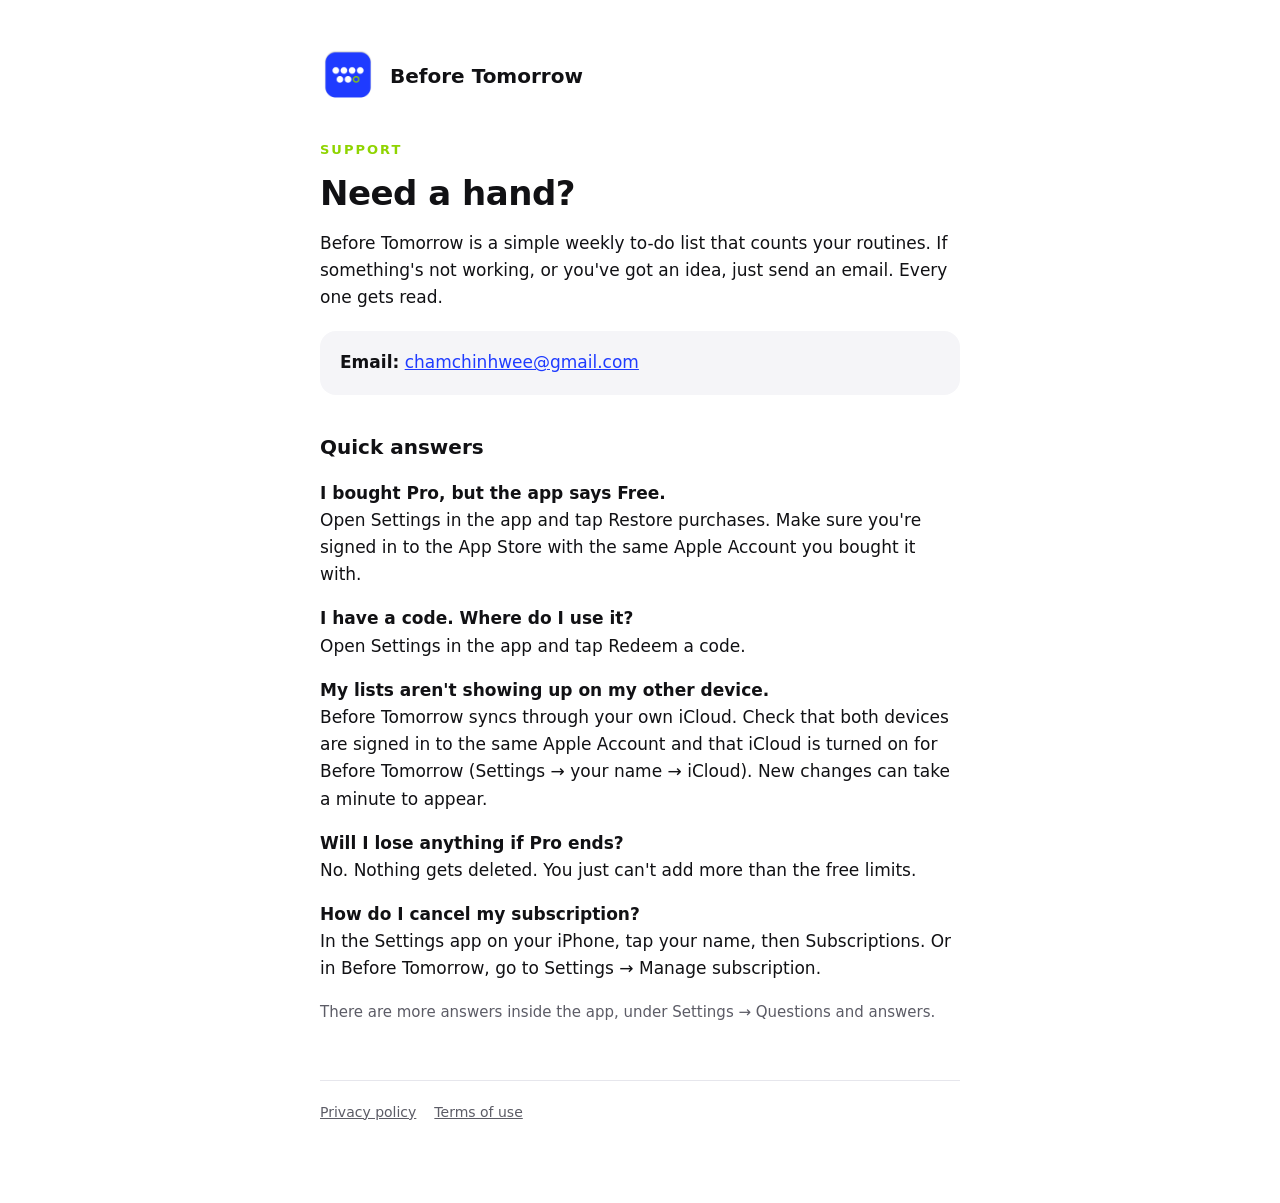
==== index.html @ fe4c4c01 "Support and privacy pages for Before Tomorrow Co-Authored-By: Claude Opus 5.5 <noreply@anthropic.com" ====
<!doctype html>
<html lang="en">
<head>
<meta charset="utf-8">
<meta name="viewport" content="width=device-width, initial-scale=1">
<title>Before Tomorrow · Support</title>
<meta name="description" content="Help and contact for Before Tomorrow, a simple weekly to-do list that counts your routines.">
<link rel="icon" href="icon.png">
<link rel="stylesheet" href="style.css">
</head>
<body>
<main>
  <header><img src="icon.png" alt=""><a href="./">Before Tomorrow</a></header>

  <p class="label">Support</p>
  <h1>Need a hand?</h1>
  <p>Before Tomorrow is a simple weekly to-do list that counts your routines. If something's not working, or you've got an idea, just send an email. Every one gets read.</p>
  <div class="card">
    <strong>Email:</strong> <a href="mailto:chamchinhwee@gmail.com?subject=Before%20Tomorrow">chamchinhwee@gmail.com</a>
  </div>

  <h2>Quick answers</h2>
  <p><strong>I bought Pro, but the app says Free.</strong><br>
  Open Settings in the app and tap Restore purchases. Make sure you're signed in to the App Store with the same Apple Account you bought it with.</p>

  <p><strong>I have a code. Where do I use it?</strong><br>
  Open Settings in the app and tap Redeem a code.</p>

  <p><strong>My lists aren't showing up on my other device.</strong><br>
  Before Tomorrow syncs through your own iCloud. Check that both devices are signed in to the same Apple Account and that iCloud is turned on for Before Tomorrow (Settings → your name → iCloud). New changes can take a minute to appear.</p>

  <p><strong>Will I lose anything if Pro ends?</strong><br>
  No. Nothing gets deleted. You just can't add more than the free limits.</p>

  <p><strong>How do I cancel my subscription?</strong><br>
  In the Settings app on your iPhone, tap your name, then Subscriptions. Or in Before Tomorrow, go to Settings → Manage subscription.</p>

  <p class="muted">There are more answers inside the app, under Settings → Questions and answers.</p>

  <footer>
    <a href="privacy.html">Privacy policy</a>
    <a href="https://www.apple.com/legal/internet-services/itunes/dev/stdeula/">Terms of use</a>
  </footer>
</main>
</body>
</html>
---- style.css ----
:root { --bg: #ffffff; --text: #111114; --muted: #5c5c66; --line: #e6e6ec; --brand: #1F3BFF; --lime: #8FD400; --card: #f5f5f8; }
@media (prefers-color-scheme: dark) { :root { --bg: #111114; --text: #f2f2f5; --muted: #a0a0aa; --line: #2a2a30; --brand: #7d8dff; --card: #1c1c20; } }
* { box-sizing: border-box; }
body { margin: 0; background: var(--bg); color: var(--text); font: 17px/1.6 -apple-system, BlinkMacSystemFont, "SF Pro Text", system-ui, sans-serif; }
main { max-width: 680px; margin: 0 auto; padding: 48px 20px 80px; }
header { display: flex; align-items: center; gap: 14px; margin-bottom: 36px; }
header img { width: 56px; height: 56px; border-radius: 13px; }
header a { color: var(--text); text-decoration: none; font-weight: 700; font-size: 20px; }
h1 { font-size: 34px; line-height: 1.15; margin: 0 0 8px; letter-spacing: -0.5px; }
h2 { font-size: 20px; margin: 36px 0 8px; }
p, li { color: var(--text); }
.muted { color: var(--muted); font-size: 15px; }
a { color: var(--brand); }
.card { background: var(--card); border-radius: 16px; padding: 18px 20px; margin: 20px 0; }
.label { color: var(--lime); font-weight: 700; letter-spacing: 2px; font-size: 13px; text-transform: uppercase; }
footer { margin-top: 56px; padding-top: 20px; border-top: 1px solid var(--line); font-size: 14px; color: var(--muted); display: flex; gap: 18px; flex-wrap: wrap; }
footer a { color: var(--muted); }
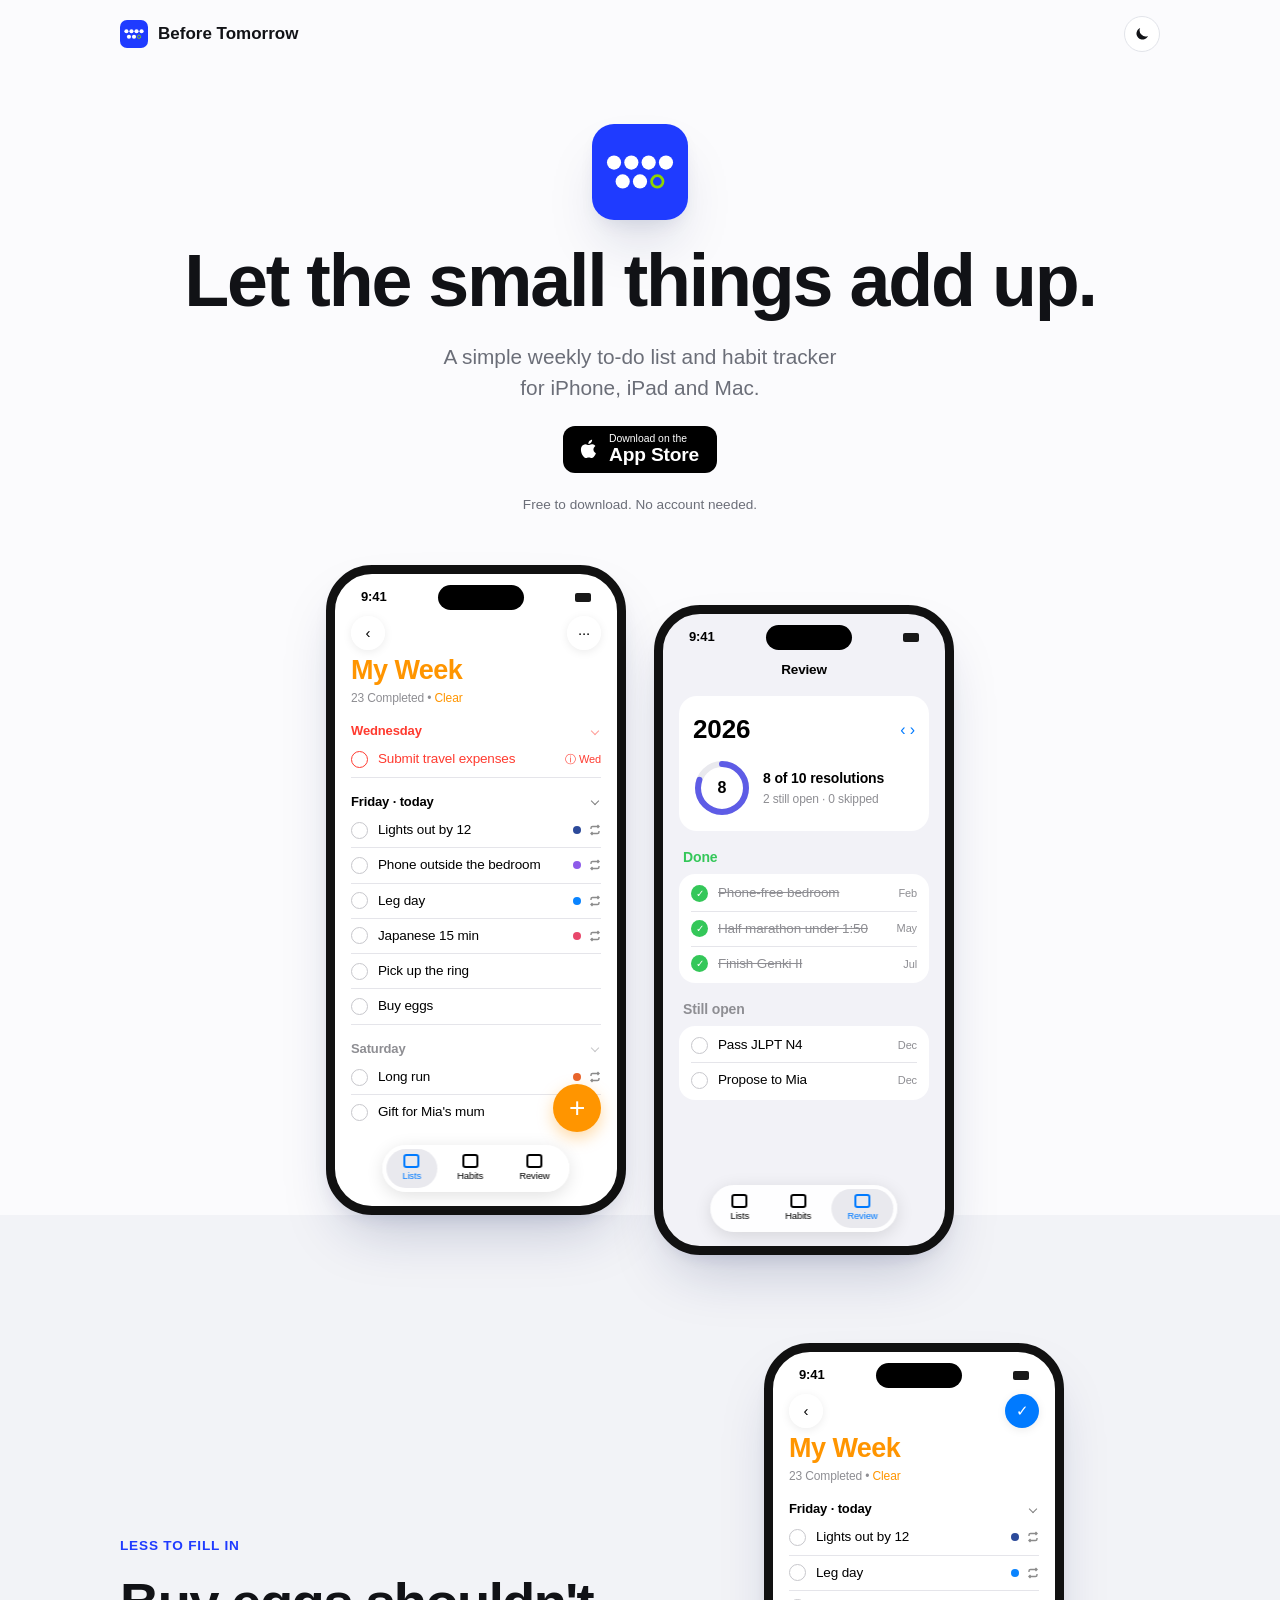
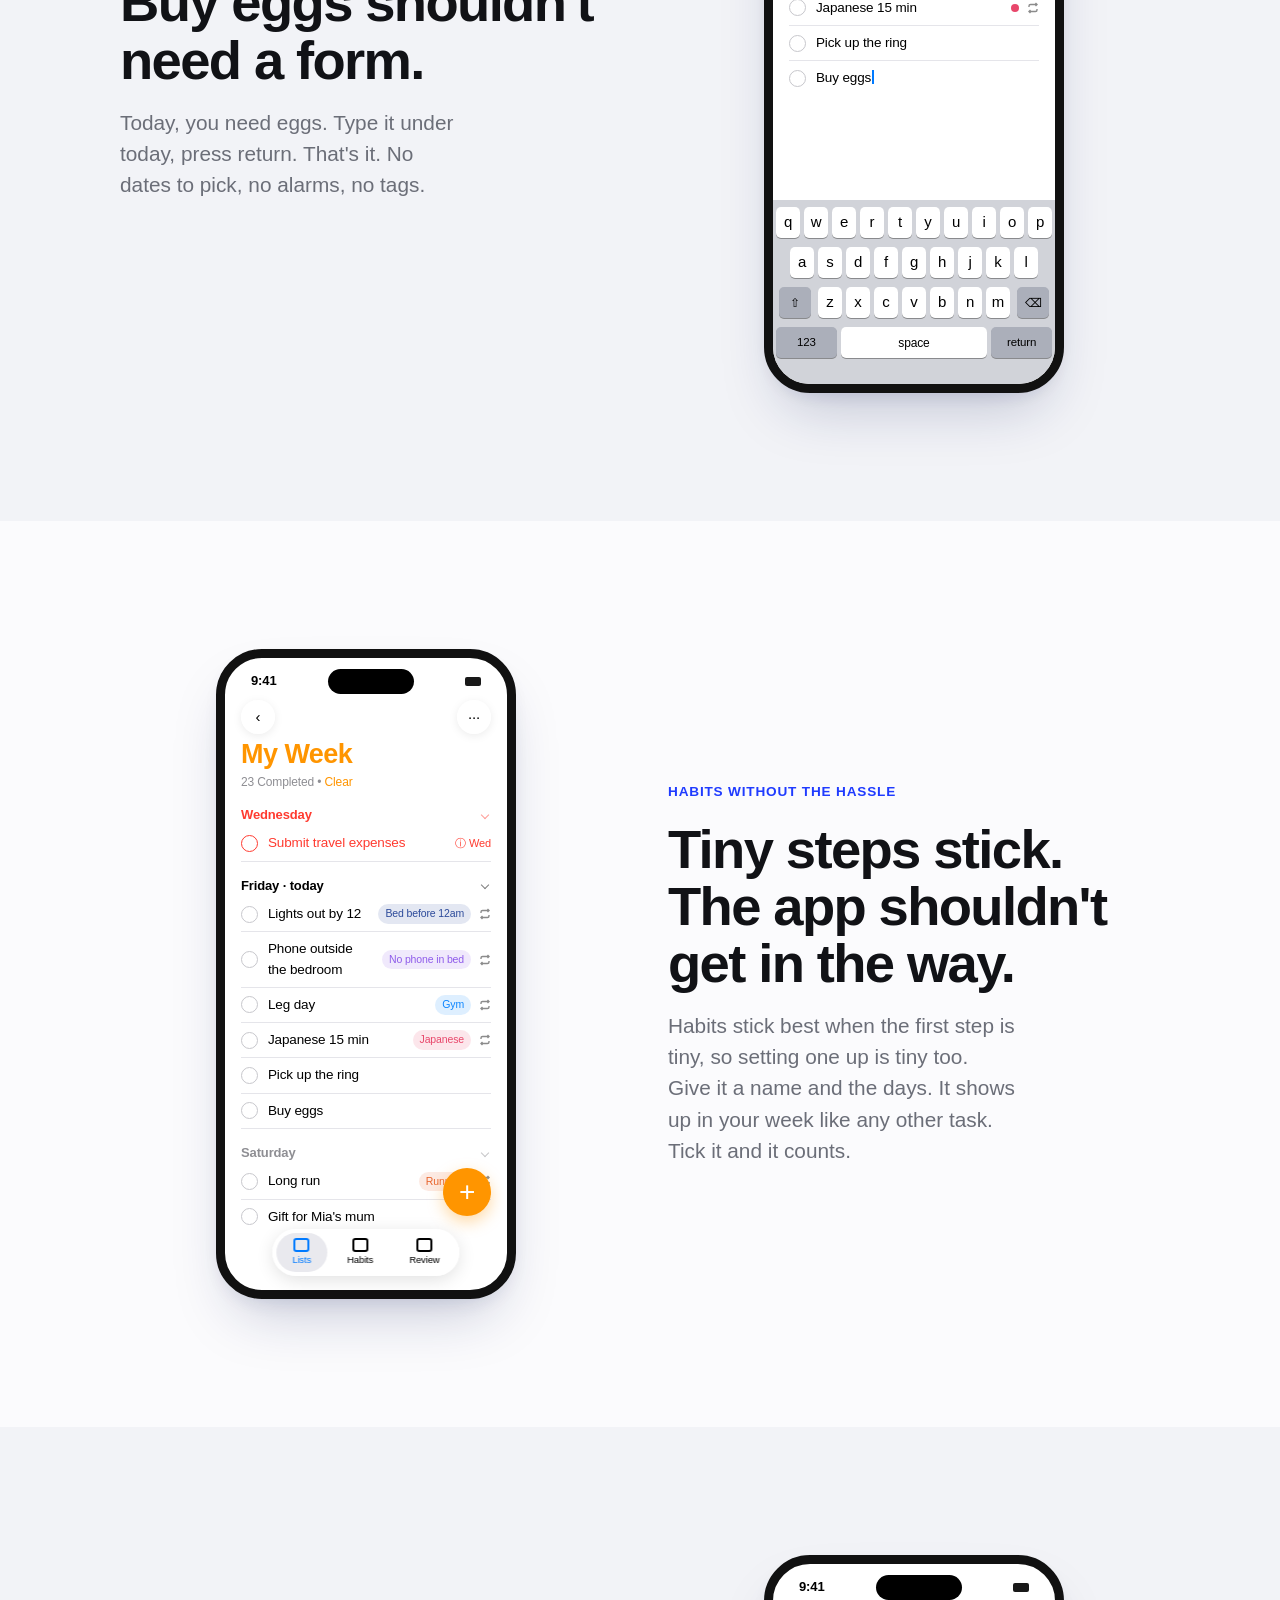
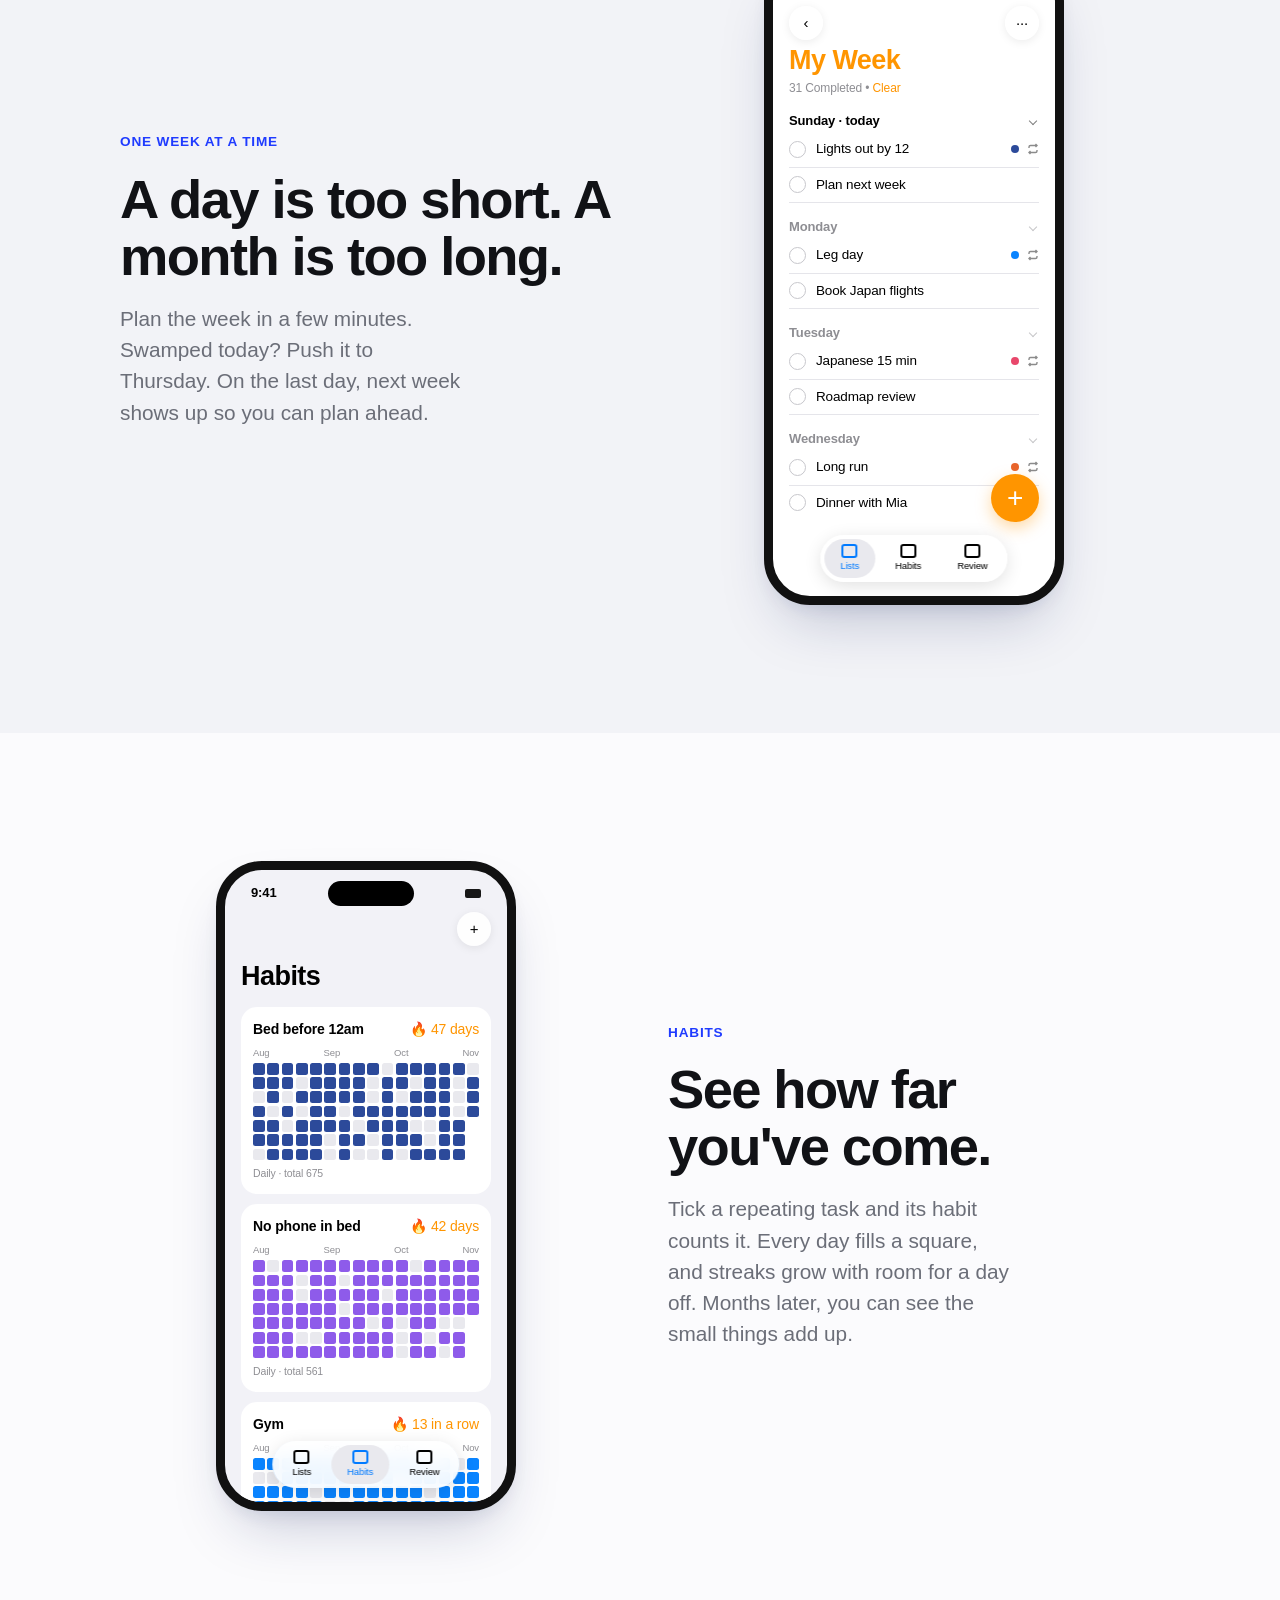
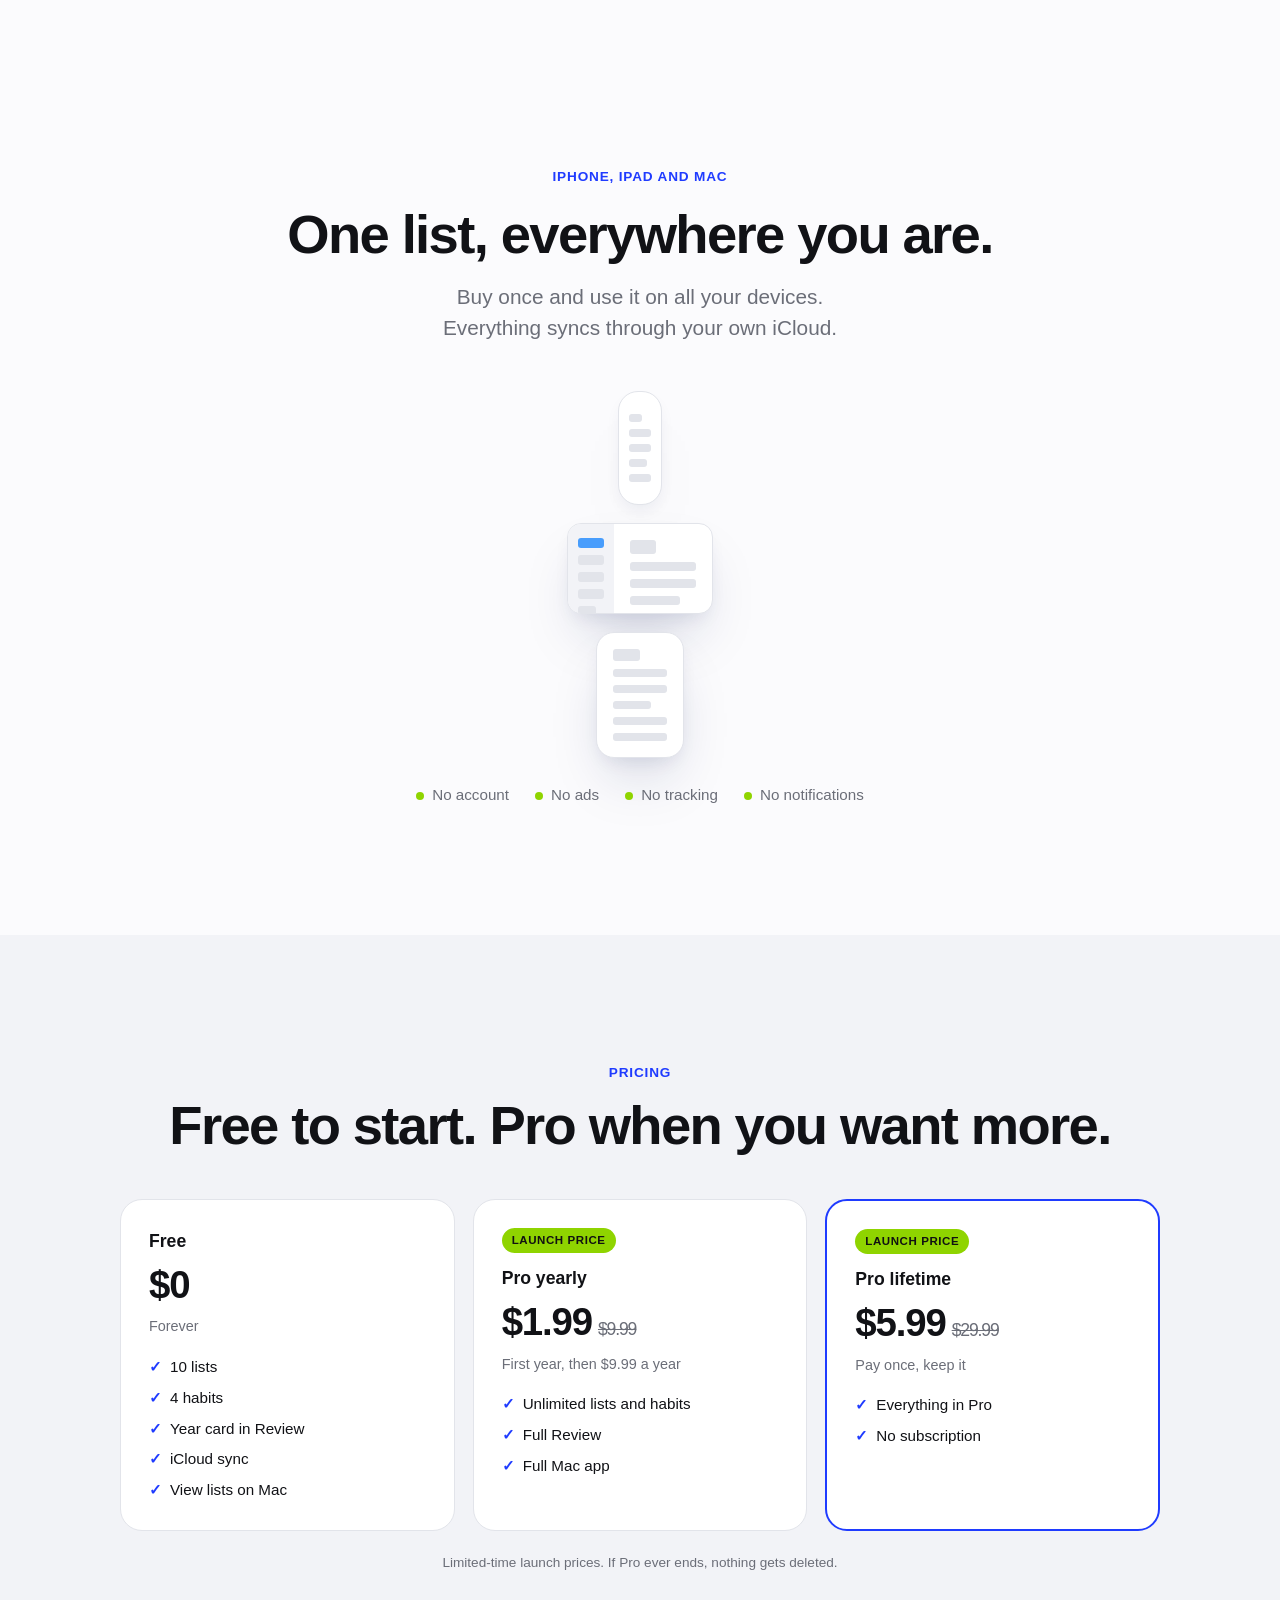
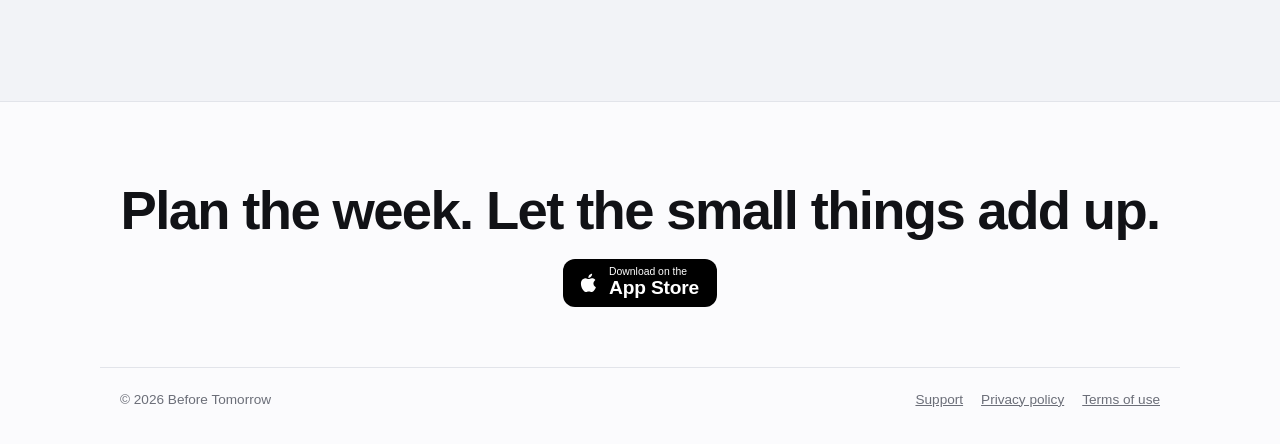
==== commit d0eea749: "Landing page on beforetomorrow.app; support moves to /support Co-Authored-By: Claude Opus 5.5 <norep" ====
--- a/index.html
+++ b/index.html
@@ -2,45 +2,358 @@
 <html lang="en">
 <head>
 <meta charset="utf-8">
-<meta name="viewport" content="width=device-width, initial-scale=1">
-<title>Before Tomorrow · Support</title>
-<meta name="description" content="Help and contact for Before Tomorrow, a simple weekly to-do list that counts your routines.">
+<meta name="viewport" content="width=device-width, initial-scale=1, viewport-fit=cover">
+<title>Before Tomorrow: Weekly To-Do List &amp; Habit Tracker</title>
+<meta name="description" content="A simple weekly to-do list and habit tracker for iPhone, iPad and Mac. Type a task, tick it off, and let the small things add up.">
+<meta name="apple-itunes-app" content="app-id=6837536057">
+<meta property="og:title" content="Before Tomorrow">
+<meta property="og:description" content="A simple weekly to-do list and habit tracker. Let the small things add up.">
+<meta property="og:url" content="https://beforetomorrow.app/">
+<meta property="og:image" content="https://beforetomorrow.app/icon.png">
+<meta property="og:type" content="website">
+<link rel="canonical" href="https://beforetomorrow.app/">
 <link rel="icon" href="icon.png">
-<link rel="stylesheet" href="style.css">
+<link rel="apple-touch-icon" href="icon.png">
+<script>try{var t=localStorage.getItem('bt-theme');if(t==='dark'||t==='light')document.documentElement.setAttribute('data-theme',t)}catch(e){}</script>
 </head>
 <body>
-<main>
-  <header><img src="icon.png" alt=""><a href="./">Before Tomorrow</a></header>
-
-  <p class="label">Support</p>
-  <h1>Need a hand?</h1>
-  <p>Before Tomorrow is a simple weekly to-do list that counts your routines. If something's not working, or you've got an idea, just send an email. Every one gets read.</p>
-  <div class="card">
-    <strong>Email:</strong> <a href="mailto:chamchinhwee@gmail.com?subject=Before%20Tomorrow">chamchinhwee@gmail.com</a>
-  </div>
-
-  <h2>Quick answers</h2>
-  <p><strong>I bought Pro, but the app says Free.</strong><br>
-  Open Settings in the app and tap Restore purchases. Make sure you're signed in to the App Store with the same Apple Account you bought it with.</p>
-
-  <p><strong>I have a code. Where do I use it?</strong><br>
-  Open Settings in the app and tap Redeem a code.</p>
-
-  <p><strong>My lists aren't showing up on my other device.</strong><br>
-  Before Tomorrow syncs through your own iCloud. Check that both devices are signed in to the same Apple Account and that iCloud is turned on for Before Tomorrow (Settings → your name → iCloud). New changes can take a minute to appear.</p>
-
-  <p><strong>Will I lose anything if Pro ends?</strong><br>
-  No. Nothing gets deleted. You just can't add more than the free limits.</p>
-
-  <p><strong>How do I cancel my subscription?</strong><br>
-  In the Settings app on your iPhone, tap your name, then Subscriptions. Or in Before Tomorrow, go to Settings → Manage subscription.</p>
-
-  <p class="muted">There are more answers inside the app, under Settings → Questions and answers.</p>
-
-  <footer>
-    <a href="privacy.html">Privacy policy</a>
-    <a href="https://www.apple.com/legal/internet-services/itunes/dev/stdeula/">Terms of use</a>
-  </footer>
-</main>
+<style>
+*,*::before,*::after{box-sizing:border-box}
+body{margin:0}
+img{max-width:100%}
+/* Layout: Streaks-style centred hero, then Flighty-style alternating text/screen bands, one idea each. */
+:root{
+  --bg:#FBFBFD; --band:#F2F3F7; --fg:#111216; --muted:#6B6E78; --line:#E2E4EA;
+  --cobalt:#1F3BFF; --lime:#8FD400; --ios-blue:#007AFF; --red:#FF3B30;
+  --screen:#FFFFFF; --screen-fg:#111216; --screen-muted:#8A8D96; --shadow:0 30px 60px -20px rgba(20,30,90,.25),0 8px 20px -8px rgba(20,30,90,.12);
+  --card:#FFFFFF; --badge-bg:#000; --badge-fg:#fff;
+  --sans:-apple-system,BlinkMacSystemFont,"SF Pro Display","Inter","Helvetica Neue",Arial,sans-serif;
+}
+@media (prefers-color-scheme:dark){:root:not([data-theme="light"]){
+  --bg:#0B0C10; --band:#15161C; --fg:#F4F5F8; --muted:#9A9DA8; --line:#2A2C35;
+  --cobalt:#5C73FF; --screen:#1C1C1E; --screen-fg:#F4F5F8; --screen-muted:#8E8E93;
+  --shadow:0 30px 60px -20px rgba(0,0,0,.7); --card:#15161C; --badge-bg:#fff; --badge-fg:#000; color-scheme:dark}}
+:root[data-theme="dark"]{
+  --bg:#0B0C10; --band:#15161C; --fg:#F4F5F8; --muted:#9A9DA8; --line:#2A2C35;
+  --cobalt:#5C73FF; --screen:#1C1C1E; --screen-fg:#F4F5F8; --screen-muted:#8E8E93;
+  --shadow:0 30px 60px -20px rgba(0,0,0,.7); --card:#15161C; --badge-bg:#fff; --badge-fg:#000; color-scheme:dark}
+
+body{background:var(--bg);color:var(--fg);font-family:var(--sans);font-size:17px;line-height:1.5;-webkit-font-smoothing:antialiased}
+.wrap{max-width:1080px;margin:0 auto;padding-left:max(20px,env(safe-area-inset-left,0px));padding-right:max(20px,env(safe-area-inset-right,0px))}
+h1,h2{font-weight:700;letter-spacing:-.03em;line-height:1.05;text-wrap:balance;margin:0}
+h1{font-size:clamp(2.6rem,7vw,4.6rem)}
+h2{font-size:clamp(2rem,5vw,3.4rem)}
+p{margin:0}
+.eyebrow{font-size:.85rem;font-weight:600;letter-spacing:.06em;text-transform:uppercase;color:var(--cobalt)}
+.lead{font-size:clamp(1.1rem,2vw,1.3rem);color:var(--muted);max-width:30ch;text-wrap:pretty}
+.note{background:var(--cobalt);color:#fff;text-align:center;font-size:.8rem;padding-block:6px}
+
+/* Nav */
+nav .wrap{display:flex;align-items:center;justify-content:space-between;padding-block:16px}
+.brand{display:flex;align-items:center;gap:10px;font-weight:600}
+.brand svg{width:28px;height:28px;border-radius:7px}
+nav a{color:var(--muted);text-decoration:none;font-size:.9rem}
+nav .links{display:flex;gap:22px}
+.navend{display:flex;align-items:center;gap:22px}
+.theme{width:36px;height:36px;border-radius:50%;border:1px solid var(--line);background:var(--card);color:var(--fg);display:grid;place-items:center;cursor:pointer;padding:0}
+.theme:hover{border-color:var(--muted)}
+.theme:focus-visible{outline:3px solid var(--cobalt);outline-offset:3px}
+.theme svg{width:18px;height:18px;grid-area:1/1}
+.theme .moon{fill:currentColor}
+.theme .sun{fill:none;stroke:currentColor;stroke-width:1.8;stroke-linecap:round}
+.theme .sun circle{fill:currentColor;stroke:none}
+.theme .sun{display:none}
+.is-dark .theme .sun{display:block}
+.is-dark .theme .moon{display:none}
+
+/* Hero */
+.hero .wrap{display:flex;flex-direction:column;align-items:center;text-align:center;gap:22px;padding-block:56px 0}
+.hero .icon{width:96px;height:96px;border-radius:22px;box-shadow:var(--shadow)}
+.hero .lead{max-width:34ch}
+.hero .sub{font-size:.85rem;color:var(--muted)}
+.hero-screens{display:flex;justify-content:center;align-items:flex-end;gap:28px;margin-top:28px}
+.hero-screens .phone:nth-child(2){transform:translateY(40px)}
+
+/* App Store badge (placeholder: swap for Apple's official badge) */
+.badge{display:inline-flex;align-items:center;gap:8px;background:var(--badge-bg);color:var(--badge-fg);border-radius:12px;padding:8px 18px 8px 14px;text-decoration:none;line-height:1.05;text-align:left}
+.badge svg{width:24px;height:24px;fill:currentColor}
+.badge small{display:block;font-size:.65rem}
+.badge b{font-size:1.2rem;font-weight:600;letter-spacing:-.01em}
+.badge:focus-visible,a:focus-visible,summary:focus-visible{outline:3px solid var(--cobalt);outline-offset:3px}
+
+/* Feature bands */
+.feature{padding-block:clamp(72px,10vw,130px)}
+.feature.alt{background:var(--band)}
+.feature .wrap{display:grid;grid-template-columns:1fr 1fr;gap:56px;align-items:center}
+.feature.flip .text{order:2}
+.feature .text{display:flex;flex-direction:column;gap:18px;min-width:0}
+.feature .shot{display:flex;justify-content:center}
+
+/* App screens: drawn to match the real iOS app (system list look, floating tab bar) */
+:root{--a-bg:#FFFFFF;--a-grouped:#F2F2F7;--a-card:#FFFFFF;--a-fg:#000;--a-muted:#8E8E93;--a-line:#E5E5EA;--a-ring:#C7C7CC;--a-empty:#E9E9EE;--a-chrome:rgba(255,255,255,.9);--a-kbd:#D1D3D9;--a-key:#FFFFFF;--a-fnkey:#ABAFBA;--a-keysh:#898A8D}
+@media (prefers-color-scheme:dark){:root:not([data-theme="light"]){--a-bg:#000;--a-grouped:#000;--a-card:#1C1C1E;--a-fg:#fff;--a-muted:#8E8E93;--a-line:#2C2C2E;--a-ring:#48484A;--a-empty:#2C2C2E;--a-chrome:rgba(44,44,46,.9);--a-kbd:#2B2B2D;--a-key:#6B6B6E;--a-fnkey:#464648;--a-keysh:#000}}
+:root[data-theme="dark"]{--a-bg:#000;--a-grouped:#000;--a-card:#1C1C1E;--a-fg:#fff;--a-muted:#8E8E93;--a-line:#2C2C2E;--a-ring:#48484A;--a-empty:#2C2C2E;--a-chrome:rgba(44,44,46,.9);--a-kbd:#2B2B2D;--a-key:#6B6B6E;--a-fnkey:#464648;--a-keysh:#000}
+.phone{width:300px;max-width:100%;aspect-ratio:9/19.5;background:var(--a-bg);color:var(--a-fg);border-radius:46px;border:9px solid #111;box-shadow:var(--shadow);position:relative;overflow:hidden;font-size:13.5px;text-align:left;letter-spacing:-.01em}
+.phone.grouped{background:var(--a-grouped)}
+.sb{display:flex;justify-content:space-between;align-items:center;padding:12px 26px 0;font-weight:600;font-size:13px;height:34px}
+.sb .island{width:86px;height:25px;background:#000;border-radius:14px}
+.sb .ic{display:flex;gap:4px;align-items:center}
+.sb .ic b{width:16px;height:9px;border-radius:2px;background:var(--a-fg);opacity:.9}
+.body{padding:0 16px}
+.navrow{display:flex;justify-content:space-between;margin:8px 0 6px}
+.circ{width:34px;height:34px;border-radius:50%;background:var(--a-chrome);box-shadow:0 2px 10px rgba(0,0,0,.08);display:grid;place-items:center;font-size:15px;color:var(--a-fg)}
+.circ.tick{background:var(--ios-blue);color:#fff}
+.lt{font-size:27px;font-weight:700;letter-spacing:-.02em;line-height:1.1}
+.lt.orange{color:#FF9500}
+.meta{color:var(--a-muted);font-size:12px;margin:3px 0 4px}
+.meta span{color:#FF9500}
+.day{display:flex;justify-content:space-between;align-items:center;font-weight:600;font-size:13px;margin:14px 0 2px}
+.day.past{color:var(--red)}
+.day.later{color:var(--a-muted)}
+.day::after{content:"";width:6px;height:6px;border-right:1.5px solid currentColor;border-bottom:1.5px solid currentColor;transform:rotate(45deg);opacity:.5;margin-right:3px}
+.row{display:flex;align-items:center;gap:10px;padding:7px 0;border-bottom:1px solid var(--a-line);min-height:20px}
+.row:last-child{border-bottom:0}
+.row .c{width:17px;height:17px;border-radius:50%;border:1.5px solid var(--a-ring);flex:none}
+.row.past{color:var(--red)}.row.past .c{border-color:var(--red)}
+.row .end{margin-left:auto;display:flex;align-items:center;gap:8px;flex:none;font-size:11px}
+.row .dot{width:8px;height:8px;border-radius:50%}
+.row .rep{width:12px;height:12px;opacity:.45}
+.tag{font-size:10.5px;padding:2px 7px;border-radius:999px}
+.row.typing .t::after{content:"";display:inline-block;width:1.5px;height:14px;background:var(--ios-blue);vertical-align:-2px;margin-left:1px;animation:blink 1s steps(1) infinite}
+@keyframes blink{50%{opacity:0}}
+.fab{position:absolute;right:16px;bottom:74px;width:48px;height:48px;border-radius:50%;background:#FF9500;color:#fff;display:grid;place-items:center;font-size:28px;font-weight:300;box-shadow:0 6px 16px rgba(255,149,0,.35)}
+.tabbar{position:absolute;left:50%;bottom:14px;transform:translateX(-50%);display:flex;gap:4px;background:var(--a-chrome);backdrop-filter:blur(10px);border-radius:999px;padding:4px;box-shadow:0 4px 18px rgba(0,0,0,.12)}
+.tabbar span{display:flex;flex-direction:column;align-items:center;gap:1px;font-size:9.5px;padding:5px 16px;border-radius:999px;color:var(--a-fg)}
+.tabbar span.on{background:var(--a-empty);color:var(--ios-blue)}
+.tabbar i{width:16px;height:14px;border-radius:3px;border:2px solid currentColor}
+.kbd{position:absolute;left:0;right:0;bottom:0;background:var(--a-kbd);padding:7px 3px 26px;display:flex;flex-direction:column;gap:9px}
+.kr{display:flex;justify-content:center;gap:4px}
+.kr span{flex:0 0 calc((100% - 36px)/10);height:31px;border-radius:5px;background:var(--a-key);box-shadow:0 1px 0 var(--a-keysh);display:grid;place-items:center;font-size:15px;color:var(--a-fg)}
+.kr span.fn{background:var(--a-fnkey);font-size:12px}
+.kr span.w{flex-basis:calc((100% - 36px)/10*1.35);margin-inline:auto}
+.kr span.w2{flex-basis:22%;font-size:11.5px}
+.kr span.sp{flex:1;font-size:12px}
+.big{font-size:27px;font-weight:700;letter-spacing:-.02em;margin:10px 0 10px}
+.hcard{background:var(--a-card);border-radius:16px;padding:12px;margin-bottom:10px}
+.hcard .h{display:flex;justify-content:space-between;font-weight:600;font-size:14px}
+.hcard .h i{font-style:normal;font-weight:400;color:#FF9500}
+.months{display:flex;justify-content:space-between;color:var(--a-muted);font-size:9.5px;margin:6px 0 3px}
+.grid{display:grid;grid-template-columns:repeat(16,1fr);grid-template-rows:repeat(7,1fr);grid-auto-flow:column;gap:2.5px}
+.grid b{aspect-ratio:1;border-radius:2.5px;background:var(--a-empty)}
+.hcard .foot{color:var(--a-muted);font-size:10.5px;margin-top:6px}
+.rtitle{text-align:center;font-weight:600;margin:12px 0 16px}
+.ycard{background:var(--a-card);border-radius:18px;padding:14px}
+.ycard .yr{display:flex;justify-content:space-between;align-items:center;font-size:26px;font-weight:700}
+.ycard .yr span{color:var(--ios-blue);font-size:16px;font-weight:400}
+.ycard .sum{display:flex;align-items:center;gap:12px;margin-top:10px}
+.ycard .sum b{display:block;font-size:14px}
+.ycard .sum small{color:var(--a-muted);font-size:12px}
+.sec{font-weight:600;font-size:14px;margin:16px 4px 6px}
+.sec.green{color:#34C759}.sec.grey{color:var(--a-muted)}
+.lcard{background:var(--a-card);border-radius:16px;padding:2px 12px}
+.lcard .row .gc{width:17px;height:17px;border-radius:50%;background:#34C759;color:#fff;font-size:10px;display:grid;place-items:center;flex:none}
+.lcard .row.done .t{text-decoration:line-through;color:var(--a-muted)}
+.lcard .row .end{color:var(--a-muted)}
+
+/* Devices */
+.devices{padding-block:clamp(72px,10vw,130px);text-align:center}
+.devices .wrap{display:flex;flex-direction:column;align-items:center;gap:18px}
+.devices .lead{max-width:40ch}
+.trio{display:flex;align-items:flex-end;justify-content:center;gap:18px;margin-top:30px;flex-wrap:wrap}
+.mac{width:min(460px,100%);aspect-ratio:16/10;background:var(--screen);border-radius:14px;box-shadow:var(--shadow);border:1px solid var(--line);display:grid;grid-template-columns:32% 1fr;overflow:hidden}
+.mac .side{background:var(--band);padding:14px 10px;display:flex;flex-direction:column;gap:7px}
+.mac .side b{height:10px;border-radius:3px;background:var(--line)}
+.mac .side b.on{background:var(--ios-blue);opacity:.7}
+.mac .main{padding:16px;display:flex;flex-direction:column;gap:8px}
+.mac .main b{height:9px;border-radius:3px;background:var(--line)}
+.ipad{width:min(230px,60%);aspect-ratio:3/4;background:var(--screen);border-radius:18px;box-shadow:var(--shadow);border:1px solid var(--line);padding:16px;display:flex;flex-direction:column;gap:8px}
+.ipad b,.mini b{height:8px;border-radius:3px;background:var(--line)}
+.mini{width:min(110px,30%);aspect-ratio:9/19;background:var(--screen);border-radius:20px;box-shadow:var(--shadow);border:1px solid var(--line);padding:22px 10px;display:flex;flex-direction:column;gap:7px}
+.tick-row{display:flex;flex-wrap:wrap;justify-content:center;gap:10px 26px;color:var(--muted);font-size:.95rem;margin-top:8px}
+.tick-row span::before{content:"";display:inline-block;width:8px;height:8px;border-radius:50%;background:var(--lime);margin-right:8px;vertical-align:middle}
+
+/* Pricing */
+.pricing{background:var(--band);padding-block:clamp(72px,10vw,130px)}
+.pricing .head{text-align:center;display:flex;flex-direction:column;align-items:center;gap:14px;margin-bottom:44px}
+.plans{display:grid;grid-template-columns:repeat(3,1fr);gap:18px}
+.plan{background:var(--card);border-radius:22px;padding:28px;display:flex;flex-direction:column;gap:12px;min-width:0;border:1px solid var(--line)}
+.plan.best{border:2px solid var(--cobalt)}
+.plan h3{margin:0;font-size:1.1rem}
+.plan .price{font-size:2.4rem;font-weight:700;letter-spacing:-.03em;line-height:1}
+.plan .price s{font-size:1.1rem;color:var(--muted);font-weight:500;margin-left:6px}
+.plan .per{color:var(--muted);font-size:.9rem}
+.plan ul{list-style:none;padding:0;margin:6px 0 0;display:flex;flex-direction:column;gap:8px;font-size:.95rem}
+.plan li::before{content:"✓";color:var(--cobalt);font-weight:700;margin-right:8px}
+.pill{align-self:flex-start;background:var(--lime);color:#111;font-size:.72rem;font-weight:700;letter-spacing:.05em;text-transform:uppercase;padding:4px 10px;border-radius:999px}
+.fine{text-align:center;color:var(--muted);font-size:.85rem;margin-top:22px}
+
+/* FAQ */
+.faq{padding-block:clamp(72px,10vw,130px)}
+.faq .wrap{max-width:760px}
+.faq h2{margin-bottom:28px}
+details{border-bottom:1px solid var(--line);padding-block:18px}
+summary{cursor:pointer;font-weight:600;font-size:1.1rem;list-style:none;display:flex;justify-content:space-between;gap:16px}
+summary::-webkit-details-marker{display:none}
+summary::after{content:"+";color:var(--muted);font-weight:400;font-size:1.4rem;line-height:1}
+details[open] summary::after{content:"–"}
+details p{color:var(--muted);margin-top:10px;max-width:60ch}
+
+/* Footer */
+footer{border-top:1px solid var(--line)}
+footer .cta{display:flex;flex-direction:column;align-items:center;gap:20px;text-align:center;padding-block:80px 60px}
+footer .bottom{display:flex;justify-content:space-between;flex-wrap:wrap;gap:12px;color:var(--muted);font-size:.85rem;padding-block:22px 34px;border-top:1px solid var(--line)}
+footer .bottom a{color:var(--muted);margin-left:18px}
+
+@media (max-width:820px){
+  .feature .wrap{grid-template-columns:1fr;gap:40px;text-align:left}
+  .feature.flip .text{order:0}
+  .plans{grid-template-columns:1fr}
+  .hero-screens .phone:nth-child(2){display:none}
+  nav .links{display:none}
+}
+@media (prefers-reduced-motion:reduce){.task.typing::after{animation:none}}
+</style>
+
+
+<nav><div class="wrap">
+  <div class="brand">
+    <svg viewBox="0 0 100 100" aria-hidden="true"><rect width="100" height="100" fill="#1F3BFF"/><g fill="#fff" transform="translate(9 9) scale(.82)"><circle cx="17" cy="38" r="9"/><circle cx="39" cy="38" r="9"/><circle cx="61" cy="38" r="9"/><circle cx="83" cy="38" r="9"/><circle cx="28" cy="62" r="9"/><circle cx="50" cy="62" r="9"/></g><circle cx="68.04" cy="59.84" r="5.95" fill="none" stroke="#8FD400" stroke-width="2.87"/></svg>
+    Before Tomorrow
+  </div>
+  <div class="navend">
+    <button class="theme" id="theme-toggle" type="button" aria-label="Switch to dark mode">
+      <svg class="moon" viewBox="0 0 24 24" aria-hidden="true"><path d="M20 14.5A8 8 0 0 1 9.5 4a8 8 0 1 0 10.5 10.5z"/></svg>
+      <svg class="sun" viewBox="0 0 24 24" aria-hidden="true"><circle cx="12" cy="12" r="4.5"/><path d="M12 2v2.5M12 19.5V22M2 12h2.5M19.5 12H22M4.9 4.9l1.8 1.8M17.3 17.3l1.8 1.8M4.9 19.1l1.8-1.8M17.3 6.7l1.8-1.8"/></svg>
+    </button>
+  </div>
+</div></nav>
+
+<header class="hero"><div class="wrap">
+  <svg class="icon" viewBox="0 0 100 100" role="img" aria-label="Before Tomorrow app icon"><rect width="100" height="100" fill="#1F3BFF"/><g fill="#fff" transform="translate(9 9) scale(.82)"><circle cx="17" cy="38" r="9"/><circle cx="39" cy="38" r="9"/><circle cx="61" cy="38" r="9"/><circle cx="83" cy="38" r="9"/><circle cx="28" cy="62" r="9"/><circle cx="50" cy="62" r="9"/></g><circle cx="68.04" cy="59.84" r="5.95" fill="none" stroke="#8FD400" stroke-width="2.87"/></svg>
+  <h1>Let the small things add up.</h1>
+  <p class="lead">A simple weekly to-do list and habit tracker for iPhone, iPad and Mac.</p>
+  <a class="badge" href="https://apps.apple.com/app/id6837536057" aria-label="Download on the App Store">
+    <svg viewBox="0 0 24 24" aria-hidden="true"><path d="M16.4 12.6c0-2.4 2-3.5 2-3.6-1.1-1.6-2.8-1.8-3.4-1.8-1.4-.1-2.8.9-3.5.9-.7 0-1.8-.8-3-.8-1.5 0-3 .9-3.8 2.3-1.6 2.8-.4 7 1.2 9.2.8 1.1 1.7 2.4 2.9 2.3 1.2 0 1.6-.7 3-.7s1.8.7 3 .7c1.3 0 2.1-1.1 2.8-2.3.9-1.3 1.3-2.5 1.3-2.6 0 0-2.5-1-2.5-3.6zM14.1 5.6c.6-.8 1.1-1.8 1-2.9-.9 0-2.1.6-2.7 1.4-.6.7-1.1 1.8-1 2.8 1 .1 2.1-.5 2.7-1.3z"/></svg>
+    <span><small>Download on the</small><b>App Store</b></span>
+  </a>
+  <p class="sub">Free to download. No account needed.</p>
+
+  <div class="hero-screens"><div class="phone" aria-label="Week list"><div class="sb"><span>9:41</span><span class="island"></span><span class="ic"><b></b></span></div><div class="body"><div class="navrow"><span class="circ">‹</span><span class="circ ">···</span></div><div class="lt orange">My Week</div><div class="meta">23 Completed • <span>Clear</span></div><div class="day past">Wednesday</div><div class="row past"><span class="c"></span><span class="t">Submit travel expenses</span><span class="end"><span style="color:var(--red)">ⓘ Wed</span></span></div><div class="day">Friday · today</div><div class="row "><span class="c"></span><span class="t">Lights out by 12</span><span class="end"><span class="dot" style="background:#2C4A9A"></span><svg class="rep" viewBox="0 0 12 12" fill="none" stroke="currentColor" stroke-width="1.4"><path d="M2 5V4a1.5 1.5 0 0 1 1.5-1.5H10M8.5 1 10 2.5 8.5 4M10 7v1a1.5 1.5 0 0 1-1.5 1.5H2M3.5 11 2 9.5 3.5 8"/></svg></span></div><div class="row "><span class="c"></span><span class="t">Phone outside the bedroom</span><span class="end"><span class="dot" style="background:#8E5BEA"></span><svg class="rep" viewBox="0 0 12 12" fill="none" stroke="currentColor" stroke-width="1.4"><path d="M2 5V4a1.5 1.5 0 0 1 1.5-1.5H10M8.5 1 10 2.5 8.5 4M10 7v1a1.5 1.5 0 0 1-1.5 1.5H2M3.5 11 2 9.5 3.5 8"/></svg></span></div><div class="row "><span class="c"></span><span class="t">Leg day</span><span class="end"><span class="dot" style="background:#0A84FF"></span><svg class="rep" viewBox="0 0 12 12" fill="none" stroke="currentColor" stroke-width="1.4"><path d="M2 5V4a1.5 1.5 0 0 1 1.5-1.5H10M8.5 1 10 2.5 8.5 4M10 7v1a1.5 1.5 0 0 1-1.5 1.5H2M3.5 11 2 9.5 3.5 8"/></svg></span></div><div class="row "><span class="c"></span><span class="t">Japanese 15 min</span><span class="end"><span class="dot" style="background:#E8476B"></span><svg class="rep" viewBox="0 0 12 12" fill="none" stroke="currentColor" stroke-width="1.4"><path d="M2 5V4a1.5 1.5 0 0 1 1.5-1.5H10M8.5 1 10 2.5 8.5 4M10 7v1a1.5 1.5 0 0 1-1.5 1.5H2M3.5 11 2 9.5 3.5 8"/></svg></span></div><div class="row "><span class="c"></span><span class="t">Pick up the ring</span><span class="end"></span></div><div class="row "><span class="c"></span><span class="t">Buy eggs</span><span class="end"></span></div><div class="day later">Saturday</div><div class="row "><span class="c"></span><span class="t">Long run</span><span class="end"><span class="dot" style="background:#E8642C"></span><svg class="rep" viewBox="0 0 12 12" fill="none" stroke="currentColor" stroke-width="1.4"><path d="M2 5V4a1.5 1.5 0 0 1 1.5-1.5H10M8.5 1 10 2.5 8.5 4M10 7v1a1.5 1.5 0 0 1-1.5 1.5H2M3.5 11 2 9.5 3.5 8"/></svg></span></div><div class="row "><span class="c"></span><span class="t">Gift for Mia&#39;s mum</span><span class="end"></span></div></div><div class="fab">+</div><div class="tabbar"><span class="on"><i></i>Lists</span><span class=""><i></i>Habits</span><span class=""><i></i>Review</span></div></div><div class="phone grouped" aria-label="Review"><div class="sb"><span>9:41</span><span class="island"></span><span class="ic"><b></b></span></div><div class="body"><div class="rtitle">Review</div><div class="ycard"><div class="yr">2026<span>‹ ›</span></div><div class="sum"><svg width="58" height="58" viewBox="0 0 58 58"><circle cx="29" cy="29" r="24" fill="none" stroke="var(--a-empty)" stroke-width="6"/><circle cx="29" cy="29" r="24" fill="none" stroke="#5E5CE6" stroke-width="6" stroke-linecap="round" stroke-dasharray="120.6 150.8" transform="rotate(-90 29 29)"/><text x="29" y="34" text-anchor="middle" font-size="16" font-weight="600" fill="currentColor">8</text></svg><div><b>8 of 10 resolutions</b><small>2 still open · 0 skipped</small></div></div></div><div class="sec green">Done</div><div class="lcard"><div class="row done"><span class="gc">✓</span><span class="t">Phone-free bedroom</span><span class="end">Feb</span></div><div class="row done"><span class="gc">✓</span><span class="t">Half marathon under 1:50</span><span class="end">May</span></div><div class="row done"><span class="gc">✓</span><span class="t">Finish Genki II</span><span class="end">Jul</span></div></div><div class="sec grey">Still open</div><div class="lcard"><div class="row"><span class="c"></span><span class="t">Pass JLPT N4</span><span class="end" style="color:var(--a-muted)">Dec</span></div><div class="row"><span class="c"></span><span class="t">Propose to Mia</span><span class="end" style="color:var(--a-muted)">Dec</span></div></div></div><div class="tabbar"><span class=""><i></i>Lists</span><span class=""><i></i>Habits</span><span class="on"><i></i>Review</span></div></div></div>
+</div></header>
+
+<section class="feature alt" id="features"><div class="wrap">
+  <div class="text"><span class="eyebrow">Less to fill in</span><h2>Buy eggs shouldn&#39;t need a form.</h2><p class="lead">Today, you need eggs. Type it under today, press return. That&#39;s it. No dates to pick, no alarms, no tags.</p></div>
+  <div class="shot"><div class="phone" aria-label="Week list"><div class="sb"><span>9:41</span><span class="island"></span><span class="ic"><b></b></span></div><div class="body"><div class="navrow"><span class="circ">‹</span><span class="circ tick">✓</span></div><div class="lt orange">My Week</div><div class="meta">23 Completed • <span>Clear</span></div><div class="day">Friday · today</div><div class="row "><span class="c"></span><span class="t">Lights out by 12</span><span class="end"><span class="dot" style="background:#2C4A9A"></span><svg class="rep" viewBox="0 0 12 12" fill="none" stroke="currentColor" stroke-width="1.4"><path d="M2 5V4a1.5 1.5 0 0 1 1.5-1.5H10M8.5 1 10 2.5 8.5 4M10 7v1a1.5 1.5 0 0 1-1.5 1.5H2M3.5 11 2 9.5 3.5 8"/></svg></span></div><div class="row "><span class="c"></span><span class="t">Leg day</span><span class="end"><span class="dot" style="background:#0A84FF"></span><svg class="rep" viewBox="0 0 12 12" fill="none" stroke="currentColor" stroke-width="1.4"><path d="M2 5V4a1.5 1.5 0 0 1 1.5-1.5H10M8.5 1 10 2.5 8.5 4M10 7v1a1.5 1.5 0 0 1-1.5 1.5H2M3.5 11 2 9.5 3.5 8"/></svg></span></div><div class="row "><span class="c"></span><span class="t">Japanese 15 min</span><span class="end"><span class="dot" style="background:#E8476B"></span><svg class="rep" viewBox="0 0 12 12" fill="none" stroke="currentColor" stroke-width="1.4"><path d="M2 5V4a1.5 1.5 0 0 1 1.5-1.5H10M8.5 1 10 2.5 8.5 4M10 7v1a1.5 1.5 0 0 1-1.5 1.5H2M3.5 11 2 9.5 3.5 8"/></svg></span></div><div class="row "><span class="c"></span><span class="t">Pick up the ring</span><span class="end"></span></div><div class="row typing"><span class="c"></span><span class="t">Buy eggs</span><span class="end"></span></div></div><div class="kbd" aria-hidden="true"><div class="kr"><span class="">q</span><span class="">w</span><span class="">e</span><span class="">r</span><span class="">t</span><span class="">y</span><span class="">u</span><span class="">i</span><span class="">o</span><span class="">p</span></div><div class="kr"><span class="">a</span><span class="">s</span><span class="">d</span><span class="">f</span><span class="">g</span><span class="">h</span><span class="">j</span><span class="">k</span><span class="">l</span></div><div class="kr"><span class="fn w">⇧</span><span class="">z</span><span class="">x</span><span class="">c</span><span class="">v</span><span class="">b</span><span class="">n</span><span class="">m</span><span class="fn w">⌫</span></div><div class="kr"><span class="fn w2">123</span><span class="sp">space</span><span class="fn w2">return</span></div></div></div></div>
+</div></section>
+<section class="feature flip"><div class="wrap">
+  <div class="text"><span class="eyebrow">Habits without the hassle</span><h2>Tiny steps stick. The app shouldn&#39;t get in the way.</h2><p class="lead">Habits stick best when the first step is tiny, so setting one up is tiny too. Give it a name and the days. It shows up in your week like any other task. Tick it and it counts.</p></div>
+  <div class="shot"><div class="phone" aria-label="Week list"><div class="sb"><span>9:41</span><span class="island"></span><span class="ic"><b></b></span></div><div class="body"><div class="navrow"><span class="circ">‹</span><span class="circ ">···</span></div><div class="lt orange">My Week</div><div class="meta">23 Completed • <span>Clear</span></div><div class="day past">Wednesday</div><div class="row past"><span class="c"></span><span class="t">Submit travel expenses</span><span class="end"><span style="color:var(--red)">ⓘ Wed</span></span></div><div class="day">Friday · today</div><div class="row "><span class="c"></span><span class="t">Lights out by 12</span><span class="end"><span class="tag" style="background:#2C4A9A22;color:#2C4A9A">Bed before 12am</span><svg class="rep" viewBox="0 0 12 12" fill="none" stroke="currentColor" stroke-width="1.4"><path d="M2 5V4a1.5 1.5 0 0 1 1.5-1.5H10M8.5 1 10 2.5 8.5 4M10 7v1a1.5 1.5 0 0 1-1.5 1.5H2M3.5 11 2 9.5 3.5 8"/></svg></span></div><div class="row "><span class="c"></span><span class="t">Phone outside the bedroom</span><span class="end"><span class="tag" style="background:#8E5BEA22;color:#8E5BEA">No phone in bed</span><svg class="rep" viewBox="0 0 12 12" fill="none" stroke="currentColor" stroke-width="1.4"><path d="M2 5V4a1.5 1.5 0 0 1 1.5-1.5H10M8.5 1 10 2.5 8.5 4M10 7v1a1.5 1.5 0 0 1-1.5 1.5H2M3.5 11 2 9.5 3.5 8"/></svg></span></div><div class="row "><span class="c"></span><span class="t">Leg day</span><span class="end"><span class="tag" style="background:#0A84FF22;color:#0A84FF">Gym</span><svg class="rep" viewBox="0 0 12 12" fill="none" stroke="currentColor" stroke-width="1.4"><path d="M2 5V4a1.5 1.5 0 0 1 1.5-1.5H10M8.5 1 10 2.5 8.5 4M10 7v1a1.5 1.5 0 0 1-1.5 1.5H2M3.5 11 2 9.5 3.5 8"/></svg></span></div><div class="row "><span class="c"></span><span class="t">Japanese 15 min</span><span class="end"><span class="tag" style="background:#E8476B22;color:#E8476B">Japanese</span><svg class="rep" viewBox="0 0 12 12" fill="none" stroke="currentColor" stroke-width="1.4"><path d="M2 5V4a1.5 1.5 0 0 1 1.5-1.5H10M8.5 1 10 2.5 8.5 4M10 7v1a1.5 1.5 0 0 1-1.5 1.5H2M3.5 11 2 9.5 3.5 8"/></svg></span></div><div class="row "><span class="c"></span><span class="t">Pick up the ring</span><span class="end"></span></div><div class="row "><span class="c"></span><span class="t">Buy eggs</span><span class="end"></span></div><div class="day later">Saturday</div><div class="row "><span class="c"></span><span class="t">Long run</span><span class="end"><span class="tag" style="background:#E8642C22;color:#E8642C">Running</span><svg class="rep" viewBox="0 0 12 12" fill="none" stroke="currentColor" stroke-width="1.4"><path d="M2 5V4a1.5 1.5 0 0 1 1.5-1.5H10M8.5 1 10 2.5 8.5 4M10 7v1a1.5 1.5 0 0 1-1.5 1.5H2M3.5 11 2 9.5 3.5 8"/></svg></span></div><div class="row "><span class="c"></span><span class="t">Gift for Mia&#39;s mum</span><span class="end"></span></div></div><div class="fab">+</div><div class="tabbar"><span class="on"><i></i>Lists</span><span class=""><i></i>Habits</span><span class=""><i></i>Review</span></div></div></div>
+</div></section>
+<section class="feature alt"><div class="wrap">
+  <div class="text"><span class="eyebrow">One week at a time</span><h2>A day is too short. A month is too long.</h2><p class="lead">Plan the week in a few minutes. Swamped today? Push it to Thursday. On the last day, next week shows up so you can plan ahead.</p></div>
+  <div class="shot"><div class="phone" aria-label="Planning next week"><div class="sb"><span>9:41</span><span class="island"></span><span class="ic"><b></b></span></div><div class="body"><div class="navrow"><span class="circ">‹</span><span class="circ">···</span></div><div class="lt orange">My Week</div><div class="meta">31 Completed • <span>Clear</span></div><div class="day">Sunday · today</div><div class="row "><span class="c"></span><span class="t">Lights out by 12</span><span class="end"><span class="dot" style="background:#2C4A9A"></span><svg class="rep" viewBox="0 0 12 12" fill="none" stroke="currentColor" stroke-width="1.4"><path d="M2 5V4a1.5 1.5 0 0 1 1.5-1.5H10M8.5 1 10 2.5 8.5 4M10 7v1a1.5 1.5 0 0 1-1.5 1.5H2M3.5 11 2 9.5 3.5 8"/></svg></span></div><div class="row "><span class="c"></span><span class="t">Plan next week</span><span class="end"></span></div><div class="day later">Monday</div><div class="row "><span class="c"></span><span class="t">Leg day</span><span class="end"><span class="dot" style="background:#0A84FF"></span><svg class="rep" viewBox="0 0 12 12" fill="none" stroke="currentColor" stroke-width="1.4"><path d="M2 5V4a1.5 1.5 0 0 1 1.5-1.5H10M8.5 1 10 2.5 8.5 4M10 7v1a1.5 1.5 0 0 1-1.5 1.5H2M3.5 11 2 9.5 3.5 8"/></svg></span></div><div class="row "><span class="c"></span><span class="t">Book Japan flights</span><span class="end"></span></div><div class="day later">Tuesday</div><div class="row "><span class="c"></span><span class="t">Japanese 15 min</span><span class="end"><span class="dot" style="background:#E8476B"></span><svg class="rep" viewBox="0 0 12 12" fill="none" stroke="currentColor" stroke-width="1.4"><path d="M2 5V4a1.5 1.5 0 0 1 1.5-1.5H10M8.5 1 10 2.5 8.5 4M10 7v1a1.5 1.5 0 0 1-1.5 1.5H2M3.5 11 2 9.5 3.5 8"/></svg></span></div><div class="row "><span class="c"></span><span class="t">Roadmap review</span><span class="end"></span></div><div class="day later">Wednesday</div><div class="row "><span class="c"></span><span class="t">Long run</span><span class="end"><span class="dot" style="background:#E8642C"></span><svg class="rep" viewBox="0 0 12 12" fill="none" stroke="currentColor" stroke-width="1.4"><path d="M2 5V4a1.5 1.5 0 0 1 1.5-1.5H10M8.5 1 10 2.5 8.5 4M10 7v1a1.5 1.5 0 0 1-1.5 1.5H2M3.5 11 2 9.5 3.5 8"/></svg></span></div><div class="row "><span class="c"></span><span class="t">Dinner with Mia</span><span class="end"></span></div></div><div class="fab">+</div><div class="tabbar"><span class="on"><i></i>Lists</span><span class=""><i></i>Habits</span><span class=""><i></i>Review</span></div></div></div>
+</div></section>
+<section class="feature flip"><div class="wrap">
+  <div class="text"><span class="eyebrow">Habits</span><h2>See how far you&#39;ve come.</h2><p class="lead">Tick a repeating task and its habit counts it. Every day fills a square, and streaks grow with room for a day off. Months later, you can see the small things add up.</p></div>
+  <div class="shot"><div class="phone grouped" aria-label="Habits"><div class="sb"><span>9:41</span><span class="island"></span><span class="ic"><b></b></span></div><div class="body"><div class="navrow"><span></span><span class="circ">+</span></div><div class="big">Habits</div><div class="hcard"><div class="h">Bed before 12am<i>🔥 47 days</i></div><div class="months"><span>Aug</span><span>Sep</span><span>Oct</span><span>Nov</span></div><div class="grid" data-c="#2C4A9A" data-s="3"></div><div class="foot">Daily · total 675</div></div><div class="hcard"><div class="h">No phone in bed<i>🔥 42 days</i></div><div class="months"><span>Aug</span><span>Sep</span><span>Oct</span><span>Nov</span></div><div class="grid" data-c="#8E5BEA" data-s="7"></div><div class="foot">Daily · total 561</div></div><div class="hcard"><div class="h">Gym<i>🔥 13 in a row</i></div><div class="months"><span>Aug</span><span>Sep</span><span>Oct</span><span>Nov</span></div><div class="grid" data-c="#0A84FF" data-s="11"></div><div class="foot">Daily · total 188</div></div></div><div class="tabbar"><span class=""><i></i>Lists</span><span class="on"><i></i>Habits</span><span class=""><i></i>Review</span></div></div></div>
+</div></section>
+
+<section class="devices"><div class="wrap">
+  <span class="eyebrow">iPhone, iPad and Mac</span>
+  <h2>One list, everywhere you are.</h2>
+  <p class="lead">Buy once and use it on all your devices. Everything syncs through your own iCloud.</p>
+  <div class="trio" aria-hidden="true">
+    <div class="mini"><b style="width:60%"></b><b></b><b></b><b style="width:80%"></b><b></b></div>
+    <div class="mac"><div class="side"><b class="on"></b><b></b><b></b><b></b><b style="width:70%"></b></div><div class="main"><b style="width:40%;height:14px"></b><b></b><b></b><b style="width:75%"></b><b></b><b style="width:60%"></b></div></div>
+    <div class="ipad"><b style="width:50%;height:12px"></b><b></b><b></b><b style="width:70%"></b><b></b><b></b></div>
+  </div>
+  <div class="tick-row"><span>No account</span><span>No ads</span><span>No tracking</span><span>No notifications</span></div>
+</div></section>
+
+<section class="pricing" id="pricing"><div class="wrap">
+  <div class="head">
+    <span class="eyebrow">Pricing</span>
+    <h2>Free to start. Pro when you want more.</h2>
+  </div>
+  <div class="plans">
+    <div class="plan">
+      <h3>Free</h3>
+      <div class="price">$0</div>
+      <div class="per">Forever</div>
+      <ul><li>10 lists</li><li>4 habits</li><li>Year card in Review</li><li>iCloud sync</li><li>View lists on Mac</li></ul>
+    </div>
+    <div class="plan">
+      <span class="pill">Launch price</span>
+      <h3>Pro yearly</h3>
+      <div class="price">$1.99<s>$9.99</s></div>
+      <div class="per">First year, then $9.99 a year</div>
+      <ul><li>Unlimited lists and habits</li><li>Full Review</li><li>Full Mac app</li></ul>
+    </div>
+    <div class="plan best">
+      <span class="pill">Launch price</span>
+      <h3>Pro lifetime</h3>
+      <div class="price">$5.99<s>$29.99</s></div>
+      <div class="per">Pay once, keep it</div>
+      <ul><li>Everything in Pro</li><li>No subscription</li></ul>
+    </div>
+  </div>
+  <p class="fine">Limited-time launch prices. If Pro ever ends, nothing gets deleted.</p>
+</div></section>
+
+
+<footer>
+  <div class="wrap cta">
+    <h2>Plan the week. Let the small things add up.</h2>
+    <a class="badge" href="https://apps.apple.com/app/id6837536057" aria-label="Download on the App Store">
+      <svg viewBox="0 0 24 24" aria-hidden="true"><path d="M16.4 12.6c0-2.4 2-3.5 2-3.6-1.1-1.6-2.8-1.8-3.4-1.8-1.4-.1-2.8.9-3.5.9-.7 0-1.8-.8-3-.8-1.5 0-3 .9-3.8 2.3-1.6 2.8-.4 7 1.2 9.2.8 1.1 1.7 2.4 2.9 2.3 1.2 0 1.600-.7 3-.7s1.8.7 3 .7c1.3 0 2.1-1.1 2.8-2.3.9-1.3 1.3-2.5 1.3-2.6 0 0-2.5-1-2.5-3.6zM14.1 5.6c.6-.8 1.1-1.8 1-2.9-.9 0-2.100.6-2.7 1.4-.6.7-1.100 1.8-1 2.8 1 .1 2.1-.5 2.7-1.3z"/></svg>
+      <span><small>Download on the</small><b>App Store</b></span>
+    </a>
+  </div>
+  <div class="wrap bottom">
+    <span>© 2026 Before Tomorrow</span>
+    <span><a href="support">Support</a><a href="privacy">Privacy policy</a><a href="https://www.apple.com/legal/internet-services/itunes/dev/stdeula/">Terms of use</a></span>
+  </div>
+</footer>
+<script>
+document.querySelectorAll('.grid').forEach(function(g){var c=g.dataset.c,s=+g.dataset.s,n=16*7-3,h='';
+for(var i=0;i<n;i++){s=(s*9301+49297)%233280;var on=s/233280<.8;h+='<b'+(on?' style="background:'+c+'"':'')+'></b>';}g.innerHTML=h;});
+/* Light/dark switch: follows the device until someone picks, then remembers the pick */
+(function(){
+  var root=document.documentElement, btn=document.getElementById('theme-toggle');
+  var mq=window.matchMedia('(prefers-color-scheme: dark)');
+  try{var saved=localStorage.getItem('bt-theme'); if(saved==='dark'||saved==='light') root.setAttribute('data-theme',saved);}catch(e){}
+  function isDark(){var t=root.getAttribute('data-theme'); return t?t==='dark':mq.matches}
+  function sync(){var d=isDark(); root.classList.toggle('is-dark',d); btn.setAttribute('aria-label',d?'Switch to light mode':'Switch to dark mode');}
+  btn.addEventListener('click',function(){
+    var next=isDark()?'light':'dark'; root.setAttribute('data-theme',next);
+    try{localStorage.setItem('bt-theme',next)}catch(e){}
+    sync();
+  });
+  if(mq.addEventListener) mq.addEventListener('change',sync);
+  sync();
+})();
+/* Buy eggs: types itself out, press return, the row settles and a fresh line opens */
+(function(){
+  var row=document.querySelector('.row.typing'); if(!row) return;
+  if(window.matchMedia('(prefers-reduced-motion: reduce)').matches) return;
+  var t=row.querySelector('.t'), word='Buy eggs', next=null;
+  function wait(ms){return new Promise(function(r){setTimeout(r,ms)})}
+  async function loop(){
+    for(;;){
+      if(next){next.remove();next=null}
+      row.classList.add('typing'); t.textContent='';
+      await wait(900);
+      for(var i=1;i<=word.length;i++){t.textContent=word.slice(0,i); await wait(110+Math.random()*90)}
+      await wait(700);
+      row.classList.remove('typing');
+      next=row.cloneNode(true); next.querySelector('.t').textContent=''; next.classList.add('typing');
+      row.after(next);
+      await wait(2600);
+    }
+  }
+  loop();
+})();
+</script>
+
 </body>
 </html>
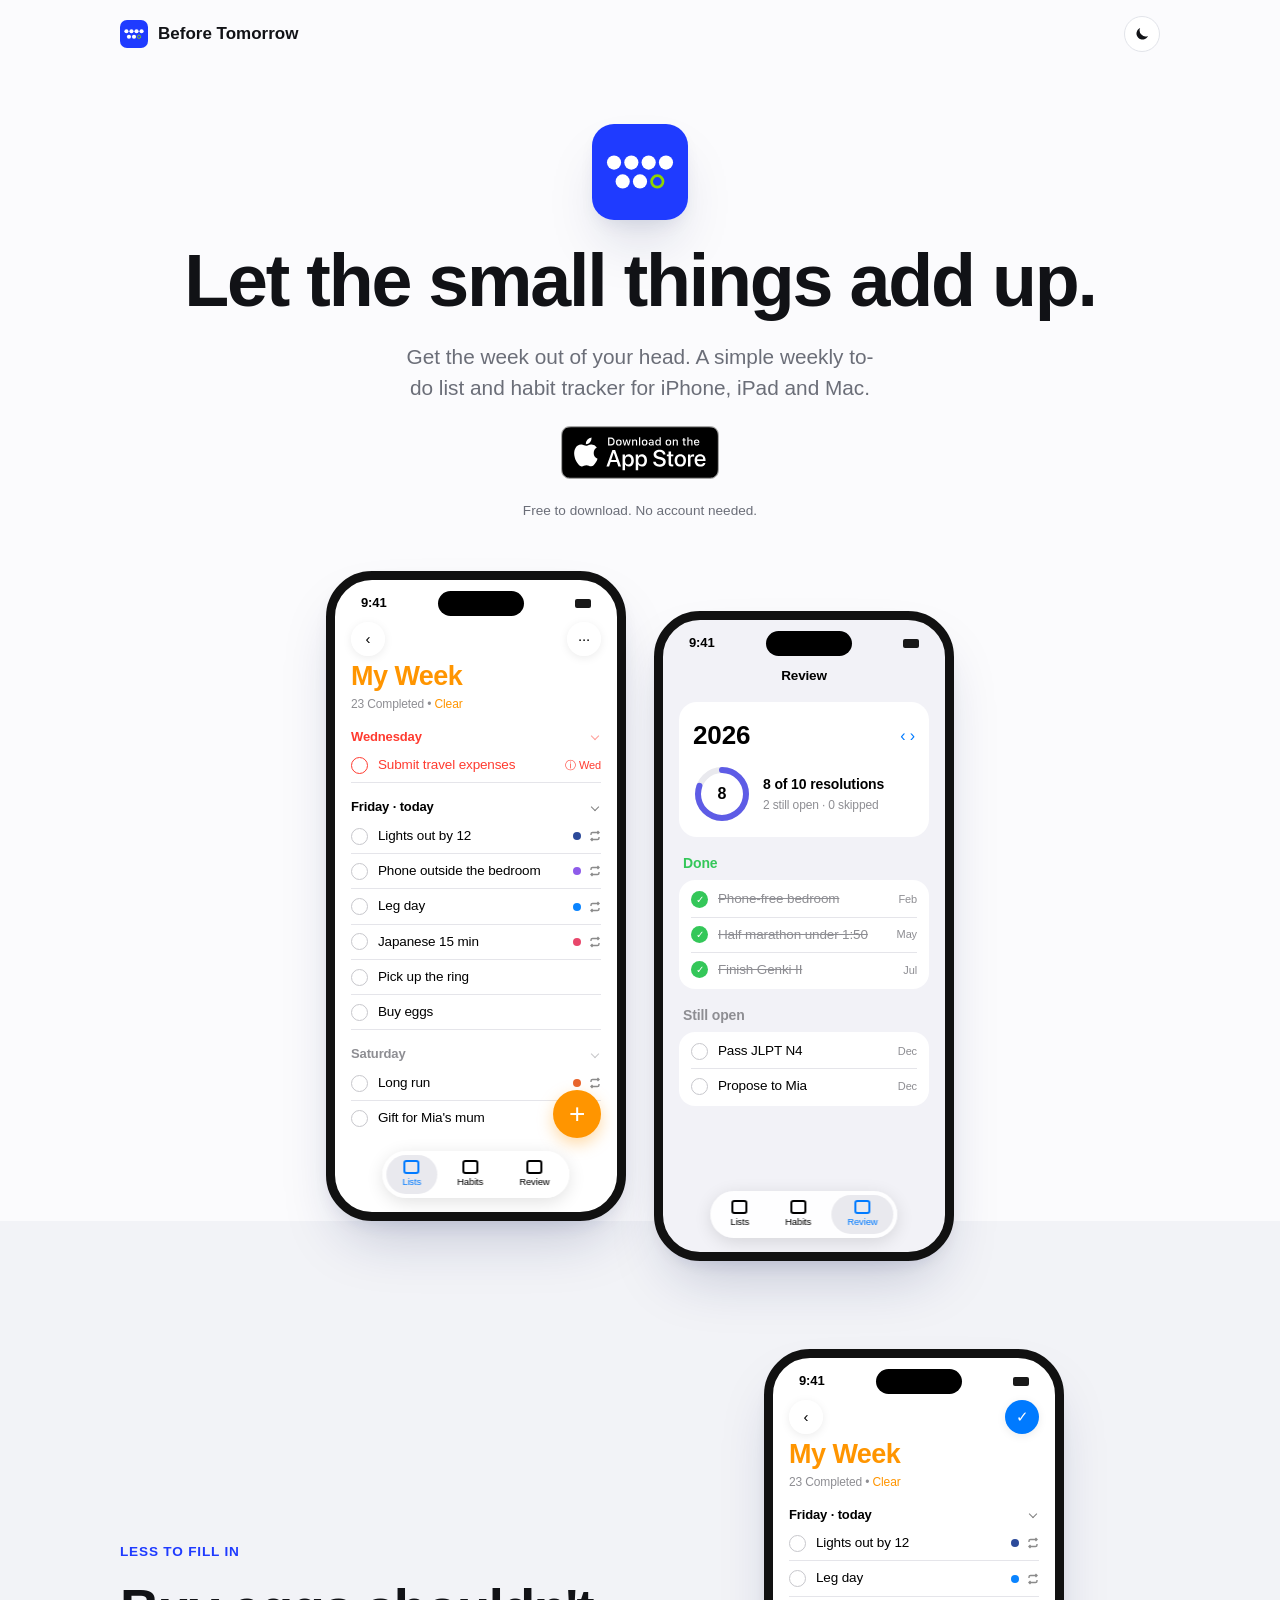
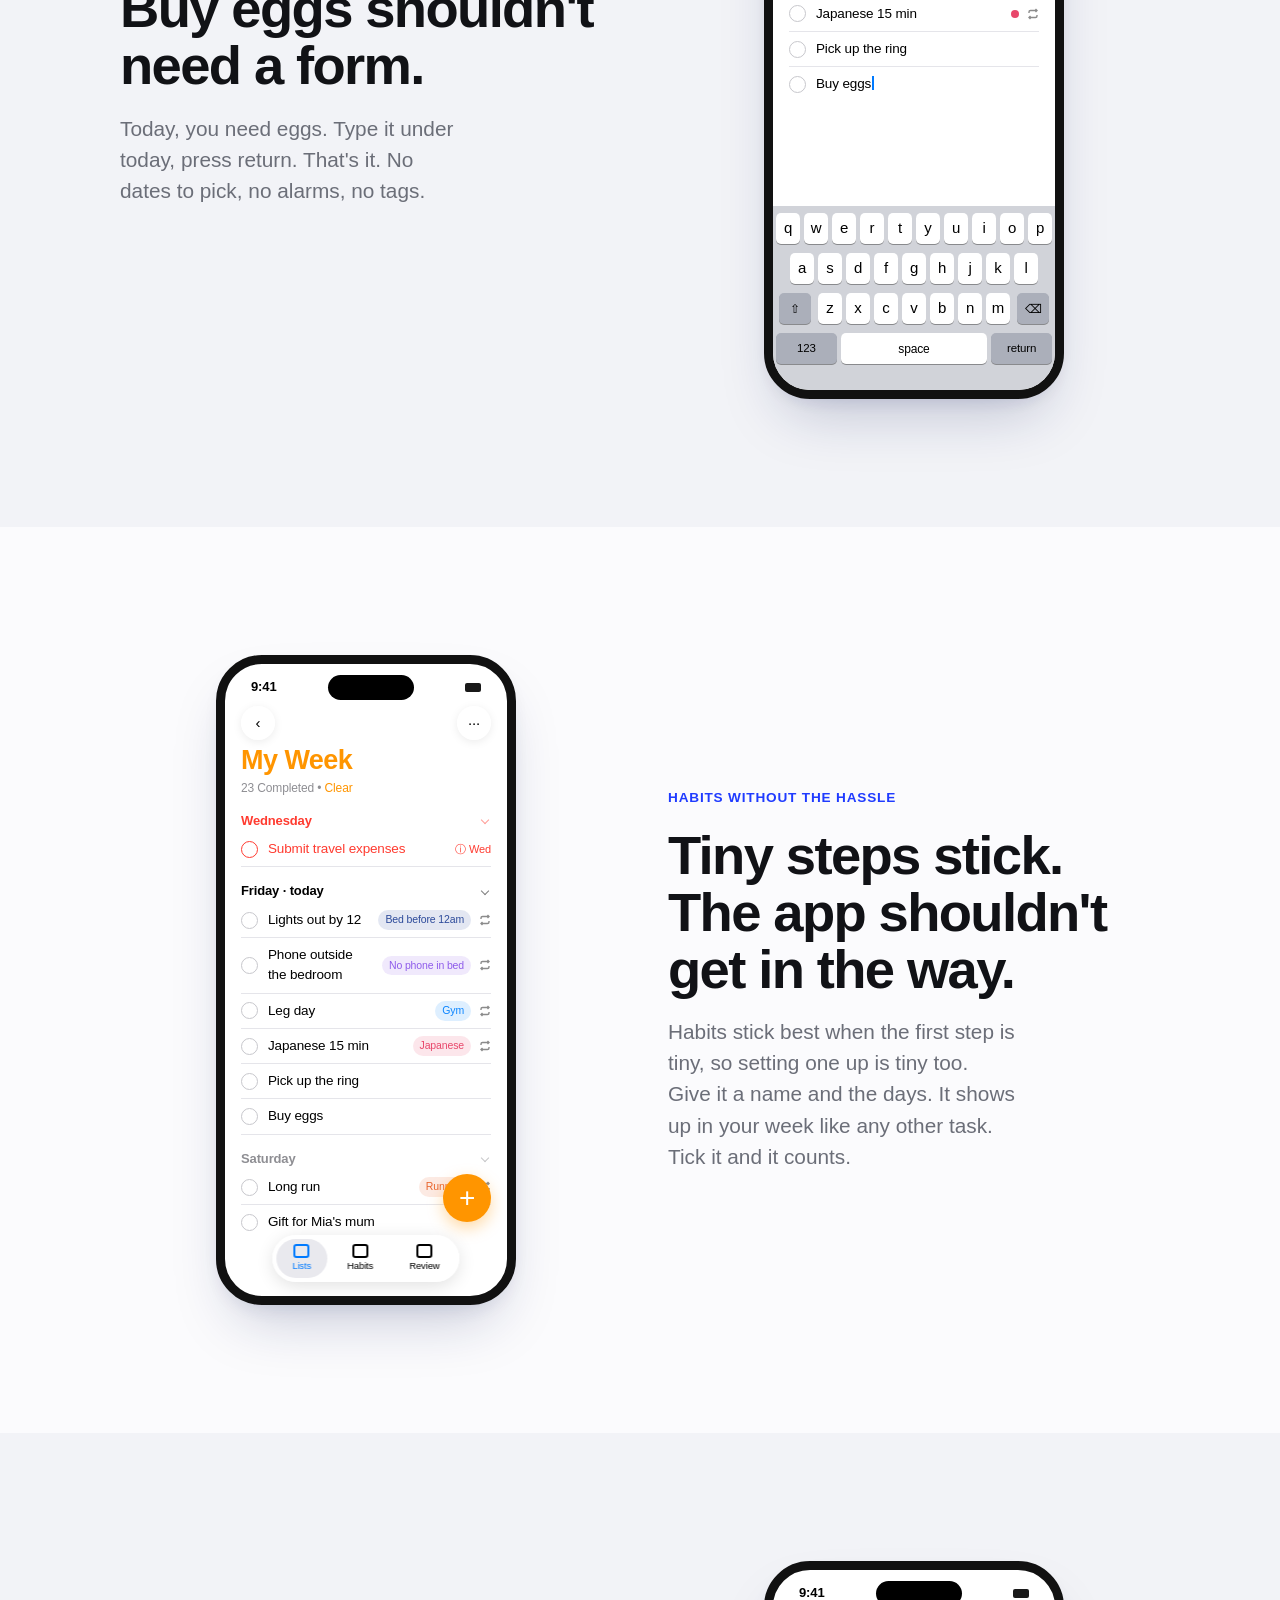
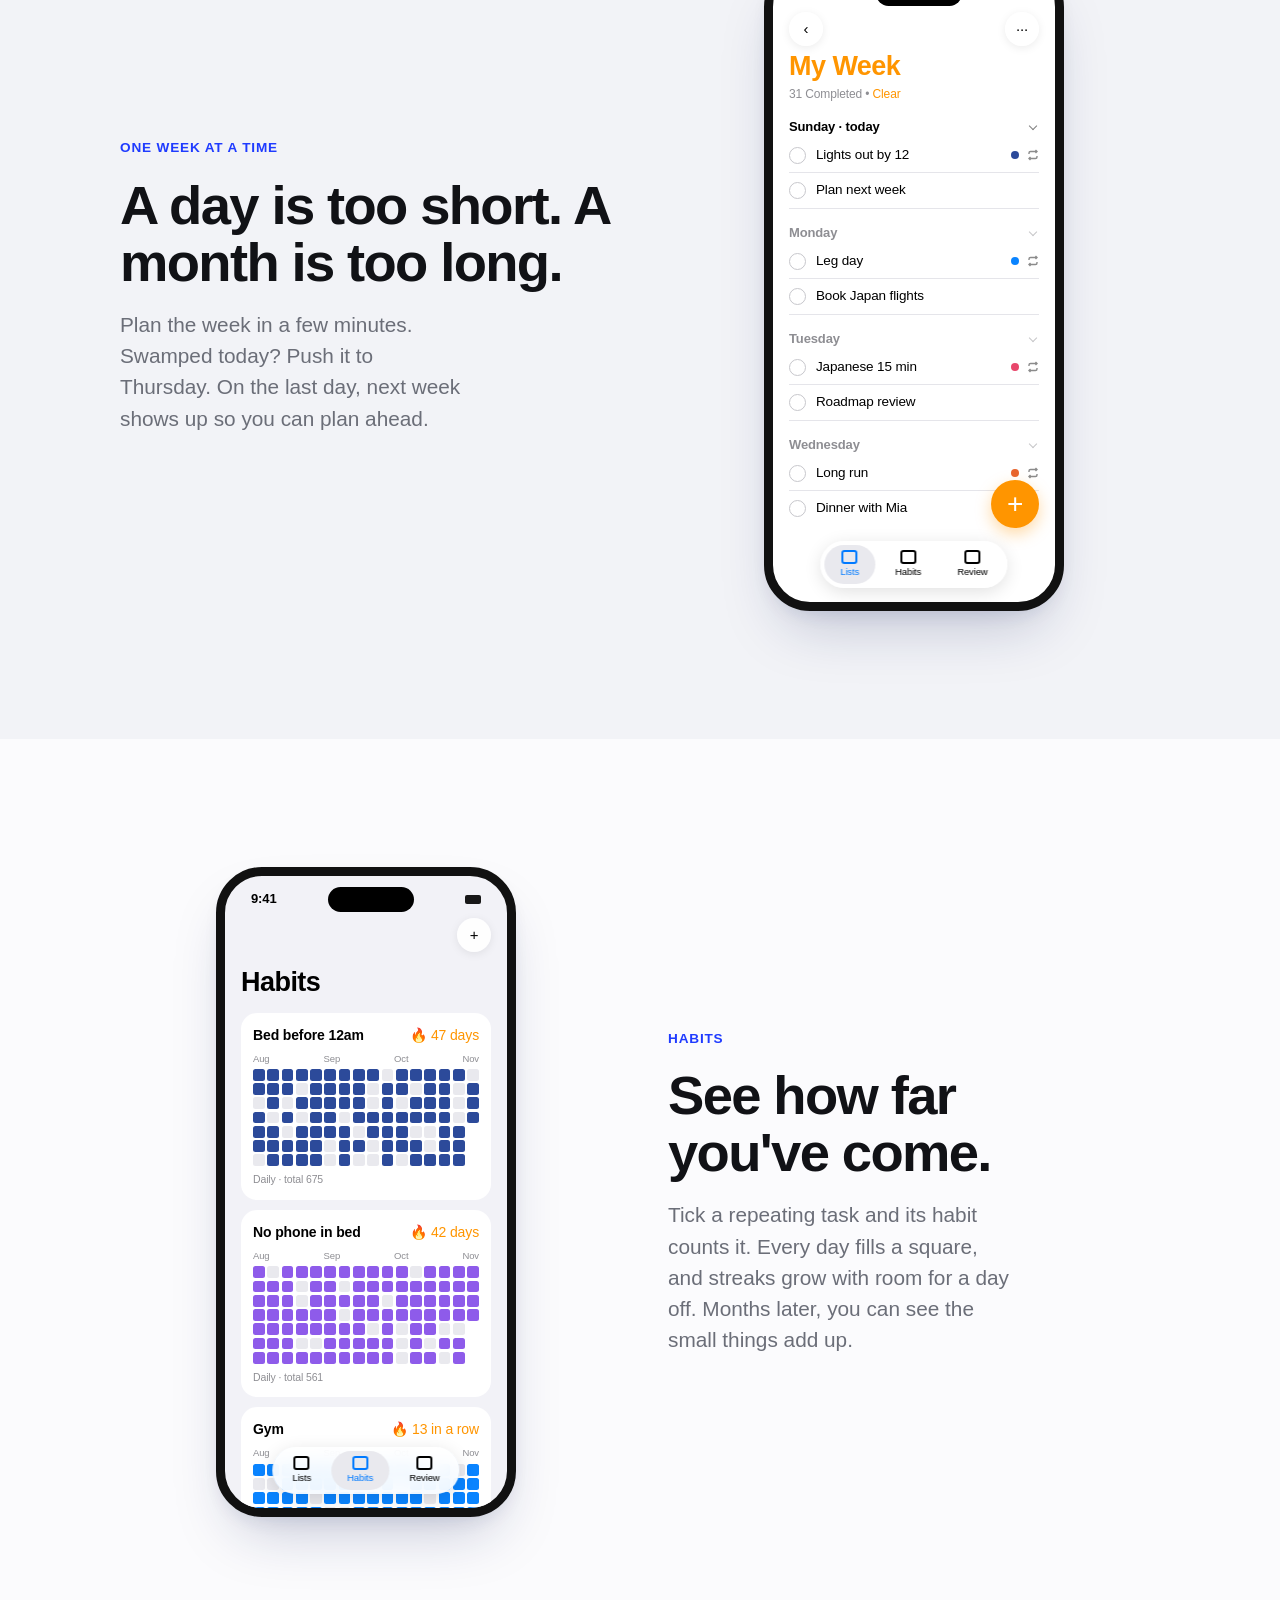
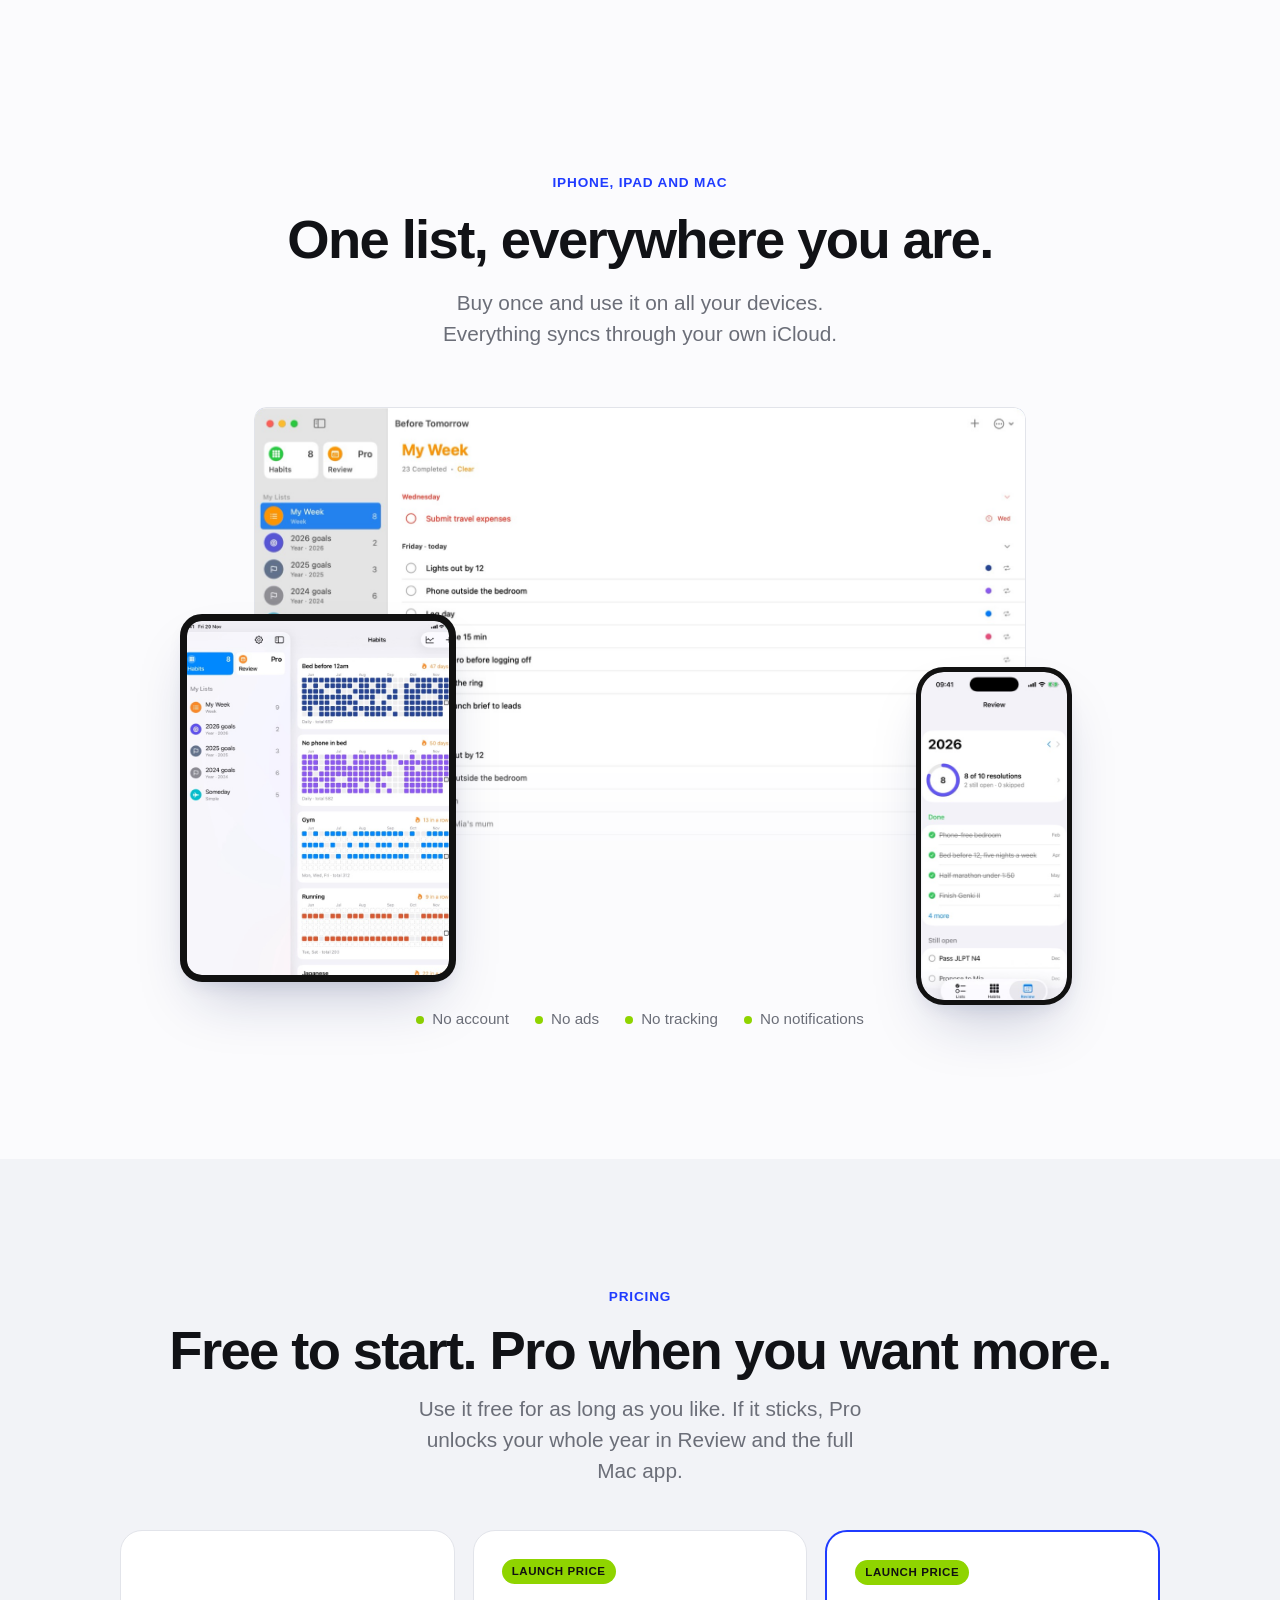
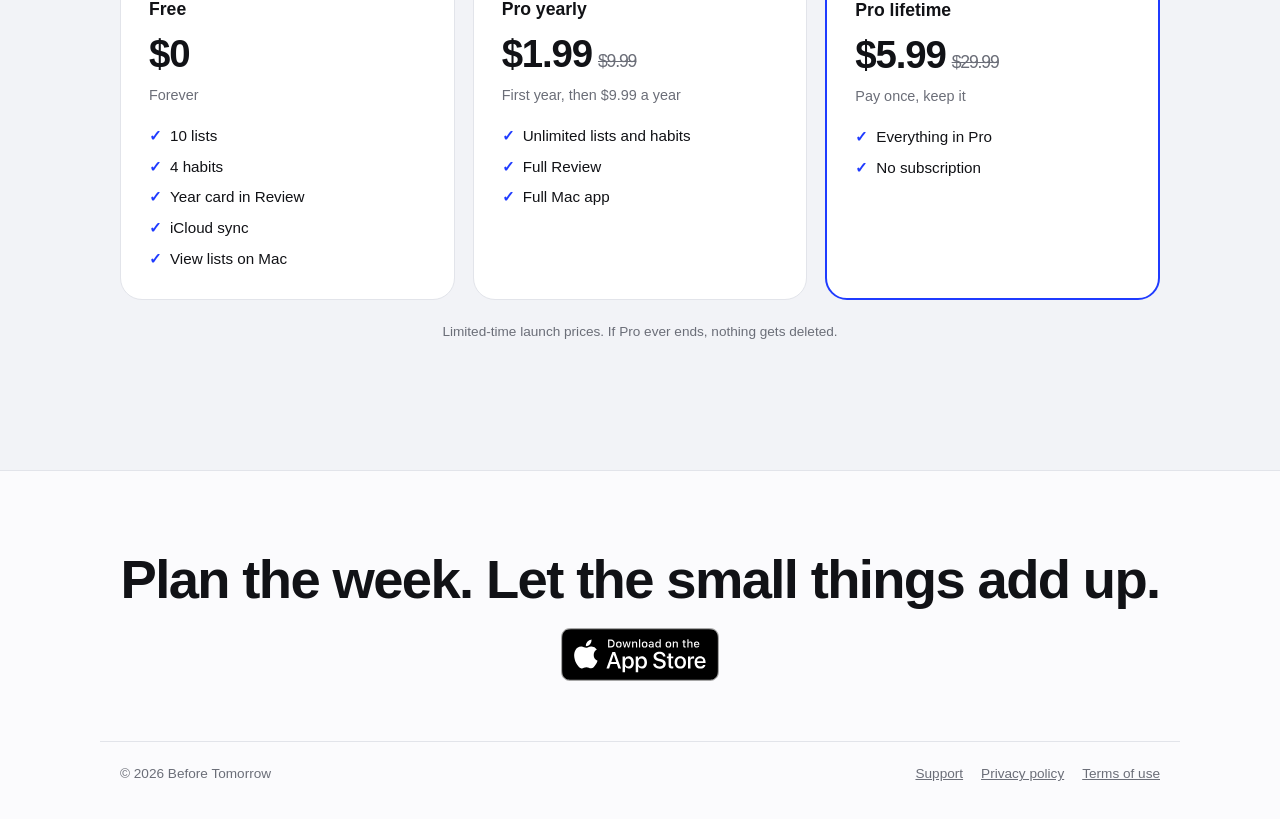
==== commit df145e7d: "Real device screens, official App Store badge, link preview, search basics, 404 Co-Authored-By: Clau" ====
--- a/index.html
+++ b/index.html
@@ -9,11 +9,26 @@
 <meta property="og:title" content="Before Tomorrow">
 <meta property="og:description" content="A simple weekly to-do list and habit tracker. Let the small things add up.">
 <meta property="og:url" content="https://beforetomorrow.app/">
-<meta property="og:image" content="https://beforetomorrow.app/icon.png">
+<meta property="og:image" content="https://beforetomorrow.app/img/og.png">
+<meta property="og:image:width" content="1200">
+<meta property="og:image:height" content="630">
+<meta property="og:image:alt" content="Before Tomorrow: Let the small things add up.">
+<meta property="og:site_name" content="Before Tomorrow">
+<meta name="twitter:card" content="summary_large_image">
 <meta property="og:type" content="website">
 <link rel="canonical" href="https://beforetomorrow.app/">
-<link rel="icon" href="icon.png">
-<link rel="apple-touch-icon" href="icon.png">
+<link rel="icon" type="image/png" sizes="32x32" href="favicon-32.png">
+<link rel="apple-touch-icon" href="apple-touch-icon.png">
+<meta name="theme-color" content="#FBFBFD" media="(prefers-color-scheme: light)">
+<meta name="theme-color" content="#0B0C10" media="(prefers-color-scheme: dark)">
+<script type="application/ld+json">
+{"@context":"https://schema.org","@type":"SoftwareApplication","name":"Before Tomorrow: To-Do List",
+"description":"A simple weekly to-do list and habit tracker for iPhone, iPad and Mac.",
+"applicationCategory":"ProductivityApplication","operatingSystem":"iOS, iPadOS, macOS",
+"url":"https://beforetomorrow.app/","downloadUrl":"https://apps.apple.com/app/id6837536057",
+"image":"https://beforetomorrow.app/img/og.png",
+"offers":{"@type":"Offer","price":"0","priceCurrency":"USD"}}
+</script>
 <script>try{var t=localStorage.getItem('bt-theme');if(t==='dark'||t==='light')document.documentElement.setAttribute('data-theme',t)}catch(e){}</script>
 </head>
 <body>
@@ -69,17 +84,15 @@
 /* Hero */
 .hero .wrap{display:flex;flex-direction:column;align-items:center;text-align:center;gap:22px;padding-block:56px 0}
 .hero .icon{width:96px;height:96px;border-radius:22px;box-shadow:var(--shadow)}
-.hero .lead{max-width:34ch}
+.hero .lead{max-width:42ch}
 .hero .sub{font-size:.85rem;color:var(--muted)}
 .hero-screens{display:flex;justify-content:center;align-items:flex-end;gap:28px;margin-top:28px}
 .hero-screens .phone:nth-child(2){transform:translateY(40px)}
 
 /* App Store badge (placeholder: swap for Apple's official badge) */
-.badge{display:inline-flex;align-items:center;gap:8px;background:var(--badge-bg);color:var(--badge-fg);border-radius:12px;padding:8px 18px 8px 14px;text-decoration:none;line-height:1.05;text-align:left}
-.badge svg{width:24px;height:24px;fill:currentColor}
-.badge small{display:block;font-size:.65rem}
-.badge b{font-size:1.2rem;font-weight:600;letter-spacing:-.01em}
-.badge:focus-visible,a:focus-visible,summary:focus-visible{outline:3px solid var(--cobalt);outline-offset:3px}
+.badge{display:inline-block;line-height:0;border-radius:10px}
+.badge img{height:53px;width:auto}
+a:focus-visible,summary:focus-visible{outline:3px solid var(--cobalt);outline-offset:3px}
 
 /* Feature bands */
 .feature{padding-block:clamp(72px,10vw,130px)}
@@ -159,16 +172,16 @@
 .devices{padding-block:clamp(72px,10vw,130px);text-align:center}
 .devices .wrap{display:flex;flex-direction:column;align-items:center;gap:18px}
 .devices .lead{max-width:40ch}
-.trio{display:flex;align-items:flex-end;justify-content:center;gap:18px;margin-top:30px;flex-wrap:wrap}
-.mac{width:min(460px,100%);aspect-ratio:16/10;background:var(--screen);border-radius:14px;box-shadow:var(--shadow);border:1px solid var(--line);display:grid;grid-template-columns:32% 1fr;overflow:hidden}
-.mac .side{background:var(--band);padding:14px 10px;display:flex;flex-direction:column;gap:7px}
-.mac .side b{height:10px;border-radius:3px;background:var(--line)}
-.mac .side b.on{background:var(--ios-blue);opacity:.7}
-.mac .main{padding:16px;display:flex;flex-direction:column;gap:8px}
-.mac .main b{height:9px;border-radius:3px;background:var(--line)}
-.ipad{width:min(230px,60%);aspect-ratio:3/4;background:var(--screen);border-radius:18px;box-shadow:var(--shadow);border:1px solid var(--line);padding:16px;display:flex;flex-direction:column;gap:8px}
-.ipad b,.mini b{height:8px;border-radius:3px;background:var(--line)}
-.mini{width:min(110px,30%);aspect-ratio:9/19;background:var(--screen);border-radius:20px;box-shadow:var(--shadow);border:1px solid var(--line);padding:22px 10px;display:flex;flex-direction:column;gap:7px}
+.stage{position:relative;width:min(920px,100%);margin:40px auto 0;padding:0 0 9%}
+.stage figure{margin:0}
+.stage img{display:block;width:100%;height:100%;object-fit:cover;object-position:top}
+.macwin{width:84%;margin:0 auto!important;border-radius:12px;overflow:hidden;border:1px solid var(--line);box-shadow:var(--shadow);-webkit-mask-image:linear-gradient(#000 70%,transparent);mask-image:linear-gradient(#000 70%,transparent)}
+.dev{position:absolute;bottom:0;background:#111;box-shadow:var(--shadow);overflow:hidden}
+.ipadf{left:0;width:30%;aspect-ratio:3/4;border:7px solid #111;border-radius:22px}
+.ipadf img{border-radius:14px}
+.phonef{right:3%;width:17%;aspect-ratio:9/19.5;border:5px solid #111;border-radius:28px;bottom:-4%}
+.phonef img{border-radius:22px}
+@media (max-width:600px){.ipadf{border-width:4px;border-radius:12px}.ipadf img{border-radius:8px}.phonef{border-width:3px;border-radius:16px}.phonef img{border-radius:12px}}
 .tick-row{display:flex;flex-wrap:wrap;justify-content:center;gap:10px 26px;color:var(--muted);font-size:.95rem;margin-top:8px}
 .tick-row span::before{content:"";display:inline-block;width:8px;height:8px;border-radius:50%;background:var(--lime);margin-right:8px;vertical-align:middle}
 
@@ -185,6 +198,8 @@
 .plan ul{list-style:none;padding:0;margin:6px 0 0;display:flex;flex-direction:column;gap:8px;font-size:.95rem}
 .plan li::before{content:"✓";color:var(--cobalt);font-weight:700;margin-right:8px}
 .pill{align-self:flex-start;background:var(--lime);color:#111;font-size:.72rem;font-weight:700;letter-spacing:.05em;text-transform:uppercase;padding:4px 10px;border-radius:999px}
+.pill.ghost{visibility:hidden}
+.pricing .head .lead{max-width:44ch}
 .fine{text-align:center;color:var(--muted);font-size:.85rem;margin-top:22px}
 
 /* FAQ */
@@ -231,11 +246,8 @@
 <header class="hero"><div class="wrap">
   <svg class="icon" viewBox="0 0 100 100" role="img" aria-label="Before Tomorrow app icon"><rect width="100" height="100" fill="#1F3BFF"/><g fill="#fff" transform="translate(9 9) scale(.82)"><circle cx="17" cy="38" r="9"/><circle cx="39" cy="38" r="9"/><circle cx="61" cy="38" r="9"/><circle cx="83" cy="38" r="9"/><circle cx="28" cy="62" r="9"/><circle cx="50" cy="62" r="9"/></g><circle cx="68.04" cy="59.84" r="5.95" fill="none" stroke="#8FD400" stroke-width="2.87"/></svg>
   <h1>Let the small things add up.</h1>
-  <p class="lead">A simple weekly to-do list and habit tracker for iPhone, iPad and Mac.</p>
-  <a class="badge" href="https://apps.apple.com/app/id6837536057" aria-label="Download on the App Store">
-    <svg viewBox="0 0 24 24" aria-hidden="true"><path d="M16.4 12.6c0-2.4 2-3.5 2-3.6-1.1-1.6-2.8-1.8-3.4-1.8-1.4-.1-2.8.9-3.5.9-.7 0-1.8-.8-3-.8-1.5 0-3 .9-3.8 2.3-1.6 2.8-.4 7 1.2 9.2.8 1.1 1.7 2.4 2.9 2.3 1.2 0 1.6-.7 3-.7s1.8.7 3 .7c1.3 0 2.1-1.1 2.8-2.3.9-1.3 1.3-2.5 1.3-2.6 0 0-2.5-1-2.5-3.6zM14.1 5.6c.6-.8 1.1-1.8 1-2.9-.9 0-2.1.6-2.7 1.4-.6.7-1.1 1.8-1 2.8 1 .1 2.1-.5 2.7-1.3z"/></svg>
-    <span><small>Download on the</small><b>App Store</b></span>
-  </a>
+  <p class="lead">Get the week out of your head. A simple weekly to-do list and habit tracker for iPhone, iPad and Mac.</p>
+  <a class="badge" href="https://apps.apple.com/app/id6837536057"><img src="img/app-store-badge.svg" alt="Download on the App Store" width="160" height="53"></a>
   <p class="sub">Free to download. No account needed.</p>
 
   <div class="hero-screens"><div class="phone" aria-label="Week list"><div class="sb"><span>9:41</span><span class="island"></span><span class="ic"><b></b></span></div><div class="body"><div class="navrow"><span class="circ">‹</span><span class="circ ">···</span></div><div class="lt orange">My Week</div><div class="meta">23 Completed • <span>Clear</span></div><div class="day past">Wednesday</div><div class="row past"><span class="c"></span><span class="t">Submit travel expenses</span><span class="end"><span style="color:var(--red)">ⓘ Wed</span></span></div><div class="day">Friday · today</div><div class="row "><span class="c"></span><span class="t">Lights out by 12</span><span class="end"><span class="dot" style="background:#2C4A9A"></span><svg class="rep" viewBox="0 0 12 12" fill="none" stroke="currentColor" stroke-width="1.4"><path d="M2 5V4a1.5 1.5 0 0 1 1.5-1.5H10M8.5 1 10 2.5 8.5 4M10 7v1a1.5 1.5 0 0 1-1.5 1.5H2M3.5 11 2 9.5 3.5 8"/></svg></span></div><div class="row "><span class="c"></span><span class="t">Phone outside the bedroom</span><span class="end"><span class="dot" style="background:#8E5BEA"></span><svg class="rep" viewBox="0 0 12 12" fill="none" stroke="currentColor" stroke-width="1.4"><path d="M2 5V4a1.5 1.5 0 0 1 1.5-1.5H10M8.5 1 10 2.5 8.5 4M10 7v1a1.5 1.5 0 0 1-1.5 1.5H2M3.5 11 2 9.5 3.5 8"/></svg></span></div><div class="row "><span class="c"></span><span class="t">Leg day</span><span class="end"><span class="dot" style="background:#0A84FF"></span><svg class="rep" viewBox="0 0 12 12" fill="none" stroke="currentColor" stroke-width="1.4"><path d="M2 5V4a1.5 1.5 0 0 1 1.5-1.5H10M8.5 1 10 2.5 8.5 4M10 7v1a1.5 1.5 0 0 1-1.5 1.5H2M3.5 11 2 9.5 3.5 8"/></svg></span></div><div class="row "><span class="c"></span><span class="t">Japanese 15 min</span><span class="end"><span class="dot" style="background:#E8476B"></span><svg class="rep" viewBox="0 0 12 12" fill="none" stroke="currentColor" stroke-width="1.4"><path d="M2 5V4a1.5 1.5 0 0 1 1.5-1.5H10M8.5 1 10 2.5 8.5 4M10 7v1a1.5 1.5 0 0 1-1.5 1.5H2M3.5 11 2 9.5 3.5 8"/></svg></span></div><div class="row "><span class="c"></span><span class="t">Pick up the ring</span><span class="end"></span></div><div class="row "><span class="c"></span><span class="t">Buy eggs</span><span class="end"></span></div><div class="day later">Saturday</div><div class="row "><span class="c"></span><span class="t">Long run</span><span class="end"><span class="dot" style="background:#E8642C"></span><svg class="rep" viewBox="0 0 12 12" fill="none" stroke="currentColor" stroke-width="1.4"><path d="M2 5V4a1.5 1.5 0 0 1 1.5-1.5H10M8.5 1 10 2.5 8.5 4M10 7v1a1.5 1.5 0 0 1-1.5 1.5H2M3.5 11 2 9.5 3.5 8"/></svg></span></div><div class="row "><span class="c"></span><span class="t">Gift for Mia&#39;s mum</span><span class="end"></span></div></div><div class="fab">+</div><div class="tabbar"><span class="on"><i></i>Lists</span><span class=""><i></i>Habits</span><span class=""><i></i>Review</span></div></div><div class="phone grouped" aria-label="Review"><div class="sb"><span>9:41</span><span class="island"></span><span class="ic"><b></b></span></div><div class="body"><div class="rtitle">Review</div><div class="ycard"><div class="yr">2026<span>‹ ›</span></div><div class="sum"><svg width="58" height="58" viewBox="0 0 58 58"><circle cx="29" cy="29" r="24" fill="none" stroke="var(--a-empty)" stroke-width="6"/><circle cx="29" cy="29" r="24" fill="none" stroke="#5E5CE6" stroke-width="6" stroke-linecap="round" stroke-dasharray="120.6 150.8" transform="rotate(-90 29 29)"/><text x="29" y="34" text-anchor="middle" font-size="16" font-weight="600" fill="currentColor">8</text></svg><div><b>8 of 10 resolutions</b><small>2 still open · 0 skipped</small></div></div></div><div class="sec green">Done</div><div class="lcard"><div class="row done"><span class="gc">✓</span><span class="t">Phone-free bedroom</span><span class="end">Feb</span></div><div class="row done"><span class="gc">✓</span><span class="t">Half marathon under 1:50</span><span class="end">May</span></div><div class="row done"><span class="gc">✓</span><span class="t">Finish Genki II</span><span class="end">Jul</span></div></div><div class="sec grey">Still open</div><div class="lcard"><div class="row"><span class="c"></span><span class="t">Pass JLPT N4</span><span class="end" style="color:var(--a-muted)">Dec</span></div><div class="row"><span class="c"></span><span class="t">Propose to Mia</span><span class="end" style="color:var(--a-muted)">Dec</span></div></div></div><div class="tabbar"><span class=""><i></i>Lists</span><span class=""><i></i>Habits</span><span class="on"><i></i>Review</span></div></div></div>
@@ -262,10 +274,10 @@
   <span class="eyebrow">iPhone, iPad and Mac</span>
   <h2>One list, everywhere you are.</h2>
   <p class="lead">Buy once and use it on all your devices. Everything syncs through your own iCloud.</p>
-  <div class="trio" aria-hidden="true">
-    <div class="mini"><b style="width:60%"></b><b></b><b></b><b style="width:80%"></b><b></b></div>
-    <div class="mac"><div class="side"><b class="on"></b><b></b><b></b><b></b><b style="width:70%"></b></div><div class="main"><b style="width:40%;height:14px"></b><b></b><b></b><b style="width:75%"></b><b></b><b style="width:60%"></b></div></div>
-    <div class="ipad"><b style="width:50%;height:12px"></b><b></b><b></b><b style="width:70%"></b><b></b><b></b></div>
+  <div class="stage">
+    <figure class="macwin"><img src="img/mac-week.jpg" width="1600" height="996" loading="lazy" alt="Before Tomorrow on Mac: the week list with lists in the sidebar"></figure>
+    <figure class="dev ipadf"><img src="img/ipad-habits.jpg" width="721" height="900" loading="lazy" alt="Before Tomorrow on iPad: habit grids with streaks"></figure>
+    <figure class="dev phonef"><img src="img/iphone-review.jpg" width="341" height="720" loading="lazy" alt="Before Tomorrow on iPhone: the year Review"></figure>
   </div>
   <div class="tick-row"><span>No account</span><span>No ads</span><span>No tracking</span><span>No notifications</span></div>
 </div></section>
@@ -274,9 +286,11 @@
   <div class="head">
     <span class="eyebrow">Pricing</span>
     <h2>Free to start. Pro when you want more.</h2>
+    <p class="lead">Use it free for as long as you like. If it sticks, Pro unlocks your whole year in Review and the full Mac app.</p>
   </div>
   <div class="plans">
     <div class="plan">
+      <span class="pill ghost" aria-hidden="true">Free</span>
       <h3>Free</h3>
       <div class="price">$0</div>
       <div class="per">Forever</div>
@@ -304,10 +318,7 @@
 <footer>
   <div class="wrap cta">
     <h2>Plan the week. Let the small things add up.</h2>
-    <a class="badge" href="https://apps.apple.com/app/id6837536057" aria-label="Download on the App Store">
-      <svg viewBox="0 0 24 24" aria-hidden="true"><path d="M16.4 12.6c0-2.4 2-3.5 2-3.6-1.1-1.6-2.8-1.8-3.4-1.8-1.4-.1-2.8.9-3.5.9-.7 0-1.8-.8-3-.8-1.5 0-3 .9-3.8 2.3-1.6 2.8-.4 7 1.2 9.2.8 1.1 1.7 2.4 2.9 2.3 1.2 0 1.600-.7 3-.7s1.8.7 3 .7c1.3 0 2.1-1.1 2.8-2.3.9-1.3 1.3-2.5 1.3-2.6 0 0-2.5-1-2.5-3.6zM14.1 5.6c.6-.8 1.1-1.8 1-2.9-.9 0-2.100.6-2.7 1.4-.6.7-1.100 1.8-1 2.8 1 .1 2.1-.5 2.7-1.3z"/></svg>
-      <span><small>Download on the</small><b>App Store</b></span>
-    </a>
+    <a class="badge" href="https://apps.apple.com/app/id6837536057"><img src="img/app-store-badge.svg" alt="Download on the App Store" width="160" height="53"></a>
   </div>
   <div class="wrap bottom">
     <span>© 2026 Before Tomorrow</span>
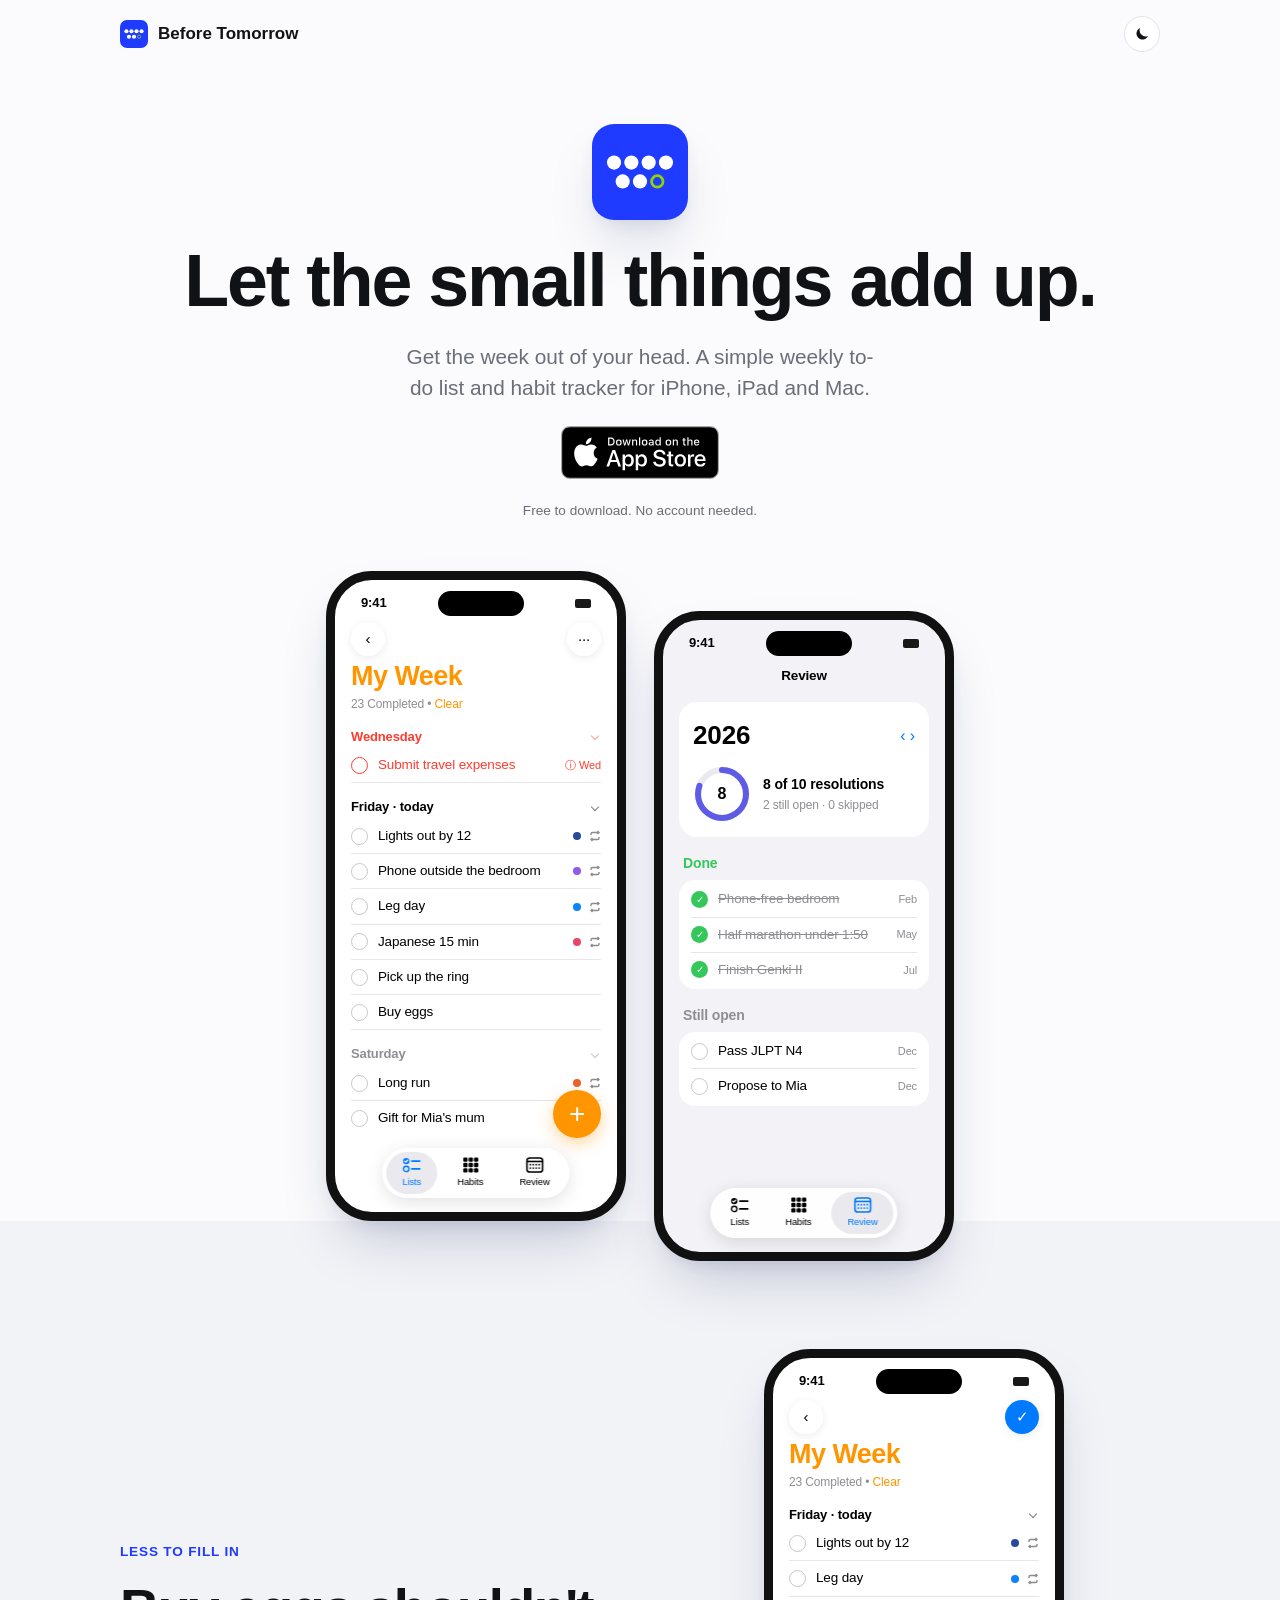
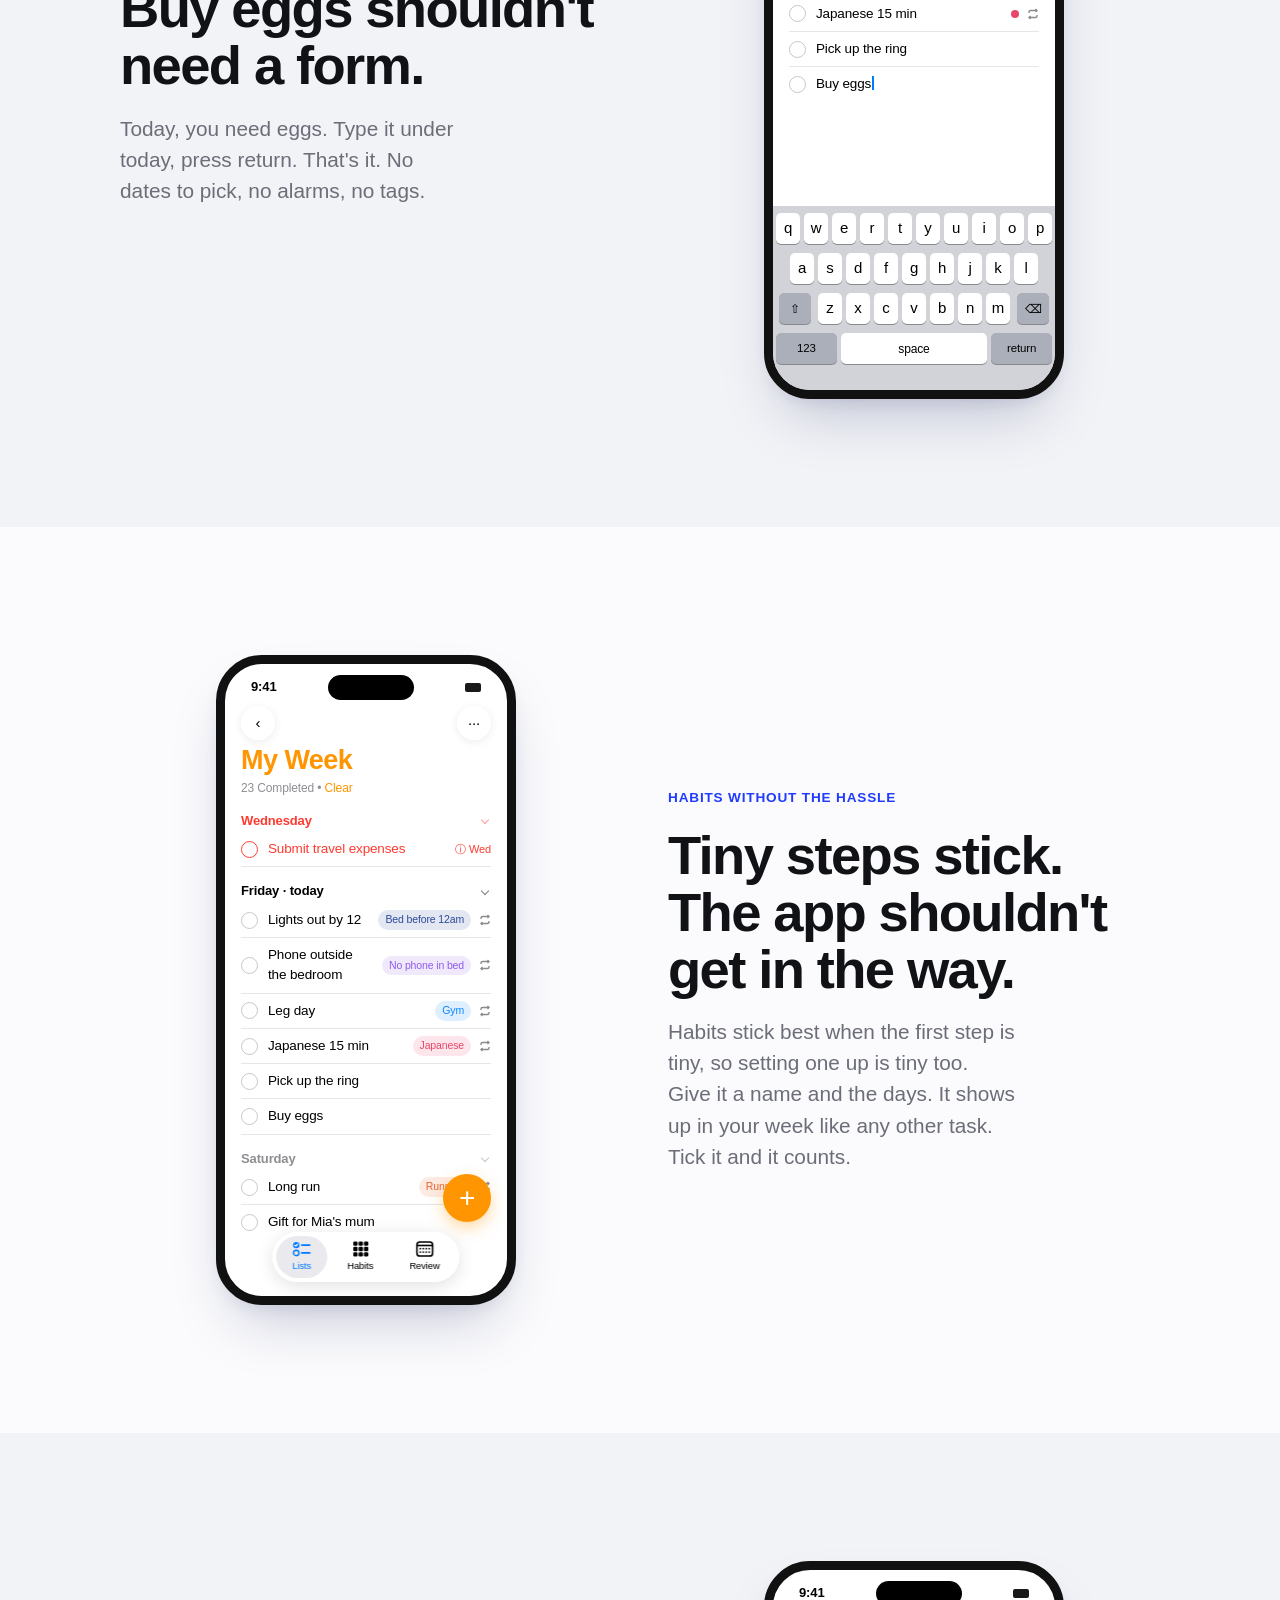
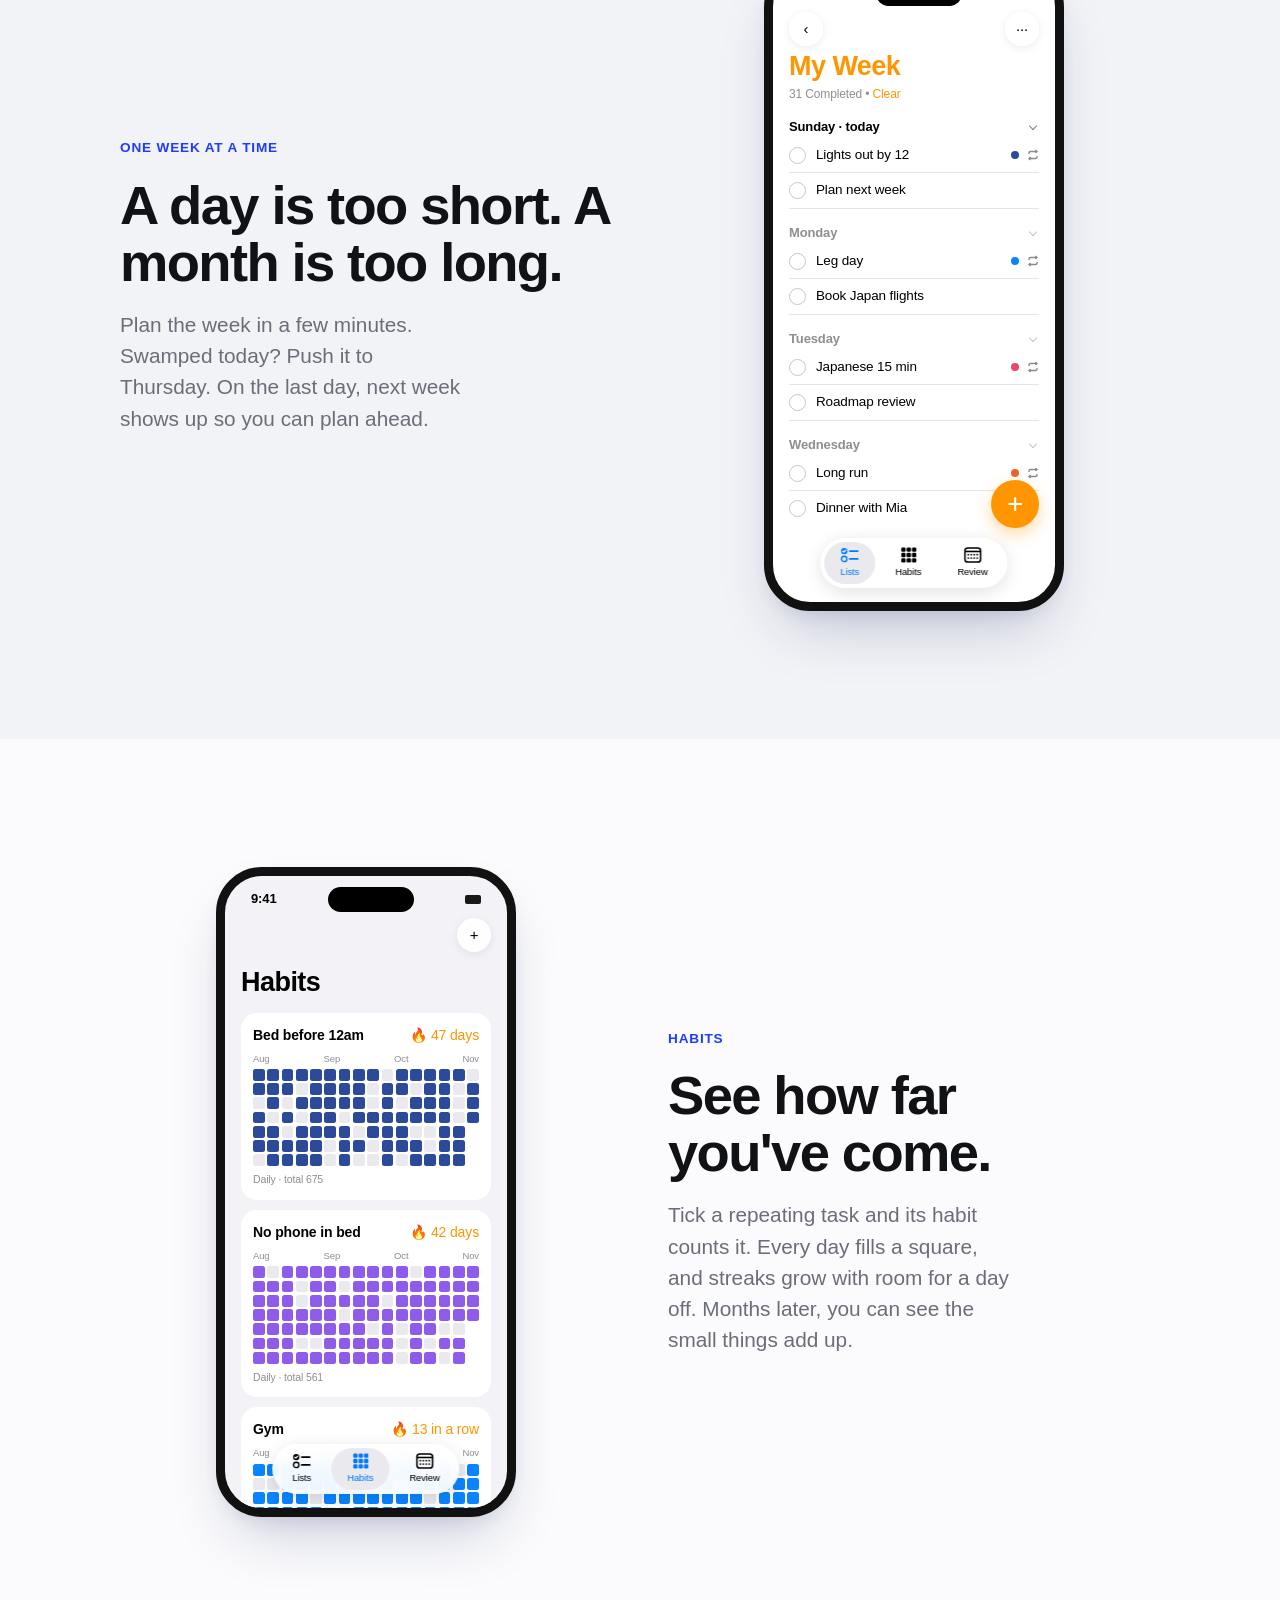
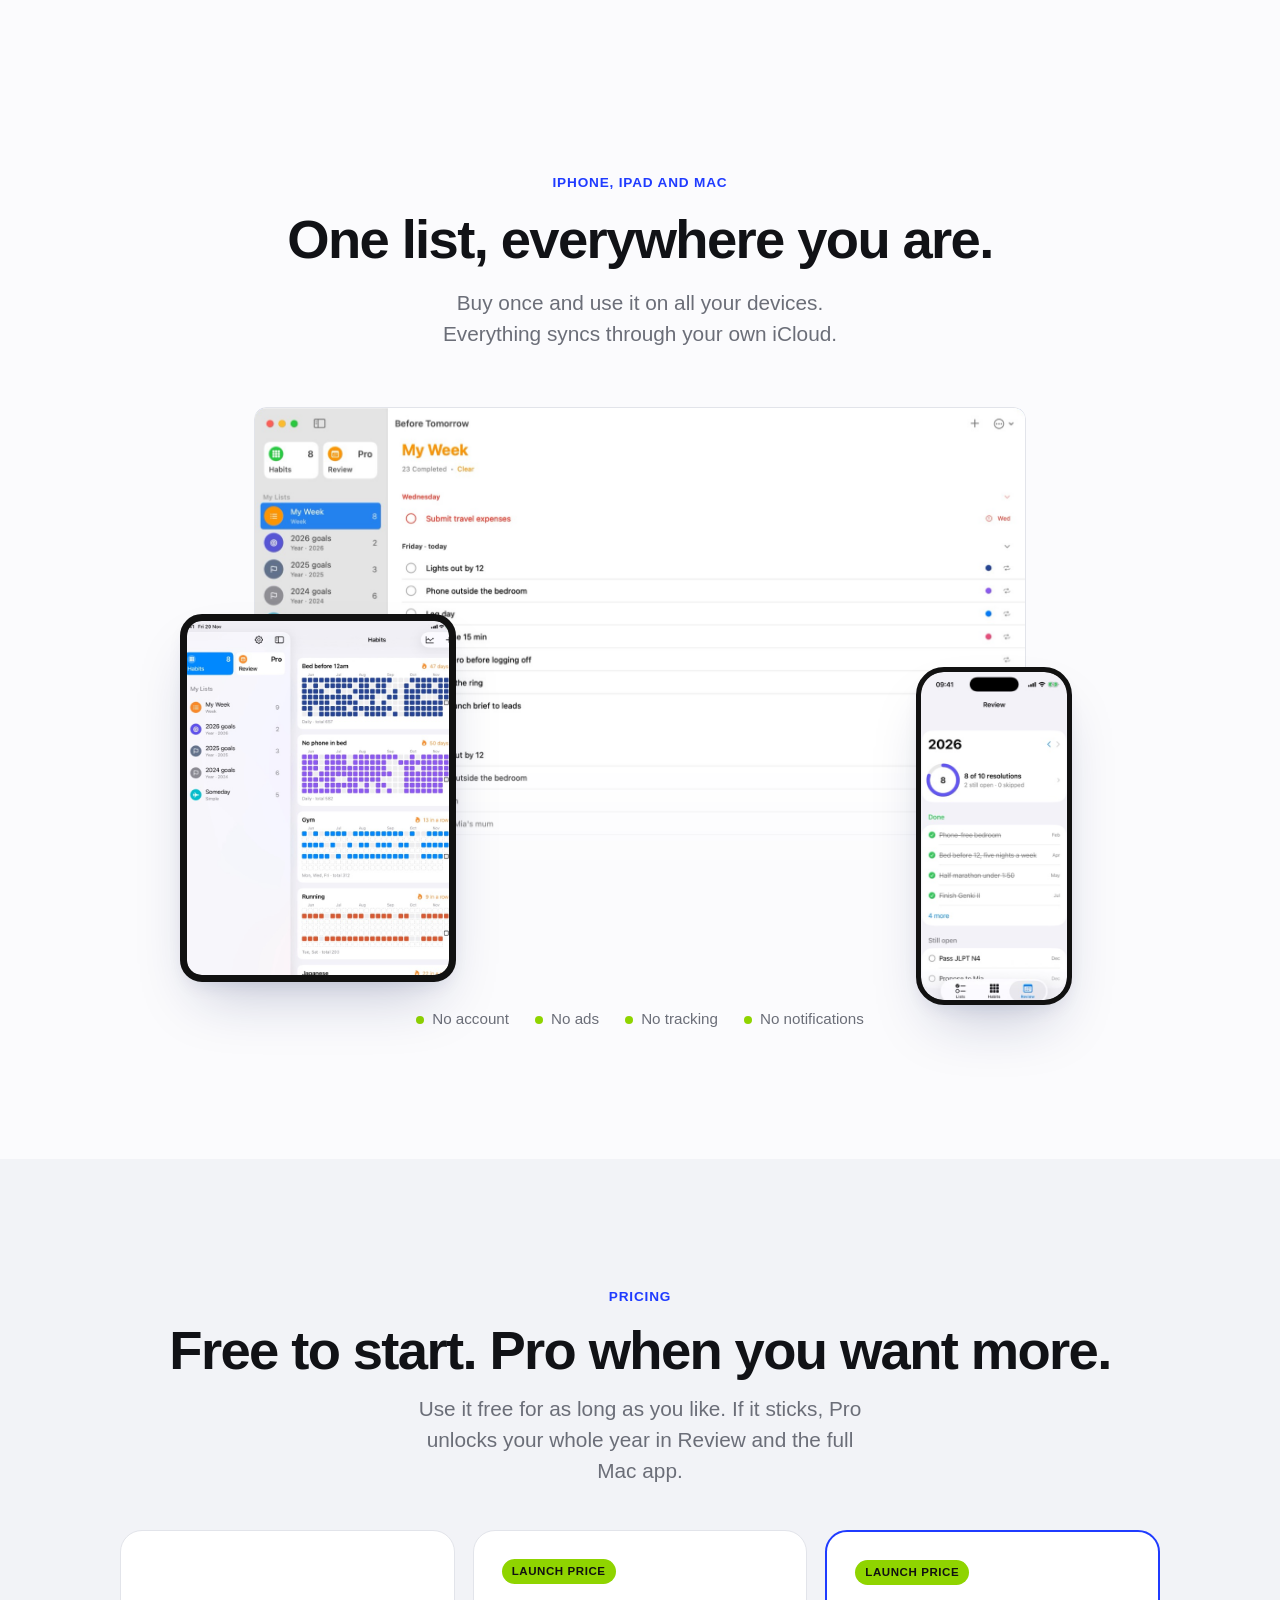
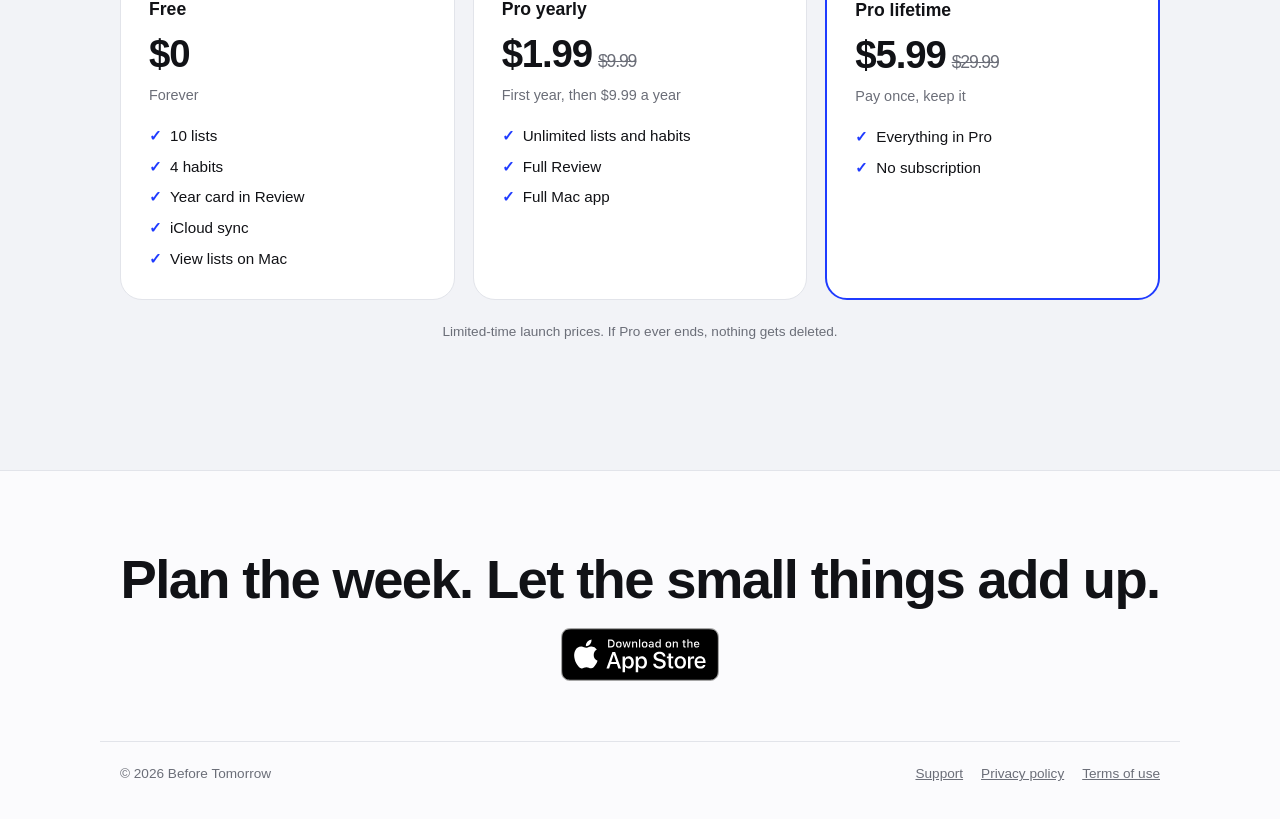
==== commit e25adc25: "Real tab bar icons on the drawn app screens Co-Authored-By: Claude Opus 5.5 <noreply@anthropic.com>" ====
--- a/index.html
+++ b/index.html
@@ -138,7 +138,7 @@
 .tabbar{position:absolute;left:50%;bottom:14px;transform:translateX(-50%);display:flex;gap:4px;background:var(--a-chrome);backdrop-filter:blur(10px);border-radius:999px;padding:4px;box-shadow:0 4px 18px rgba(0,0,0,.12)}
 .tabbar span{display:flex;flex-direction:column;align-items:center;gap:1px;font-size:9.5px;padding:5px 16px;border-radius:999px;color:var(--a-fg)}
 .tabbar span.on{background:var(--a-empty);color:var(--ios-blue)}
-.tabbar i{width:16px;height:14px;border-radius:3px;border:2px solid currentColor}
+.tabbar svg{width:19px;height:16px;margin-bottom:1px}
 .kbd{position:absolute;left:0;right:0;bottom:0;background:var(--a-kbd);padding:7px 3px 26px;display:flex;flex-direction:column;gap:9px}
 .kr{display:flex;justify-content:center;gap:4px}
 .kr span{flex:0 0 calc((100% - 36px)/10);height:31px;border-radius:5px;background:var(--a-key);box-shadow:0 1px 0 var(--a-keysh);display:grid;place-items:center;font-size:15px;color:var(--a-fg)}
@@ -250,7 +250,7 @@
   <a class="badge" href="https://apps.apple.com/app/id6837536057"><img src="img/app-store-badge.svg" alt="Download on the App Store" width="160" height="53"></a>
   <p class="sub">Free to download. No account needed.</p>
 
-  <div class="hero-screens"><div class="phone" aria-label="Week list"><div class="sb"><span>9:41</span><span class="island"></span><span class="ic"><b></b></span></div><div class="body"><div class="navrow"><span class="circ">‹</span><span class="circ ">···</span></div><div class="lt orange">My Week</div><div class="meta">23 Completed • <span>Clear</span></div><div class="day past">Wednesday</div><div class="row past"><span class="c"></span><span class="t">Submit travel expenses</span><span class="end"><span style="color:var(--red)">ⓘ Wed</span></span></div><div class="day">Friday · today</div><div class="row "><span class="c"></span><span class="t">Lights out by 12</span><span class="end"><span class="dot" style="background:#2C4A9A"></span><svg class="rep" viewBox="0 0 12 12" fill="none" stroke="currentColor" stroke-width="1.4"><path d="M2 5V4a1.5 1.5 0 0 1 1.5-1.5H10M8.5 1 10 2.5 8.5 4M10 7v1a1.5 1.5 0 0 1-1.5 1.5H2M3.5 11 2 9.5 3.5 8"/></svg></span></div><div class="row "><span class="c"></span><span class="t">Phone outside the bedroom</span><span class="end"><span class="dot" style="background:#8E5BEA"></span><svg class="rep" viewBox="0 0 12 12" fill="none" stroke="currentColor" stroke-width="1.4"><path d="M2 5V4a1.5 1.5 0 0 1 1.5-1.5H10M8.5 1 10 2.5 8.5 4M10 7v1a1.5 1.5 0 0 1-1.5 1.5H2M3.5 11 2 9.5 3.5 8"/></svg></span></div><div class="row "><span class="c"></span><span class="t">Leg day</span><span class="end"><span class="dot" style="background:#0A84FF"></span><svg class="rep" viewBox="0 0 12 12" fill="none" stroke="currentColor" stroke-width="1.4"><path d="M2 5V4a1.5 1.5 0 0 1 1.5-1.5H10M8.5 1 10 2.5 8.5 4M10 7v1a1.5 1.5 0 0 1-1.5 1.5H2M3.5 11 2 9.5 3.5 8"/></svg></span></div><div class="row "><span class="c"></span><span class="t">Japanese 15 min</span><span class="end"><span class="dot" style="background:#E8476B"></span><svg class="rep" viewBox="0 0 12 12" fill="none" stroke="currentColor" stroke-width="1.4"><path d="M2 5V4a1.5 1.5 0 0 1 1.5-1.5H10M8.5 1 10 2.5 8.5 4M10 7v1a1.5 1.5 0 0 1-1.5 1.5H2M3.5 11 2 9.5 3.5 8"/></svg></span></div><div class="row "><span class="c"></span><span class="t">Pick up the ring</span><span class="end"></span></div><div class="row "><span class="c"></span><span class="t">Buy eggs</span><span class="end"></span></div><div class="day later">Saturday</div><div class="row "><span class="c"></span><span class="t">Long run</span><span class="end"><span class="dot" style="background:#E8642C"></span><svg class="rep" viewBox="0 0 12 12" fill="none" stroke="currentColor" stroke-width="1.4"><path d="M2 5V4a1.5 1.5 0 0 1 1.5-1.5H10M8.5 1 10 2.5 8.5 4M10 7v1a1.5 1.5 0 0 1-1.5 1.5H2M3.5 11 2 9.5 3.5 8"/></svg></span></div><div class="row "><span class="c"></span><span class="t">Gift for Mia&#39;s mum</span><span class="end"></span></div></div><div class="fab">+</div><div class="tabbar"><span class="on"><i></i>Lists</span><span class=""><i></i>Habits</span><span class=""><i></i>Review</span></div></div><div class="phone grouped" aria-label="Review"><div class="sb"><span>9:41</span><span class="island"></span><span class="ic"><b></b></span></div><div class="body"><div class="rtitle">Review</div><div class="ycard"><div class="yr">2026<span>‹ ›</span></div><div class="sum"><svg width="58" height="58" viewBox="0 0 58 58"><circle cx="29" cy="29" r="24" fill="none" stroke="var(--a-empty)" stroke-width="6"/><circle cx="29" cy="29" r="24" fill="none" stroke="#5E5CE6" stroke-width="6" stroke-linecap="round" stroke-dasharray="120.6 150.8" transform="rotate(-90 29 29)"/><text x="29" y="34" text-anchor="middle" font-size="16" font-weight="600" fill="currentColor">8</text></svg><div><b>8 of 10 resolutions</b><small>2 still open · 0 skipped</small></div></div></div><div class="sec green">Done</div><div class="lcard"><div class="row done"><span class="gc">✓</span><span class="t">Phone-free bedroom</span><span class="end">Feb</span></div><div class="row done"><span class="gc">✓</span><span class="t">Half marathon under 1:50</span><span class="end">May</span></div><div class="row done"><span class="gc">✓</span><span class="t">Finish Genki II</span><span class="end">Jul</span></div></div><div class="sec grey">Still open</div><div class="lcard"><div class="row"><span class="c"></span><span class="t">Pass JLPT N4</span><span class="end" style="color:var(--a-muted)">Dec</span></div><div class="row"><span class="c"></span><span class="t">Propose to Mia</span><span class="end" style="color:var(--a-muted)">Dec</span></div></div></div><div class="tabbar"><span class=""><i></i>Lists</span><span class=""><i></i>Habits</span><span class="on"><i></i>Review</span></div></div></div>
+  <div class="hero-screens"><div class="phone" aria-label="Week list"><div class="sb"><span>9:41</span><span class="island"></span><span class="ic"><b></b></span></div><div class="body"><div class="navrow"><span class="circ">‹</span><span class="circ ">···</span></div><div class="lt orange">My Week</div><div class="meta">23 Completed • <span>Clear</span></div><div class="day past">Wednesday</div><div class="row past"><span class="c"></span><span class="t">Submit travel expenses</span><span class="end"><span style="color:var(--red)">ⓘ Wed</span></span></div><div class="day">Friday · today</div><div class="row "><span class="c"></span><span class="t">Lights out by 12</span><span class="end"><span class="dot" style="background:#2C4A9A"></span><svg class="rep" viewBox="0 0 12 12" fill="none" stroke="currentColor" stroke-width="1.4"><path d="M2 5V4a1.5 1.5 0 0 1 1.5-1.5H10M8.5 1 10 2.5 8.5 4M10 7v1a1.5 1.5 0 0 1-1.5 1.5H2M3.5 11 2 9.5 3.5 8"/></svg></span></div><div class="row "><span class="c"></span><span class="t">Phone outside the bedroom</span><span class="end"><span class="dot" style="background:#8E5BEA"></span><svg class="rep" viewBox="0 0 12 12" fill="none" stroke="currentColor" stroke-width="1.4"><path d="M2 5V4a1.5 1.5 0 0 1 1.5-1.5H10M8.5 1 10 2.5 8.5 4M10 7v1a1.5 1.5 0 0 1-1.5 1.5H2M3.5 11 2 9.5 3.5 8"/></svg></span></div><div class="row "><span class="c"></span><span class="t">Leg day</span><span class="end"><span class="dot" style="background:#0A84FF"></span><svg class="rep" viewBox="0 0 12 12" fill="none" stroke="currentColor" stroke-width="1.4"><path d="M2 5V4a1.5 1.5 0 0 1 1.5-1.5H10M8.5 1 10 2.5 8.5 4M10 7v1a1.5 1.5 0 0 1-1.5 1.5H2M3.5 11 2 9.5 3.5 8"/></svg></span></div><div class="row "><span class="c"></span><span class="t">Japanese 15 min</span><span class="end"><span class="dot" style="background:#E8476B"></span><svg class="rep" viewBox="0 0 12 12" fill="none" stroke="currentColor" stroke-width="1.4"><path d="M2 5V4a1.5 1.5 0 0 1 1.5-1.5H10M8.5 1 10 2.5 8.5 4M10 7v1a1.5 1.5 0 0 1-1.5 1.5H2M3.5 11 2 9.5 3.5 8"/></svg></span></div><div class="row "><span class="c"></span><span class="t">Pick up the ring</span><span class="end"></span></div><div class="row "><span class="c"></span><span class="t">Buy eggs</span><span class="end"></span></div><div class="day later">Saturday</div><div class="row "><span class="c"></span><span class="t">Long run</span><span class="end"><span class="dot" style="background:#E8642C"></span><svg class="rep" viewBox="0 0 12 12" fill="none" stroke="currentColor" stroke-width="1.4"><path d="M2 5V4a1.5 1.5 0 0 1 1.5-1.5H10M8.5 1 10 2.5 8.5 4M10 7v1a1.5 1.5 0 0 1-1.5 1.5H2M3.5 11 2 9.5 3.5 8"/></svg></span></div><div class="row "><span class="c"></span><span class="t">Gift for Mia&#39;s mum</span><span class="end"></span></div></div><div class="fab">+</div><div class="tabbar"><span class="on"><svg viewBox="0 0 24 20" aria-hidden="true"><circle cx="5" cy="5" r="4" fill="currentColor"/><path d="M3.2 5.1l1.3 1.3 2.4-2.6" fill="none" stroke="var(--a-bg)" stroke-width="1.6" stroke-linecap="round" stroke-linejoin="round"/><circle cx="5" cy="15" r="3.4" fill="none" stroke="currentColor" stroke-width="1.8"/><path d="M12 5h10M12 15h10" stroke="currentColor" stroke-width="2.2" stroke-linecap="round"/></svg>Lists</span><span class=""><svg viewBox="0 0 20 20" aria-hidden="true" fill="currentColor"><rect x="0.6" y="0.6" width="5.4" height="5.4" rx="1.5"/><rect x="7.3" y="0.6" width="5.4" height="5.4" rx="1.5"/><rect x="14" y="0.6" width="5.4" height="5.4" rx="1.5"/><rect x="0.6" y="7.3" width="5.4" height="5.4" rx="1.5"/><rect x="7.3" y="7.3" width="5.4" height="5.4" rx="1.5"/><rect x="14" y="7.3" width="5.4" height="5.4" rx="1.5"/><rect x="0.6" y="14" width="5.4" height="5.4" rx="1.5"/><rect x="7.3" y="14" width="5.4" height="5.4" rx="1.5"/><rect x="14" y="14" width="5.4" height="5.4" rx="1.5"/></svg>Habits</span><span class=""><svg viewBox="0 0 22 20" aria-hidden="true"><rect x="1.2" y="1.2" width="19.6" height="17.6" rx="3.5" fill="none" stroke="currentColor" stroke-width="2"/><path d="M1.5 5.6h19" stroke="currentColor" stroke-width="2"/><g fill="currentColor"><circle cx="5.5" cy="9.6" r="1.1"/><circle cx="9.2" cy="9.6" r="1.1"/><circle cx="12.9" cy="9.6" r="1.1"/><circle cx="16.6" cy="9.6" r="1.1"/><circle cx="5.5" cy="13.8" r="1.1"/><circle cx="9.2" cy="13.8" r="1.1"/><circle cx="12.9" cy="13.8" r="1.1"/><circle cx="16.6" cy="13.8" r="1.1"/></g></svg>Review</span></div></div><div class="phone grouped" aria-label="Review"><div class="sb"><span>9:41</span><span class="island"></span><span class="ic"><b></b></span></div><div class="body"><div class="rtitle">Review</div><div class="ycard"><div class="yr">2026<span>‹ ›</span></div><div class="sum"><svg width="58" height="58" viewBox="0 0 58 58"><circle cx="29" cy="29" r="24" fill="none" stroke="var(--a-empty)" stroke-width="6"/><circle cx="29" cy="29" r="24" fill="none" stroke="#5E5CE6" stroke-width="6" stroke-linecap="round" stroke-dasharray="120.6 150.8" transform="rotate(-90 29 29)"/><text x="29" y="34" text-anchor="middle" font-size="16" font-weight="600" fill="currentColor">8</text></svg><div><b>8 of 10 resolutions</b><small>2 still open · 0 skipped</small></div></div></div><div class="sec green">Done</div><div class="lcard"><div class="row done"><span class="gc">✓</span><span class="t">Phone-free bedroom</span><span class="end">Feb</span></div><div class="row done"><span class="gc">✓</span><span class="t">Half marathon under 1:50</span><span class="end">May</span></div><div class="row done"><span class="gc">✓</span><span class="t">Finish Genki II</span><span class="end">Jul</span></div></div><div class="sec grey">Still open</div><div class="lcard"><div class="row"><span class="c"></span><span class="t">Pass JLPT N4</span><span class="end" style="color:var(--a-muted)">Dec</span></div><div class="row"><span class="c"></span><span class="t">Propose to Mia</span><span class="end" style="color:var(--a-muted)">Dec</span></div></div></div><div class="tabbar"><span class=""><svg viewBox="0 0 24 20" aria-hidden="true"><circle cx="5" cy="5" r="4" fill="currentColor"/><path d="M3.2 5.1l1.3 1.3 2.4-2.6" fill="none" stroke="var(--a-bg)" stroke-width="1.6" stroke-linecap="round" stroke-linejoin="round"/><circle cx="5" cy="15" r="3.4" fill="none" stroke="currentColor" stroke-width="1.8"/><path d="M12 5h10M12 15h10" stroke="currentColor" stroke-width="2.2" stroke-linecap="round"/></svg>Lists</span><span class=""><svg viewBox="0 0 20 20" aria-hidden="true" fill="currentColor"><rect x="0.6" y="0.6" width="5.4" height="5.4" rx="1.5"/><rect x="7.3" y="0.6" width="5.4" height="5.4" rx="1.5"/><rect x="14" y="0.6" width="5.4" height="5.4" rx="1.5"/><rect x="0.6" y="7.3" width="5.4" height="5.4" rx="1.5"/><rect x="7.3" y="7.3" width="5.4" height="5.4" rx="1.5"/><rect x="14" y="7.3" width="5.4" height="5.4" rx="1.5"/><rect x="0.6" y="14" width="5.4" height="5.4" rx="1.5"/><rect x="7.3" y="14" width="5.4" height="5.4" rx="1.5"/><rect x="14" y="14" width="5.4" height="5.4" rx="1.5"/></svg>Habits</span><span class="on"><svg viewBox="0 0 22 20" aria-hidden="true"><rect x="1.2" y="1.2" width="19.6" height="17.6" rx="3.5" fill="none" stroke="currentColor" stroke-width="2"/><path d="M1.5 5.6h19" stroke="currentColor" stroke-width="2"/><g fill="currentColor"><circle cx="5.5" cy="9.6" r="1.1"/><circle cx="9.2" cy="9.6" r="1.1"/><circle cx="12.9" cy="9.6" r="1.1"/><circle cx="16.6" cy="9.6" r="1.1"/><circle cx="5.5" cy="13.8" r="1.1"/><circle cx="9.2" cy="13.8" r="1.1"/><circle cx="12.9" cy="13.8" r="1.1"/><circle cx="16.6" cy="13.8" r="1.1"/></g></svg>Review</span></div></div></div>
 </div></header>
 
 <section class="feature alt" id="features"><div class="wrap">
@@ -259,15 +259,15 @@
 </div></section>
 <section class="feature flip"><div class="wrap">
   <div class="text"><span class="eyebrow">Habits without the hassle</span><h2>Tiny steps stick. The app shouldn&#39;t get in the way.</h2><p class="lead">Habits stick best when the first step is tiny, so setting one up is tiny too. Give it a name and the days. It shows up in your week like any other task. Tick it and it counts.</p></div>
-  <div class="shot"><div class="phone" aria-label="Week list"><div class="sb"><span>9:41</span><span class="island"></span><span class="ic"><b></b></span></div><div class="body"><div class="navrow"><span class="circ">‹</span><span class="circ ">···</span></div><div class="lt orange">My Week</div><div class="meta">23 Completed • <span>Clear</span></div><div class="day past">Wednesday</div><div class="row past"><span class="c"></span><span class="t">Submit travel expenses</span><span class="end"><span style="color:var(--red)">ⓘ Wed</span></span></div><div class="day">Friday · today</div><div class="row "><span class="c"></span><span class="t">Lights out by 12</span><span class="end"><span class="tag" style="background:#2C4A9A22;color:#2C4A9A">Bed before 12am</span><svg class="rep" viewBox="0 0 12 12" fill="none" stroke="currentColor" stroke-width="1.4"><path d="M2 5V4a1.5 1.5 0 0 1 1.5-1.5H10M8.5 1 10 2.5 8.5 4M10 7v1a1.5 1.5 0 0 1-1.5 1.5H2M3.5 11 2 9.5 3.5 8"/></svg></span></div><div class="row "><span class="c"></span><span class="t">Phone outside the bedroom</span><span class="end"><span class="tag" style="background:#8E5BEA22;color:#8E5BEA">No phone in bed</span><svg class="rep" viewBox="0 0 12 12" fill="none" stroke="currentColor" stroke-width="1.4"><path d="M2 5V4a1.5 1.5 0 0 1 1.5-1.5H10M8.5 1 10 2.5 8.5 4M10 7v1a1.5 1.5 0 0 1-1.5 1.5H2M3.5 11 2 9.5 3.5 8"/></svg></span></div><div class="row "><span class="c"></span><span class="t">Leg day</span><span class="end"><span class="tag" style="background:#0A84FF22;color:#0A84FF">Gym</span><svg class="rep" viewBox="0 0 12 12" fill="none" stroke="currentColor" stroke-width="1.4"><path d="M2 5V4a1.5 1.5 0 0 1 1.5-1.5H10M8.5 1 10 2.5 8.5 4M10 7v1a1.5 1.5 0 0 1-1.5 1.5H2M3.5 11 2 9.5 3.5 8"/></svg></span></div><div class="row "><span class="c"></span><span class="t">Japanese 15 min</span><span class="end"><span class="tag" style="background:#E8476B22;color:#E8476B">Japanese</span><svg class="rep" viewBox="0 0 12 12" fill="none" stroke="currentColor" stroke-width="1.4"><path d="M2 5V4a1.5 1.5 0 0 1 1.5-1.5H10M8.5 1 10 2.5 8.5 4M10 7v1a1.5 1.5 0 0 1-1.5 1.5H2M3.5 11 2 9.5 3.5 8"/></svg></span></div><div class="row "><span class="c"></span><span class="t">Pick up the ring</span><span class="end"></span></div><div class="row "><span class="c"></span><span class="t">Buy eggs</span><span class="end"></span></div><div class="day later">Saturday</div><div class="row "><span class="c"></span><span class="t">Long run</span><span class="end"><span class="tag" style="background:#E8642C22;color:#E8642C">Running</span><svg class="rep" viewBox="0 0 12 12" fill="none" stroke="currentColor" stroke-width="1.4"><path d="M2 5V4a1.5 1.5 0 0 1 1.5-1.5H10M8.5 1 10 2.5 8.5 4M10 7v1a1.5 1.5 0 0 1-1.5 1.5H2M3.5 11 2 9.5 3.5 8"/></svg></span></div><div class="row "><span class="c"></span><span class="t">Gift for Mia&#39;s mum</span><span class="end"></span></div></div><div class="fab">+</div><div class="tabbar"><span class="on"><i></i>Lists</span><span class=""><i></i>Habits</span><span class=""><i></i>Review</span></div></div></div>
+  <div class="shot"><div class="phone" aria-label="Week list"><div class="sb"><span>9:41</span><span class="island"></span><span class="ic"><b></b></span></div><div class="body"><div class="navrow"><span class="circ">‹</span><span class="circ ">···</span></div><div class="lt orange">My Week</div><div class="meta">23 Completed • <span>Clear</span></div><div class="day past">Wednesday</div><div class="row past"><span class="c"></span><span class="t">Submit travel expenses</span><span class="end"><span style="color:var(--red)">ⓘ Wed</span></span></div><div class="day">Friday · today</div><div class="row "><span class="c"></span><span class="t">Lights out by 12</span><span class="end"><span class="tag" style="background:#2C4A9A22;color:#2C4A9A">Bed before 12am</span><svg class="rep" viewBox="0 0 12 12" fill="none" stroke="currentColor" stroke-width="1.4"><path d="M2 5V4a1.5 1.5 0 0 1 1.5-1.5H10M8.5 1 10 2.5 8.5 4M10 7v1a1.5 1.5 0 0 1-1.5 1.5H2M3.5 11 2 9.5 3.5 8"/></svg></span></div><div class="row "><span class="c"></span><span class="t">Phone outside the bedroom</span><span class="end"><span class="tag" style="background:#8E5BEA22;color:#8E5BEA">No phone in bed</span><svg class="rep" viewBox="0 0 12 12" fill="none" stroke="currentColor" stroke-width="1.4"><path d="M2 5V4a1.5 1.5 0 0 1 1.5-1.5H10M8.5 1 10 2.5 8.5 4M10 7v1a1.5 1.5 0 0 1-1.5 1.5H2M3.5 11 2 9.5 3.5 8"/></svg></span></div><div class="row "><span class="c"></span><span class="t">Leg day</span><span class="end"><span class="tag" style="background:#0A84FF22;color:#0A84FF">Gym</span><svg class="rep" viewBox="0 0 12 12" fill="none" stroke="currentColor" stroke-width="1.4"><path d="M2 5V4a1.5 1.5 0 0 1 1.5-1.5H10M8.5 1 10 2.5 8.5 4M10 7v1a1.5 1.5 0 0 1-1.5 1.5H2M3.5 11 2 9.5 3.5 8"/></svg></span></div><div class="row "><span class="c"></span><span class="t">Japanese 15 min</span><span class="end"><span class="tag" style="background:#E8476B22;color:#E8476B">Japanese</span><svg class="rep" viewBox="0 0 12 12" fill="none" stroke="currentColor" stroke-width="1.4"><path d="M2 5V4a1.5 1.5 0 0 1 1.5-1.5H10M8.5 1 10 2.5 8.5 4M10 7v1a1.5 1.5 0 0 1-1.5 1.5H2M3.5 11 2 9.5 3.5 8"/></svg></span></div><div class="row "><span class="c"></span><span class="t">Pick up the ring</span><span class="end"></span></div><div class="row "><span class="c"></span><span class="t">Buy eggs</span><span class="end"></span></div><div class="day later">Saturday</div><div class="row "><span class="c"></span><span class="t">Long run</span><span class="end"><span class="tag" style="background:#E8642C22;color:#E8642C">Running</span><svg class="rep" viewBox="0 0 12 12" fill="none" stroke="currentColor" stroke-width="1.4"><path d="M2 5V4a1.5 1.5 0 0 1 1.5-1.5H10M8.5 1 10 2.5 8.5 4M10 7v1a1.5 1.5 0 0 1-1.5 1.5H2M3.5 11 2 9.5 3.5 8"/></svg></span></div><div class="row "><span class="c"></span><span class="t">Gift for Mia&#39;s mum</span><span class="end"></span></div></div><div class="fab">+</div><div class="tabbar"><span class="on"><svg viewBox="0 0 24 20" aria-hidden="true"><circle cx="5" cy="5" r="4" fill="currentColor"/><path d="M3.2 5.1l1.3 1.3 2.4-2.6" fill="none" stroke="var(--a-bg)" stroke-width="1.6" stroke-linecap="round" stroke-linejoin="round"/><circle cx="5" cy="15" r="3.4" fill="none" stroke="currentColor" stroke-width="1.8"/><path d="M12 5h10M12 15h10" stroke="currentColor" stroke-width="2.2" stroke-linecap="round"/></svg>Lists</span><span class=""><svg viewBox="0 0 20 20" aria-hidden="true" fill="currentColor"><rect x="0.6" y="0.6" width="5.4" height="5.4" rx="1.5"/><rect x="7.3" y="0.6" width="5.4" height="5.4" rx="1.5"/><rect x="14" y="0.6" width="5.4" height="5.4" rx="1.5"/><rect x="0.6" y="7.3" width="5.4" height="5.4" rx="1.5"/><rect x="7.3" y="7.3" width="5.4" height="5.4" rx="1.5"/><rect x="14" y="7.3" width="5.4" height="5.4" rx="1.5"/><rect x="0.6" y="14" width="5.4" height="5.4" rx="1.5"/><rect x="7.3" y="14" width="5.4" height="5.4" rx="1.5"/><rect x="14" y="14" width="5.4" height="5.4" rx="1.5"/></svg>Habits</span><span class=""><svg viewBox="0 0 22 20" aria-hidden="true"><rect x="1.2" y="1.2" width="19.6" height="17.6" rx="3.5" fill="none" stroke="currentColor" stroke-width="2"/><path d="M1.5 5.6h19" stroke="currentColor" stroke-width="2"/><g fill="currentColor"><circle cx="5.5" cy="9.6" r="1.1"/><circle cx="9.2" cy="9.6" r="1.1"/><circle cx="12.9" cy="9.6" r="1.1"/><circle cx="16.6" cy="9.6" r="1.1"/><circle cx="5.5" cy="13.8" r="1.1"/><circle cx="9.2" cy="13.8" r="1.1"/><circle cx="12.9" cy="13.8" r="1.1"/><circle cx="16.6" cy="13.8" r="1.1"/></g></svg>Review</span></div></div></div>
 </div></section>
 <section class="feature alt"><div class="wrap">
   <div class="text"><span class="eyebrow">One week at a time</span><h2>A day is too short. A month is too long.</h2><p class="lead">Plan the week in a few minutes. Swamped today? Push it to Thursday. On the last day, next week shows up so you can plan ahead.</p></div>
-  <div class="shot"><div class="phone" aria-label="Planning next week"><div class="sb"><span>9:41</span><span class="island"></span><span class="ic"><b></b></span></div><div class="body"><div class="navrow"><span class="circ">‹</span><span class="circ">···</span></div><div class="lt orange">My Week</div><div class="meta">31 Completed • <span>Clear</span></div><div class="day">Sunday · today</div><div class="row "><span class="c"></span><span class="t">Lights out by 12</span><span class="end"><span class="dot" style="background:#2C4A9A"></span><svg class="rep" viewBox="0 0 12 12" fill="none" stroke="currentColor" stroke-width="1.4"><path d="M2 5V4a1.5 1.5 0 0 1 1.5-1.5H10M8.5 1 10 2.5 8.5 4M10 7v1a1.5 1.5 0 0 1-1.5 1.5H2M3.5 11 2 9.5 3.5 8"/></svg></span></div><div class="row "><span class="c"></span><span class="t">Plan next week</span><span class="end"></span></div><div class="day later">Monday</div><div class="row "><span class="c"></span><span class="t">Leg day</span><span class="end"><span class="dot" style="background:#0A84FF"></span><svg class="rep" viewBox="0 0 12 12" fill="none" stroke="currentColor" stroke-width="1.4"><path d="M2 5V4a1.5 1.5 0 0 1 1.5-1.5H10M8.5 1 10 2.5 8.5 4M10 7v1a1.5 1.5 0 0 1-1.5 1.5H2M3.5 11 2 9.5 3.5 8"/></svg></span></div><div class="row "><span class="c"></span><span class="t">Book Japan flights</span><span class="end"></span></div><div class="day later">Tuesday</div><div class="row "><span class="c"></span><span class="t">Japanese 15 min</span><span class="end"><span class="dot" style="background:#E8476B"></span><svg class="rep" viewBox="0 0 12 12" fill="none" stroke="currentColor" stroke-width="1.4"><path d="M2 5V4a1.5 1.5 0 0 1 1.5-1.5H10M8.5 1 10 2.5 8.5 4M10 7v1a1.5 1.5 0 0 1-1.5 1.5H2M3.5 11 2 9.5 3.5 8"/></svg></span></div><div class="row "><span class="c"></span><span class="t">Roadmap review</span><span class="end"></span></div><div class="day later">Wednesday</div><div class="row "><span class="c"></span><span class="t">Long run</span><span class="end"><span class="dot" style="background:#E8642C"></span><svg class="rep" viewBox="0 0 12 12" fill="none" stroke="currentColor" stroke-width="1.4"><path d="M2 5V4a1.5 1.5 0 0 1 1.5-1.5H10M8.5 1 10 2.5 8.5 4M10 7v1a1.5 1.5 0 0 1-1.5 1.5H2M3.5 11 2 9.5 3.5 8"/></svg></span></div><div class="row "><span class="c"></span><span class="t">Dinner with Mia</span><span class="end"></span></div></div><div class="fab">+</div><div class="tabbar"><span class="on"><i></i>Lists</span><span class=""><i></i>Habits</span><span class=""><i></i>Review</span></div></div></div>
+  <div class="shot"><div class="phone" aria-label="Planning next week"><div class="sb"><span>9:41</span><span class="island"></span><span class="ic"><b></b></span></div><div class="body"><div class="navrow"><span class="circ">‹</span><span class="circ">···</span></div><div class="lt orange">My Week</div><div class="meta">31 Completed • <span>Clear</span></div><div class="day">Sunday · today</div><div class="row "><span class="c"></span><span class="t">Lights out by 12</span><span class="end"><span class="dot" style="background:#2C4A9A"></span><svg class="rep" viewBox="0 0 12 12" fill="none" stroke="currentColor" stroke-width="1.4"><path d="M2 5V4a1.5 1.5 0 0 1 1.5-1.5H10M8.5 1 10 2.5 8.5 4M10 7v1a1.5 1.5 0 0 1-1.5 1.5H2M3.5 11 2 9.5 3.5 8"/></svg></span></div><div class="row "><span class="c"></span><span class="t">Plan next week</span><span class="end"></span></div><div class="day later">Monday</div><div class="row "><span class="c"></span><span class="t">Leg day</span><span class="end"><span class="dot" style="background:#0A84FF"></span><svg class="rep" viewBox="0 0 12 12" fill="none" stroke="currentColor" stroke-width="1.4"><path d="M2 5V4a1.5 1.5 0 0 1 1.5-1.5H10M8.5 1 10 2.5 8.5 4M10 7v1a1.5 1.5 0 0 1-1.5 1.5H2M3.5 11 2 9.5 3.5 8"/></svg></span></div><div class="row "><span class="c"></span><span class="t">Book Japan flights</span><span class="end"></span></div><div class="day later">Tuesday</div><div class="row "><span class="c"></span><span class="t">Japanese 15 min</span><span class="end"><span class="dot" style="background:#E8476B"></span><svg class="rep" viewBox="0 0 12 12" fill="none" stroke="currentColor" stroke-width="1.4"><path d="M2 5V4a1.5 1.5 0 0 1 1.5-1.5H10M8.5 1 10 2.5 8.5 4M10 7v1a1.5 1.5 0 0 1-1.5 1.5H2M3.5 11 2 9.5 3.5 8"/></svg></span></div><div class="row "><span class="c"></span><span class="t">Roadmap review</span><span class="end"></span></div><div class="day later">Wednesday</div><div class="row "><span class="c"></span><span class="t">Long run</span><span class="end"><span class="dot" style="background:#E8642C"></span><svg class="rep" viewBox="0 0 12 12" fill="none" stroke="currentColor" stroke-width="1.4"><path d="M2 5V4a1.5 1.5 0 0 1 1.5-1.5H10M8.5 1 10 2.5 8.5 4M10 7v1a1.5 1.5 0 0 1-1.5 1.5H2M3.5 11 2 9.5 3.5 8"/></svg></span></div><div class="row "><span class="c"></span><span class="t">Dinner with Mia</span><span class="end"></span></div></div><div class="fab">+</div><div class="tabbar"><span class="on"><svg viewBox="0 0 24 20" aria-hidden="true"><circle cx="5" cy="5" r="4" fill="currentColor"/><path d="M3.2 5.1l1.3 1.3 2.4-2.6" fill="none" stroke="var(--a-bg)" stroke-width="1.6" stroke-linecap="round" stroke-linejoin="round"/><circle cx="5" cy="15" r="3.4" fill="none" stroke="currentColor" stroke-width="1.8"/><path d="M12 5h10M12 15h10" stroke="currentColor" stroke-width="2.2" stroke-linecap="round"/></svg>Lists</span><span class=""><svg viewBox="0 0 20 20" aria-hidden="true" fill="currentColor"><rect x="0.6" y="0.6" width="5.4" height="5.4" rx="1.5"/><rect x="7.3" y="0.6" width="5.4" height="5.4" rx="1.5"/><rect x="14" y="0.6" width="5.4" height="5.4" rx="1.5"/><rect x="0.6" y="7.3" width="5.4" height="5.4" rx="1.5"/><rect x="7.3" y="7.3" width="5.4" height="5.4" rx="1.5"/><rect x="14" y="7.3" width="5.4" height="5.4" rx="1.5"/><rect x="0.6" y="14" width="5.4" height="5.4" rx="1.5"/><rect x="7.3" y="14" width="5.4" height="5.4" rx="1.5"/><rect x="14" y="14" width="5.4" height="5.4" rx="1.5"/></svg>Habits</span><span class=""><svg viewBox="0 0 22 20" aria-hidden="true"><rect x="1.2" y="1.2" width="19.6" height="17.6" rx="3.5" fill="none" stroke="currentColor" stroke-width="2"/><path d="M1.5 5.6h19" stroke="currentColor" stroke-width="2"/><g fill="currentColor"><circle cx="5.5" cy="9.6" r="1.1"/><circle cx="9.2" cy="9.6" r="1.1"/><circle cx="12.9" cy="9.6" r="1.1"/><circle cx="16.6" cy="9.6" r="1.1"/><circle cx="5.5" cy="13.8" r="1.1"/><circle cx="9.2" cy="13.8" r="1.1"/><circle cx="12.9" cy="13.8" r="1.1"/><circle cx="16.6" cy="13.8" r="1.1"/></g></svg>Review</span></div></div></div>
 </div></section>
 <section class="feature flip"><div class="wrap">
   <div class="text"><span class="eyebrow">Habits</span><h2>See how far you&#39;ve come.</h2><p class="lead">Tick a repeating task and its habit counts it. Every day fills a square, and streaks grow with room for a day off. Months later, you can see the small things add up.</p></div>
-  <div class="shot"><div class="phone grouped" aria-label="Habits"><div class="sb"><span>9:41</span><span class="island"></span><span class="ic"><b></b></span></div><div class="body"><div class="navrow"><span></span><span class="circ">+</span></div><div class="big">Habits</div><div class="hcard"><div class="h">Bed before 12am<i>🔥 47 days</i></div><div class="months"><span>Aug</span><span>Sep</span><span>Oct</span><span>Nov</span></div><div class="grid" data-c="#2C4A9A" data-s="3"></div><div class="foot">Daily · total 675</div></div><div class="hcard"><div class="h">No phone in bed<i>🔥 42 days</i></div><div class="months"><span>Aug</span><span>Sep</span><span>Oct</span><span>Nov</span></div><div class="grid" data-c="#8E5BEA" data-s="7"></div><div class="foot">Daily · total 561</div></div><div class="hcard"><div class="h">Gym<i>🔥 13 in a row</i></div><div class="months"><span>Aug</span><span>Sep</span><span>Oct</span><span>Nov</span></div><div class="grid" data-c="#0A84FF" data-s="11"></div><div class="foot">Daily · total 188</div></div></div><div class="tabbar"><span class=""><i></i>Lists</span><span class="on"><i></i>Habits</span><span class=""><i></i>Review</span></div></div></div>
+  <div class="shot"><div class="phone grouped" aria-label="Habits"><div class="sb"><span>9:41</span><span class="island"></span><span class="ic"><b></b></span></div><div class="body"><div class="navrow"><span></span><span class="circ">+</span></div><div class="big">Habits</div><div class="hcard"><div class="h">Bed before 12am<i>🔥 47 days</i></div><div class="months"><span>Aug</span><span>Sep</span><span>Oct</span><span>Nov</span></div><div class="grid" data-c="#2C4A9A" data-s="3"></div><div class="foot">Daily · total 675</div></div><div class="hcard"><div class="h">No phone in bed<i>🔥 42 days</i></div><div class="months"><span>Aug</span><span>Sep</span><span>Oct</span><span>Nov</span></div><div class="grid" data-c="#8E5BEA" data-s="7"></div><div class="foot">Daily · total 561</div></div><div class="hcard"><div class="h">Gym<i>🔥 13 in a row</i></div><div class="months"><span>Aug</span><span>Sep</span><span>Oct</span><span>Nov</span></div><div class="grid" data-c="#0A84FF" data-s="11"></div><div class="foot">Daily · total 188</div></div></div><div class="tabbar"><span class=""><svg viewBox="0 0 24 20" aria-hidden="true"><circle cx="5" cy="5" r="4" fill="currentColor"/><path d="M3.2 5.1l1.3 1.3 2.4-2.6" fill="none" stroke="var(--a-bg)" stroke-width="1.6" stroke-linecap="round" stroke-linejoin="round"/><circle cx="5" cy="15" r="3.4" fill="none" stroke="currentColor" stroke-width="1.8"/><path d="M12 5h10M12 15h10" stroke="currentColor" stroke-width="2.2" stroke-linecap="round"/></svg>Lists</span><span class="on"><svg viewBox="0 0 20 20" aria-hidden="true" fill="currentColor"><rect x="0.6" y="0.6" width="5.4" height="5.4" rx="1.5"/><rect x="7.3" y="0.6" width="5.4" height="5.4" rx="1.5"/><rect x="14" y="0.6" width="5.4" height="5.4" rx="1.5"/><rect x="0.6" y="7.3" width="5.4" height="5.4" rx="1.5"/><rect x="7.3" y="7.3" width="5.4" height="5.4" rx="1.5"/><rect x="14" y="7.3" width="5.4" height="5.4" rx="1.5"/><rect x="0.6" y="14" width="5.4" height="5.4" rx="1.5"/><rect x="7.3" y="14" width="5.4" height="5.4" rx="1.5"/><rect x="14" y="14" width="5.4" height="5.4" rx="1.5"/></svg>Habits</span><span class=""><svg viewBox="0 0 22 20" aria-hidden="true"><rect x="1.2" y="1.2" width="19.6" height="17.6" rx="3.5" fill="none" stroke="currentColor" stroke-width="2"/><path d="M1.5 5.6h19" stroke="currentColor" stroke-width="2"/><g fill="currentColor"><circle cx="5.5" cy="9.6" r="1.1"/><circle cx="9.2" cy="9.6" r="1.1"/><circle cx="12.9" cy="9.6" r="1.1"/><circle cx="16.6" cy="9.6" r="1.1"/><circle cx="5.5" cy="13.8" r="1.1"/><circle cx="9.2" cy="13.8" r="1.1"/><circle cx="12.9" cy="13.8" r="1.1"/><circle cx="16.6" cy="13.8" r="1.1"/></g></svg>Review</span></div></div></div>
 </div></section>
 
 <section class="devices"><div class="wrap">
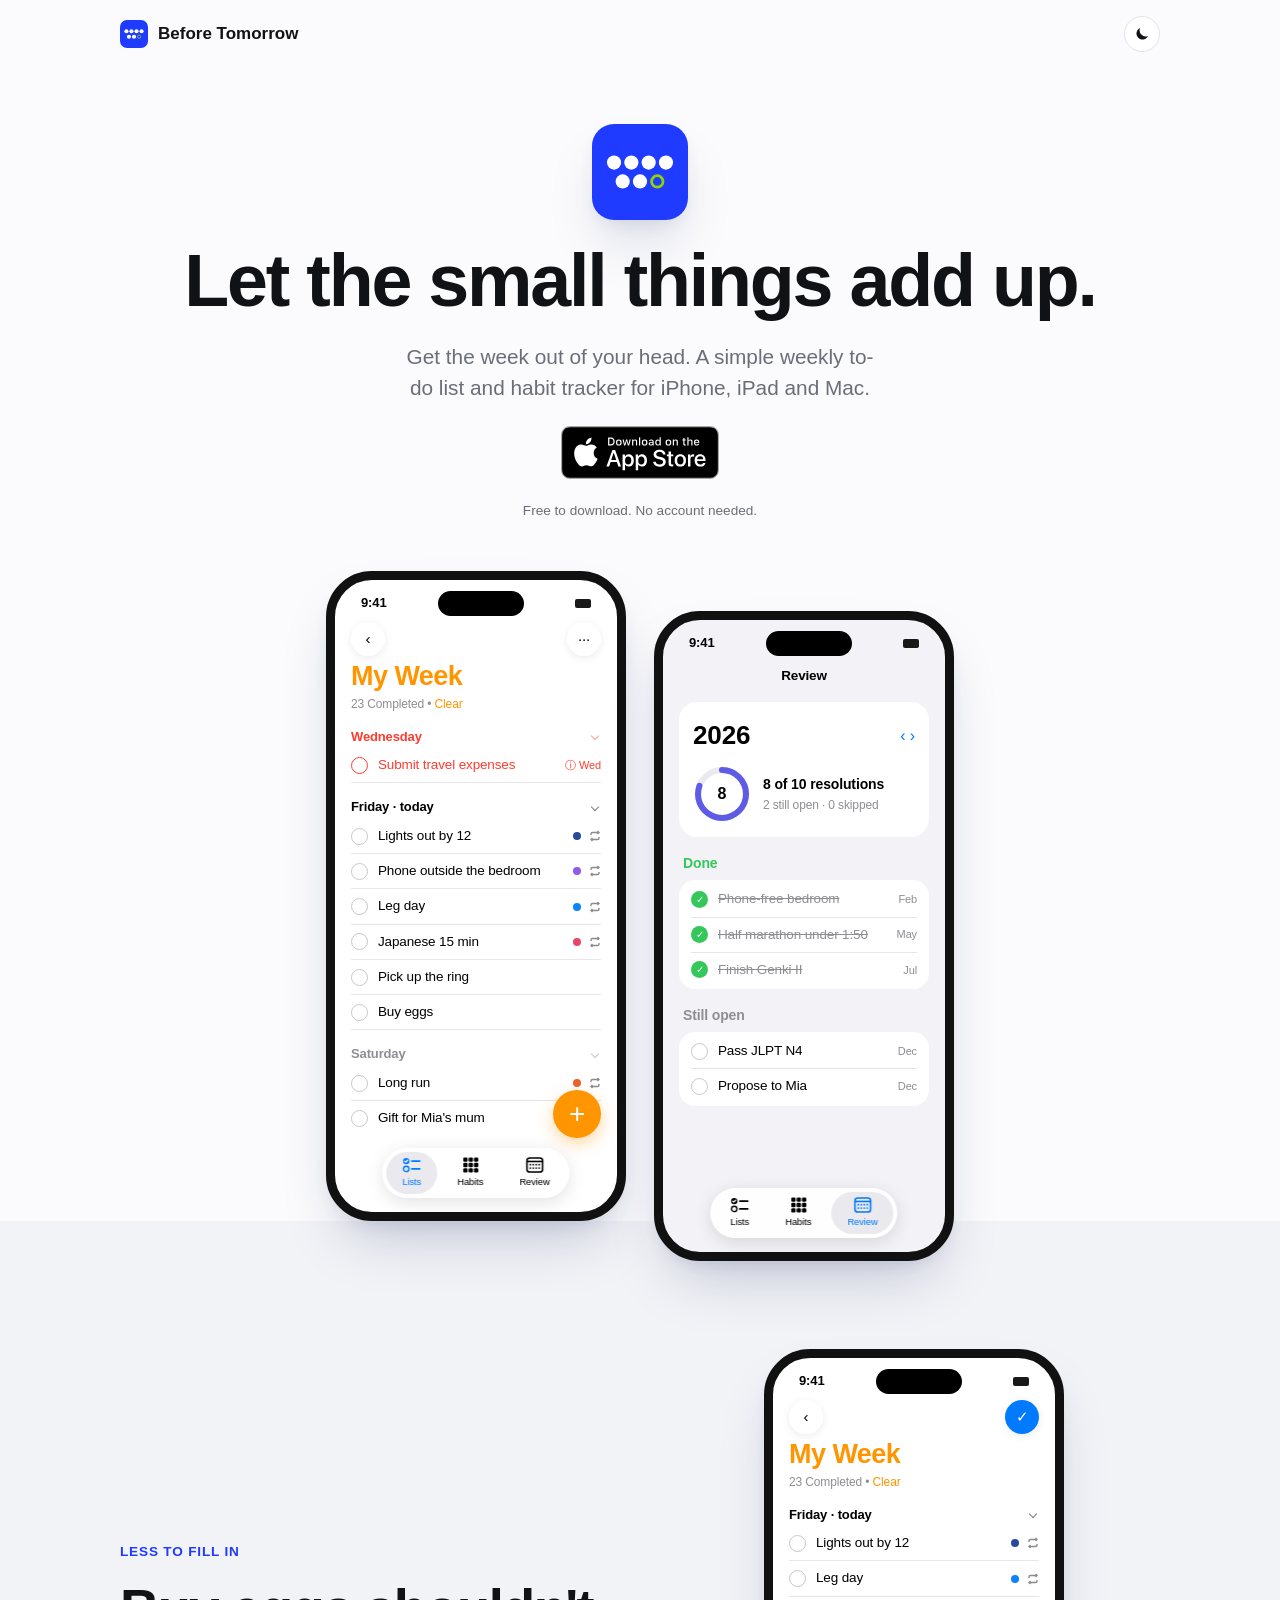
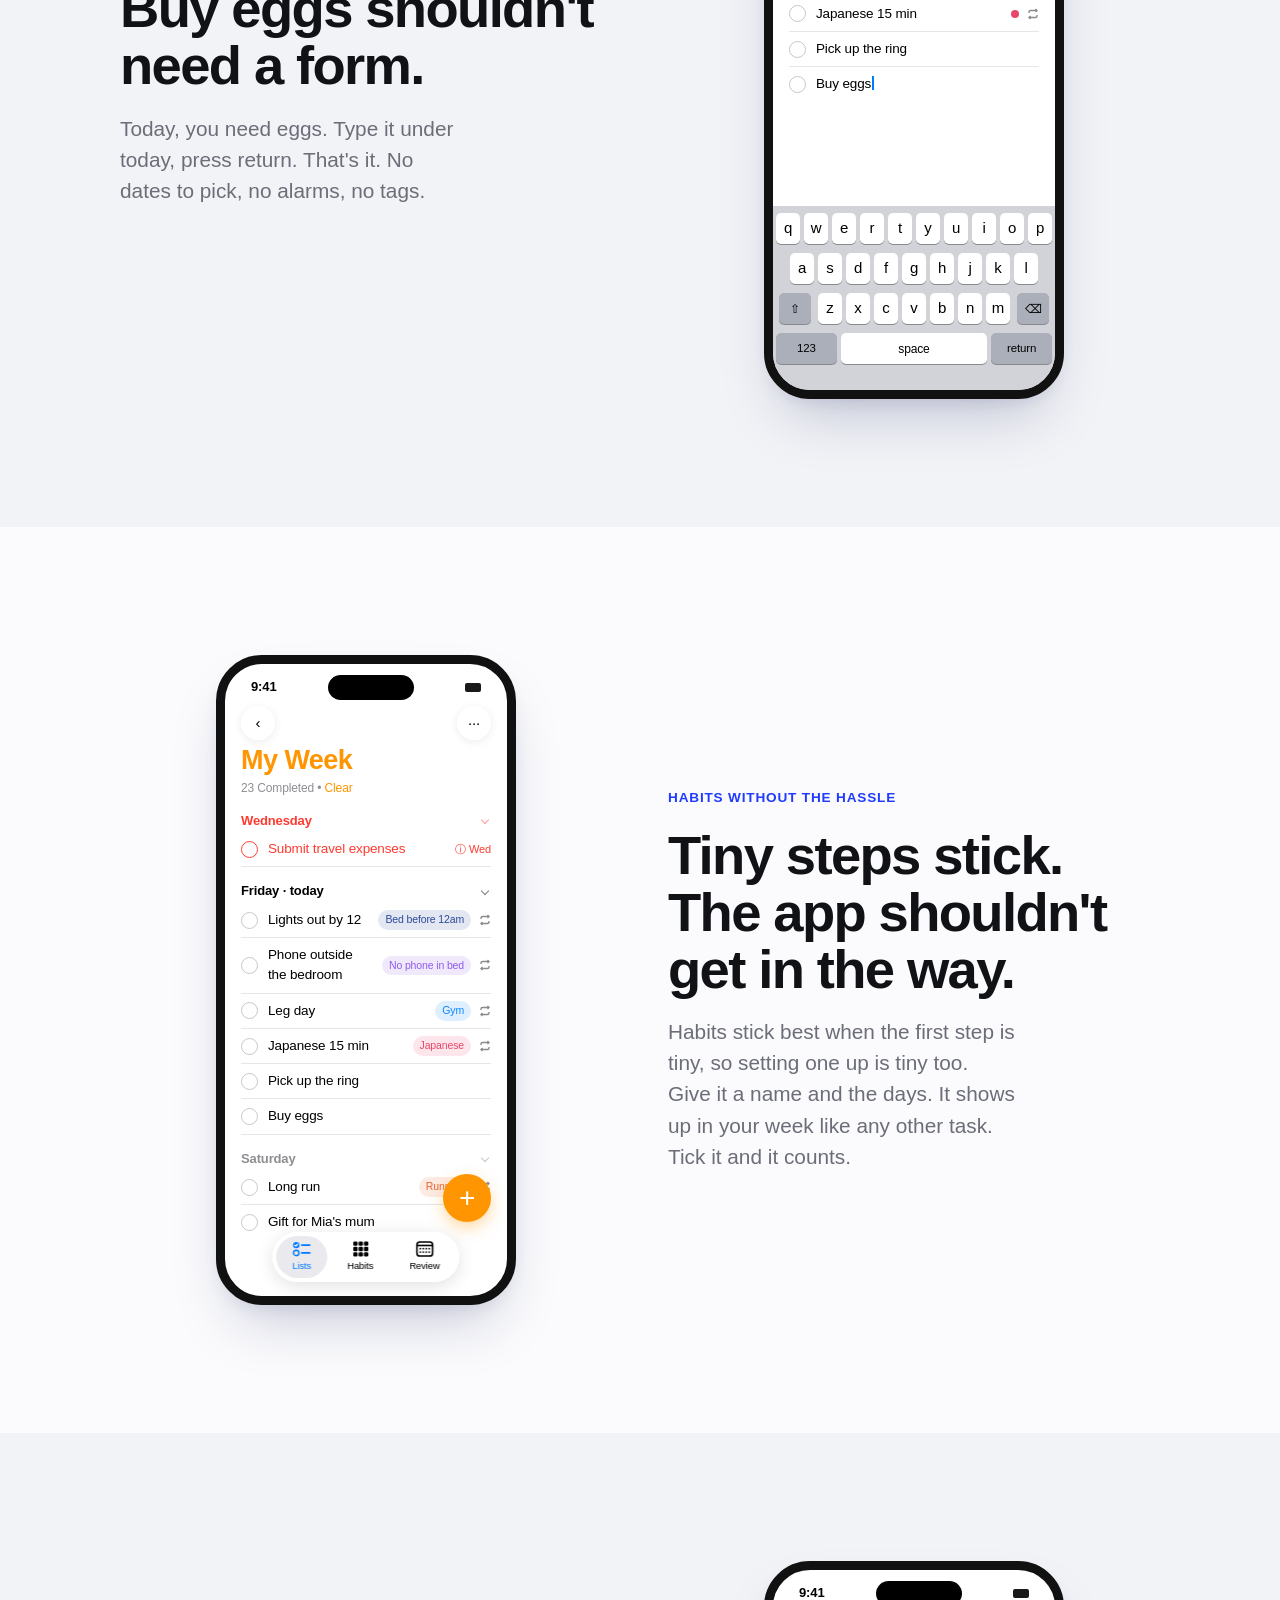
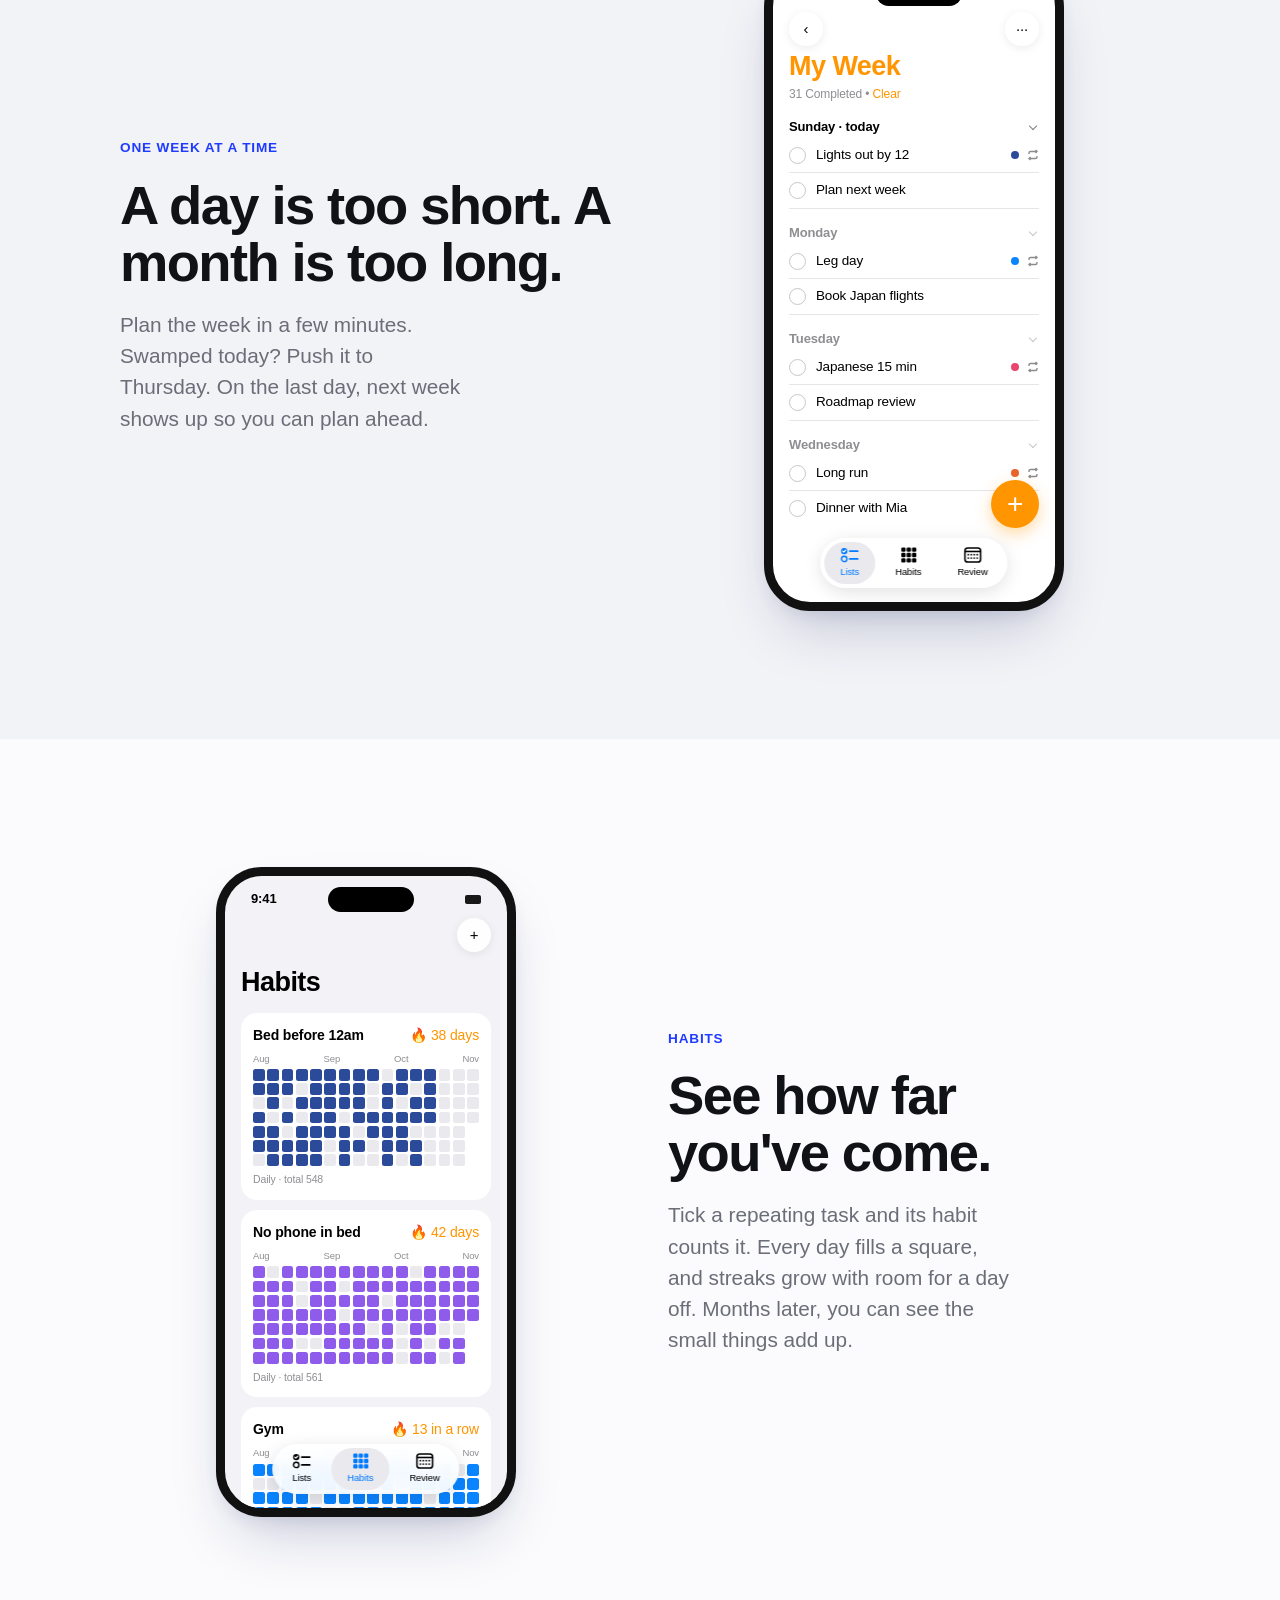
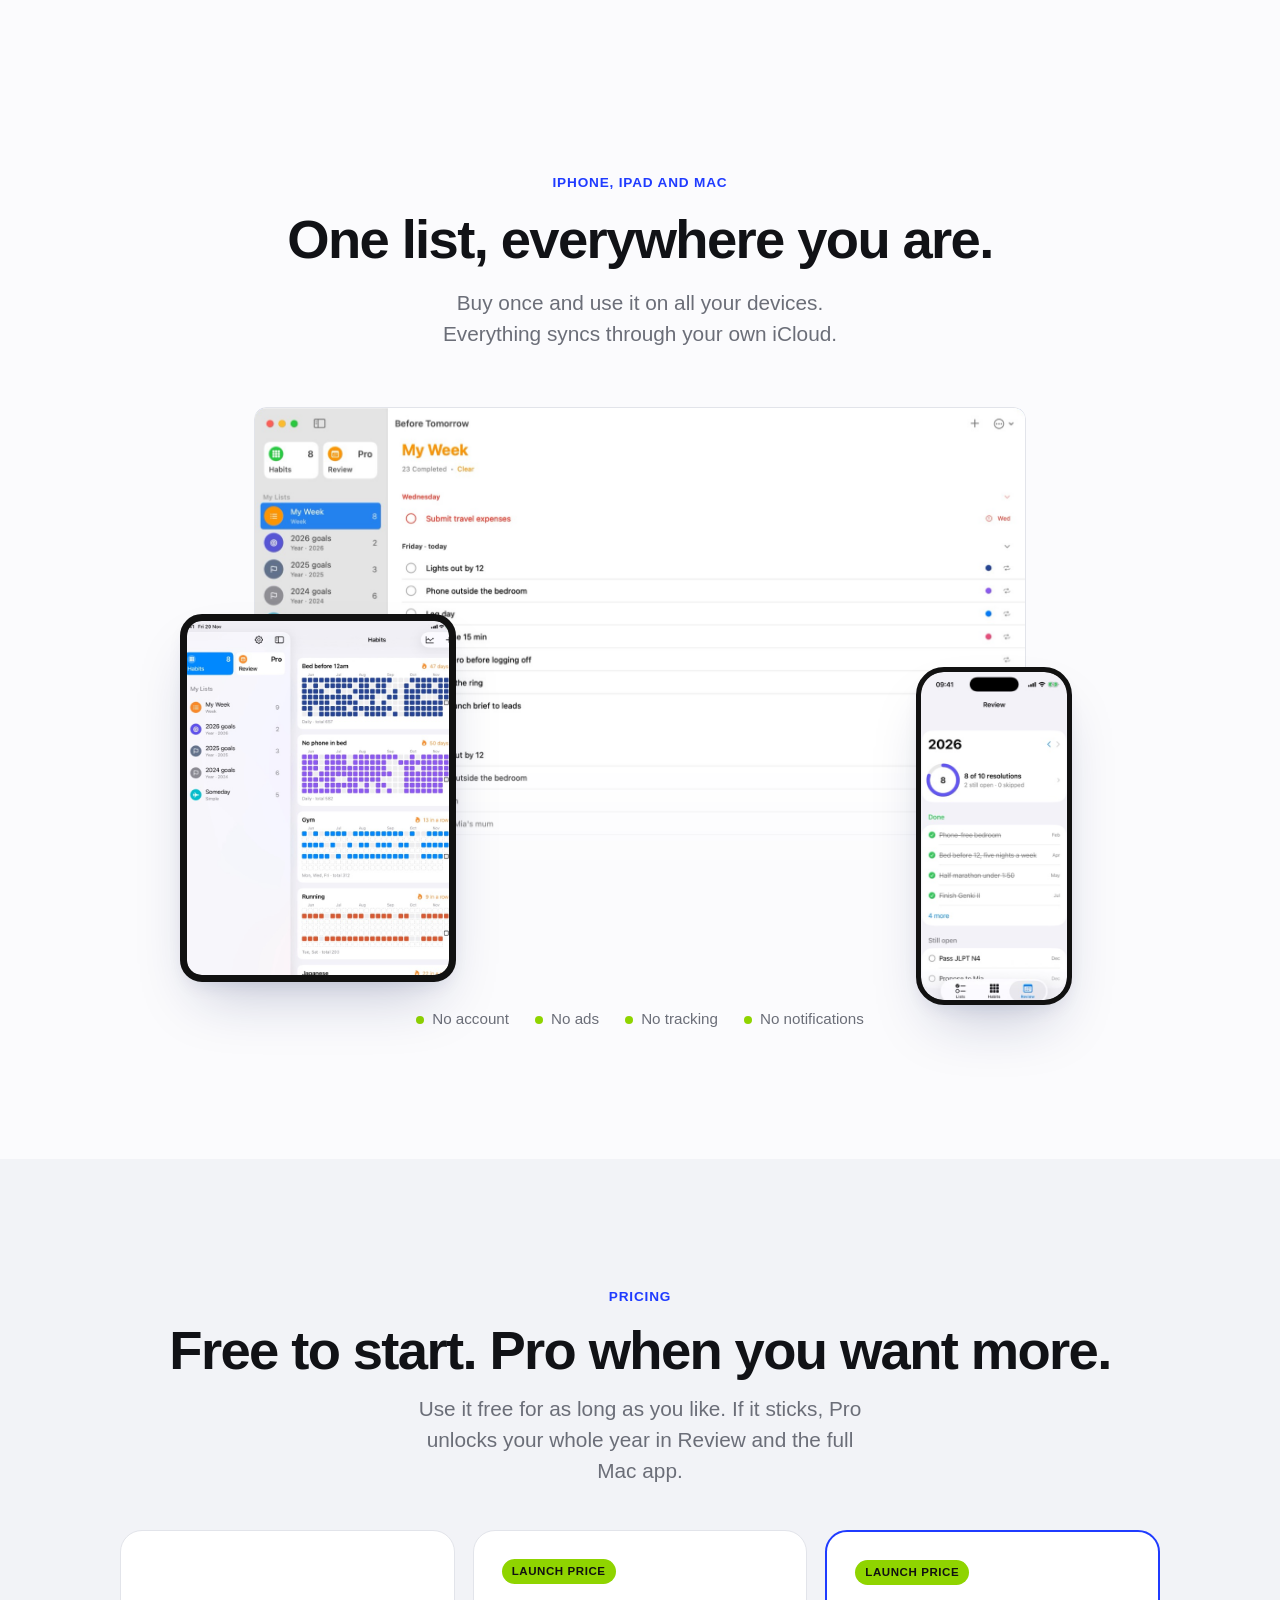
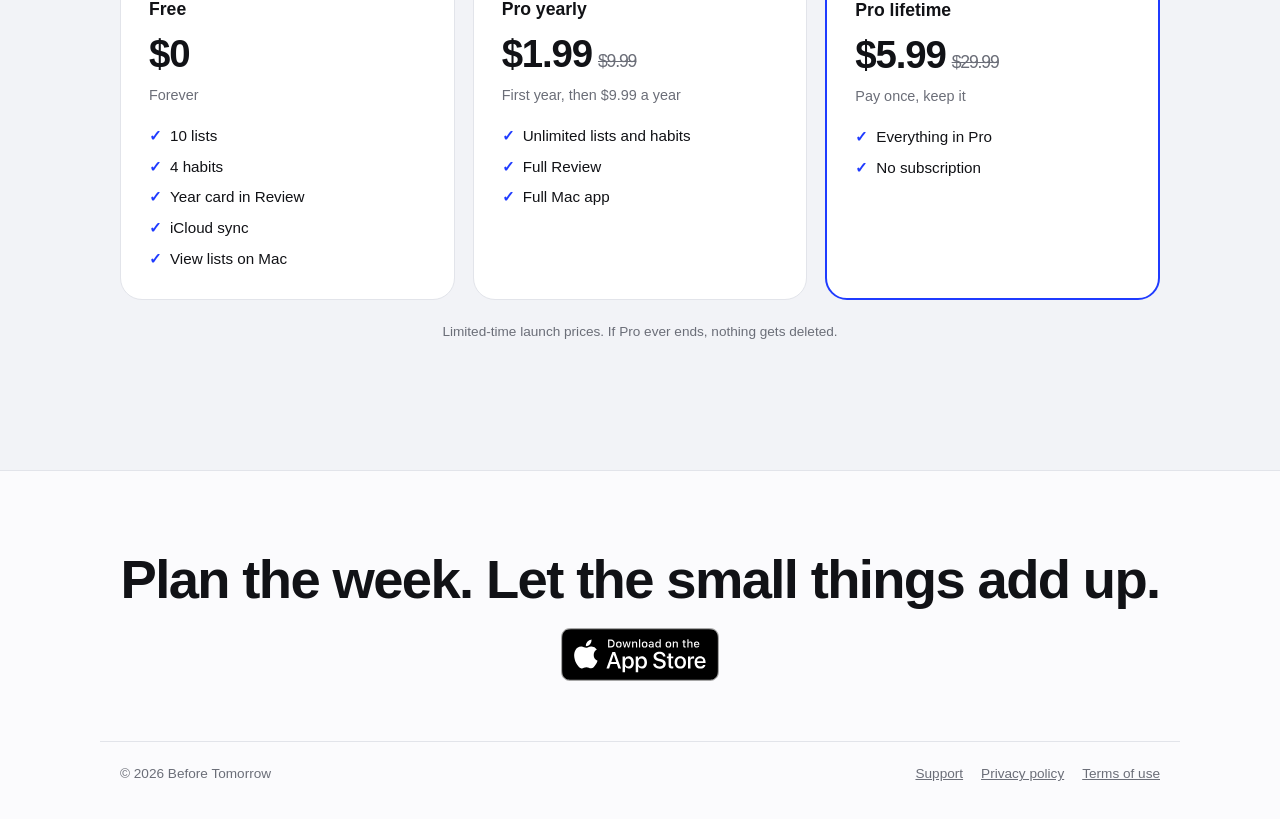
==== commit 6aad42de: "Habit grids fill in day by day with counting streaks Co-Authored-By: Claude Opus 5.5 <noreply@anthro" ====
--- a/index.html
+++ b/index.html
@@ -153,6 +153,9 @@
 .months{display:flex;justify-content:space-between;color:var(--a-muted);font-size:9.5px;margin:6px 0 3px}
 .grid{display:grid;grid-template-columns:repeat(16,1fr);grid-template-rows:repeat(7,1fr);grid-auto-flow:column;gap:2.5px}
 .grid b{aspect-ratio:1;border-radius:2.5px;background:var(--a-empty)}
+.grid b{transition:background-color .12s}
+.grid b.pop{animation:pop .5s cubic-bezier(.3,1.7,.5,1)}
+@keyframes pop{0%{transform:scale(.3)}100%{transform:scale(1)}}
 .hcard .foot{color:var(--a-muted);font-size:10.5px;margin-top:6px}
 .rtitle{text-align:center;font-weight:600;margin:12px 0 16px}
 .ycard{background:var(--a-card);border-radius:18px;padding:14px}
@@ -366,5 +369,33 @@
 })();
 </script>
 
+<script>
+/* Habit grids fill in day by day and the counts climb when the card scrolls into view */
+(function(){
+  if(!('IntersectionObserver' in window)) return;
+  if(window.matchMedia('(prefers-reduced-motion: reduce)').matches) return;
+  document.querySelectorAll('.hcard').forEach(function(card){
+    var g=card.querySelector('.grid'); if(!g) return;
+    var on=[].slice.call(g.children).filter(function(c){return c.style.background});
+    var colors=on.map(function(c){return c.style.background});
+    var nums=[].slice.call(card.querySelectorAll('.h i,.foot')).map(function(el){return {el:el,t:el.textContent}});
+    var running=false;
+    function setNums(p){nums.forEach(function(n){n.el.textContent=n.t.replace(/\d+/g,function(m){return Math.round(+m*p)})})}
+    function play(){
+      if(running||!on.length) return; running=true;
+      on.forEach(function(c){c.style.background='';c.classList.remove('pop')});
+      setNums(0);
+      var dur=1900,t0=performance.now(),k=0;
+      (function step(now){
+        var p=Math.min(1,(now-t0)/dur), e=1-Math.pow(1-p,2), target=Math.round(e*on.length);
+        while(k<target){on[k].style.background=colors[k];k++}
+        setNums(e);
+        if(p<1) requestAnimationFrame(step); else {on[on.length-1].classList.add('pop'); running=false}
+      })(t0);
+    }
+    new IntersectionObserver(function(es){es.forEach(function(e){if(e.isIntersecting) play()})},{threshold:.6}).observe(card);
+  });
+})();
+</script>
 </body>
 </html>
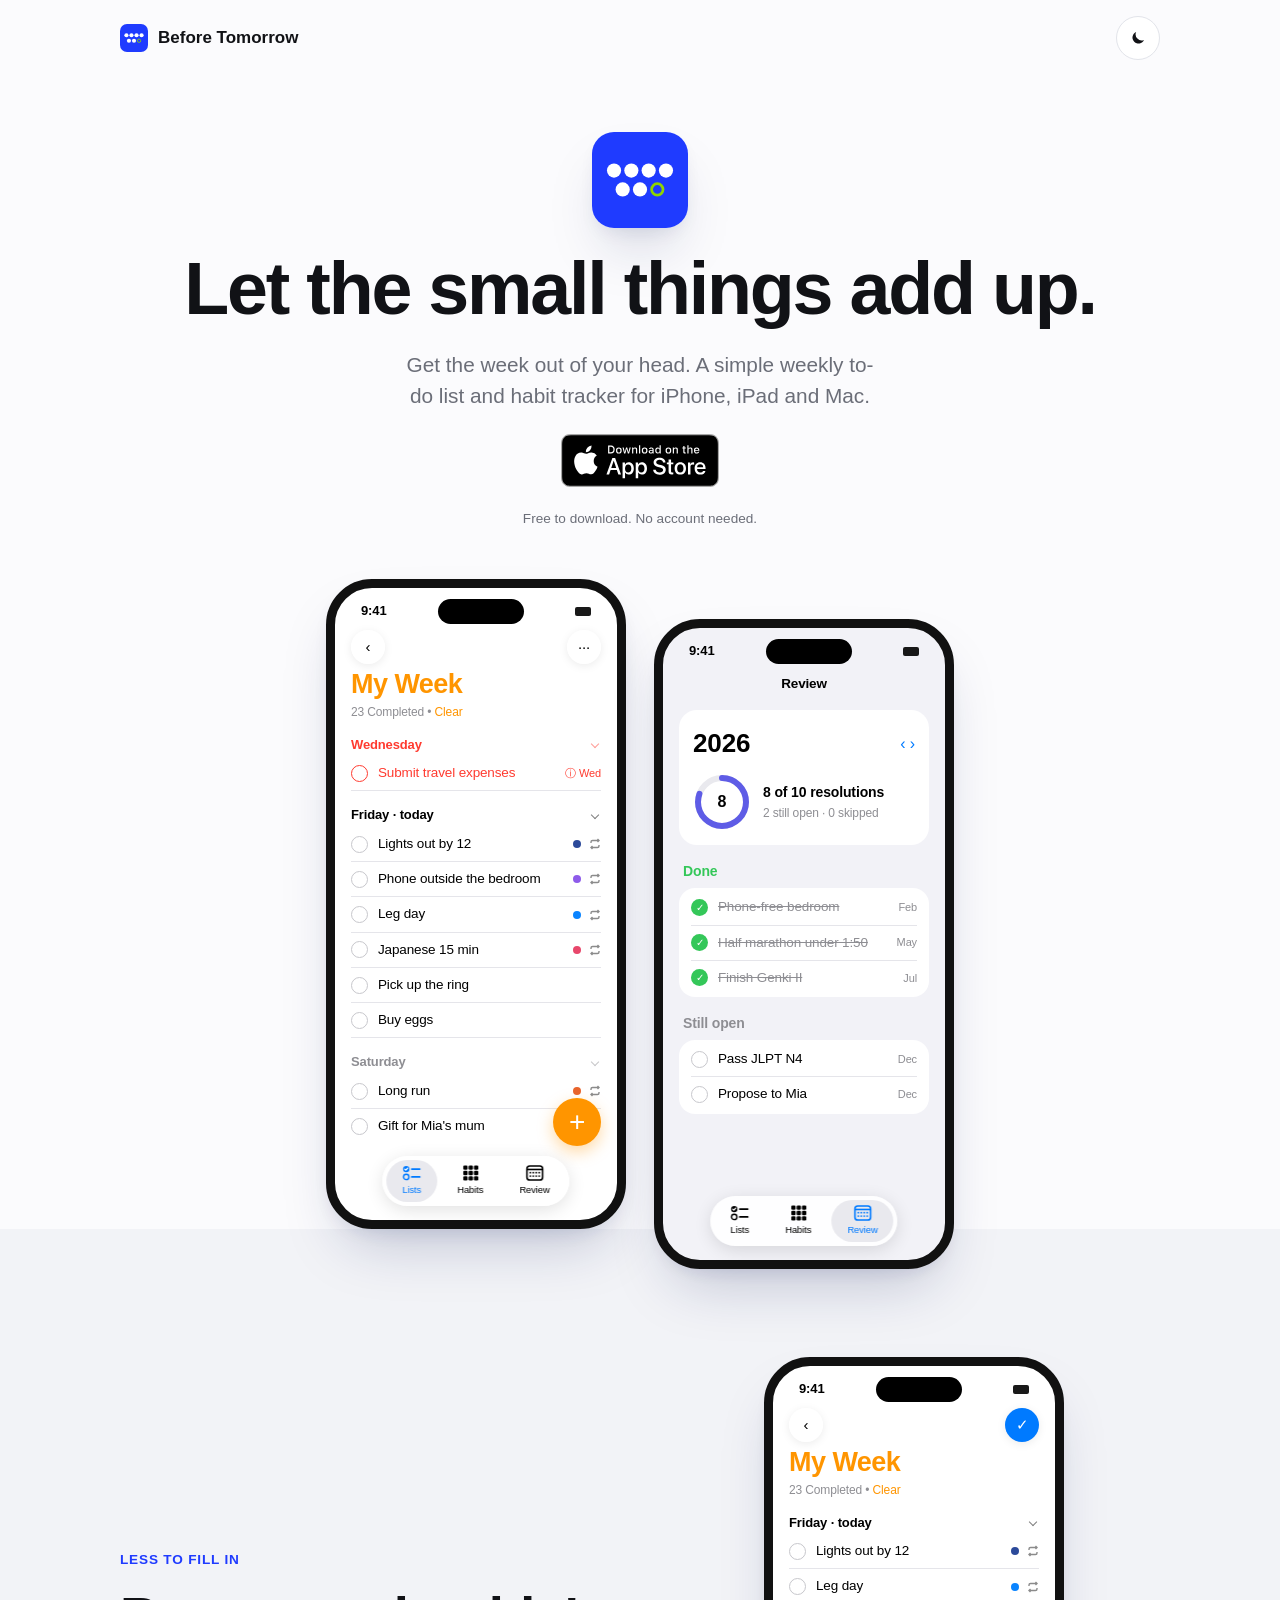
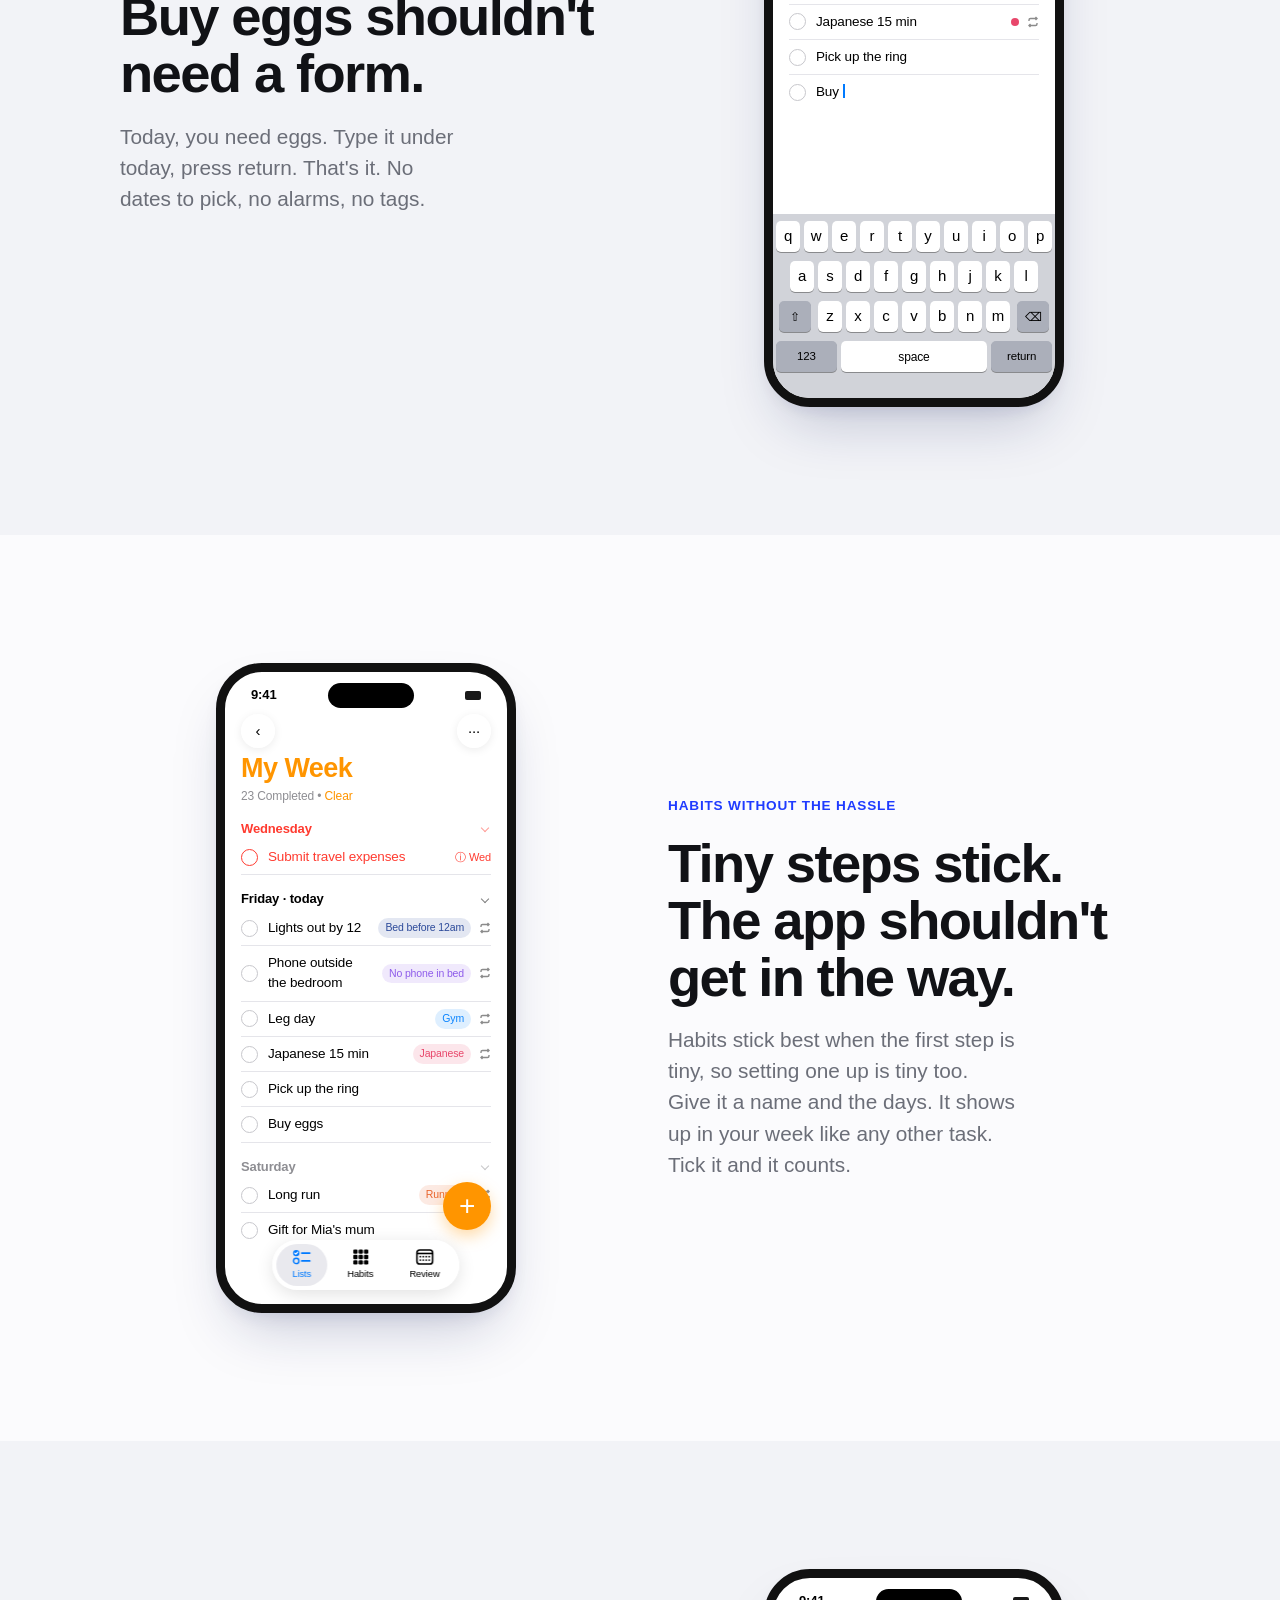
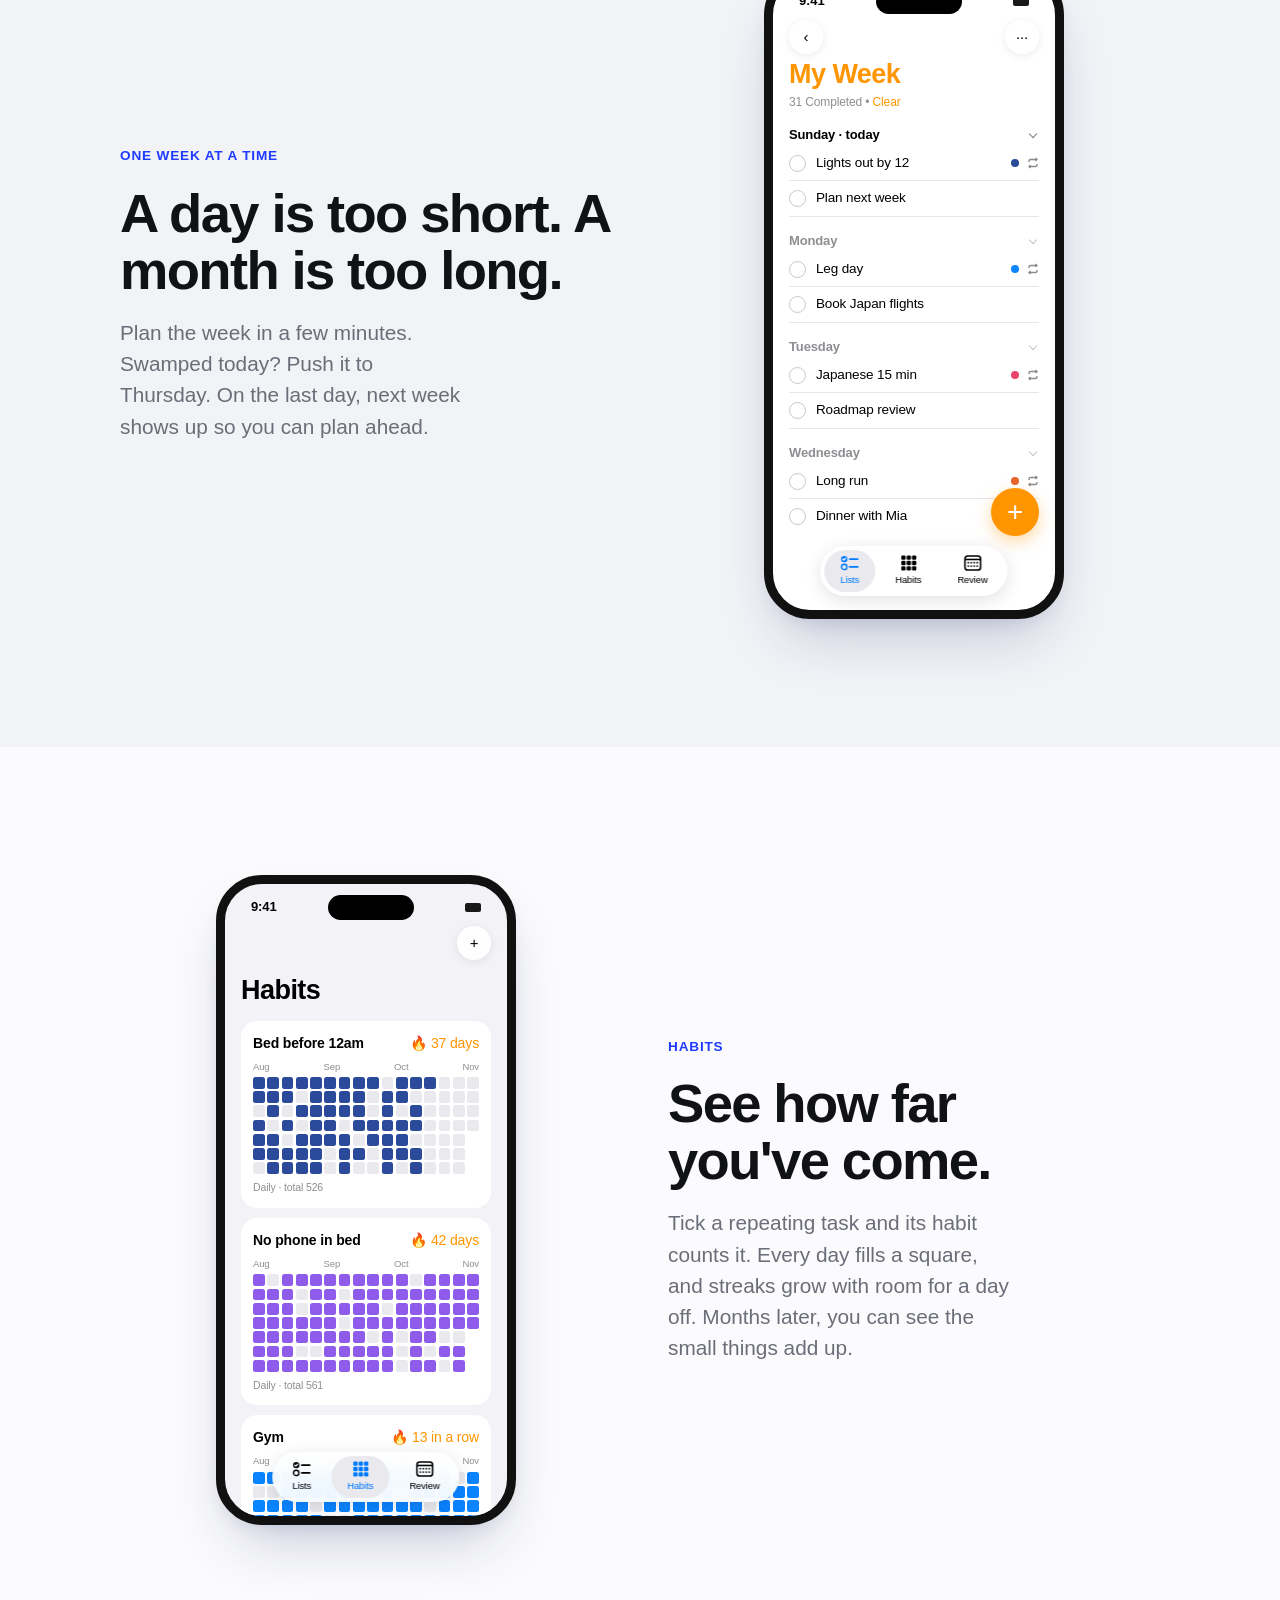
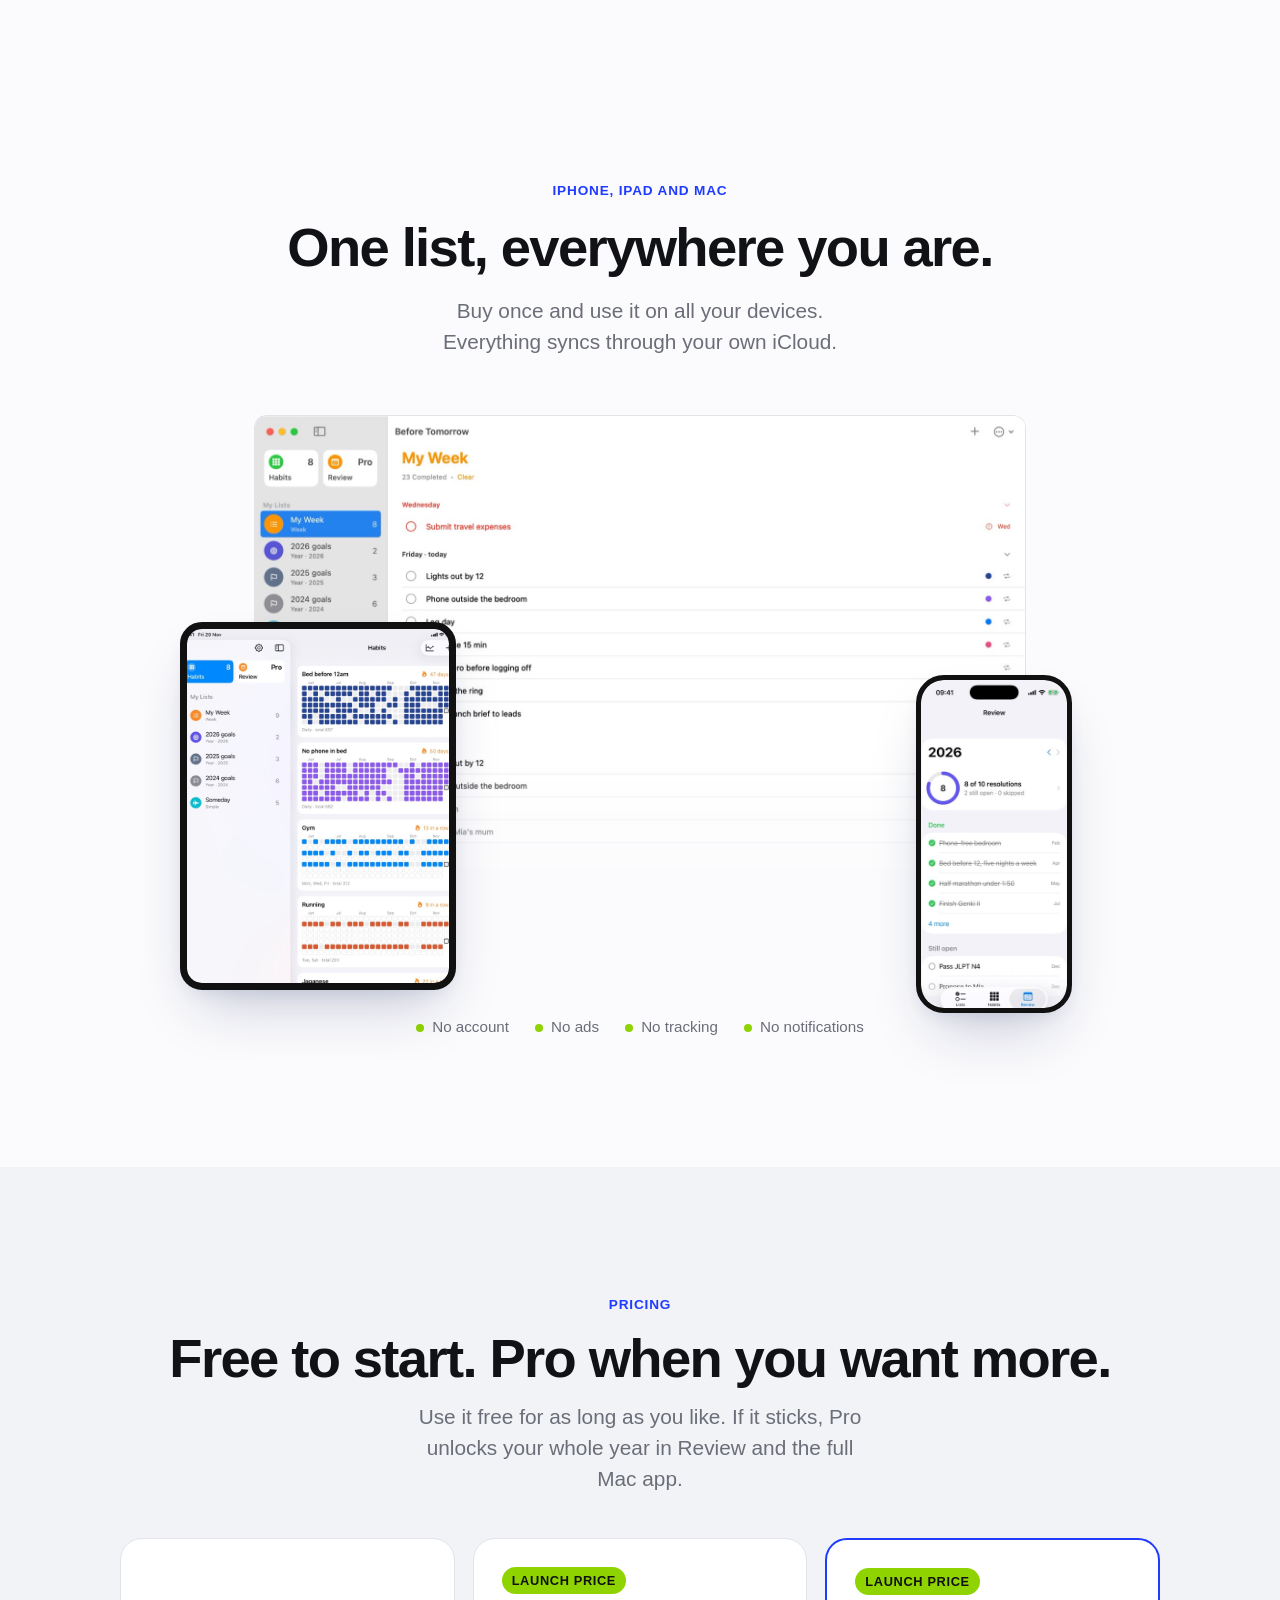
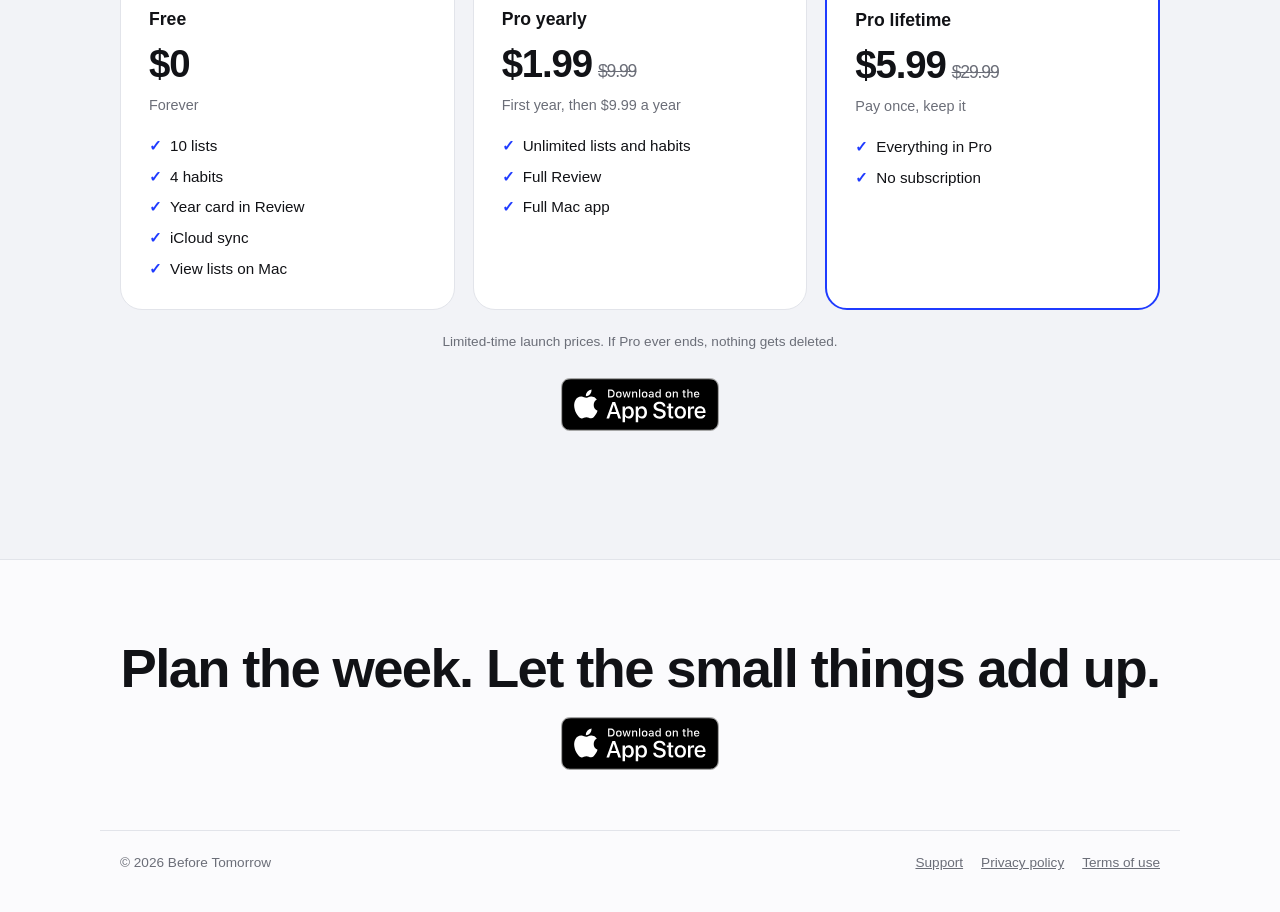
==== commit 60e9f2ac: "Design review fixes: dark bezels, bigger device shots on phones, screen reader labels, typing stops," ====
--- a/index.html
+++ b/index.html
@@ -70,7 +70,7 @@
 nav a{color:var(--muted);text-decoration:none;font-size:.9rem}
 nav .links{display:flex;gap:22px}
 .navend{display:flex;align-items:center;gap:22px}
-.theme{width:36px;height:36px;border-radius:50%;border:1px solid var(--line);background:var(--card);color:var(--fg);display:grid;place-items:center;cursor:pointer;padding:0}
+.theme{width:44px;height:44px;border-radius:50%;border:1px solid var(--line);background:var(--card);color:var(--fg);display:grid;place-items:center;cursor:pointer;padding:0}
 .theme:hover{border-color:var(--muted)}
 .theme:focus-visible{outline:3px solid var(--cobalt);outline-offset:3px}
 .theme svg{width:18px;height:18px;grid-area:1/1}
@@ -103,10 +103,10 @@
 .feature .shot{display:flex;justify-content:center}
 
 /* App screens: drawn to match the real iOS app (system list look, floating tab bar) */
-:root{--a-bg:#FFFFFF;--a-grouped:#F2F2F7;--a-card:#FFFFFF;--a-fg:#000;--a-muted:#8E8E93;--a-line:#E5E5EA;--a-ring:#C7C7CC;--a-empty:#E9E9EE;--a-chrome:rgba(255,255,255,.9);--a-kbd:#D1D3D9;--a-key:#FFFFFF;--a-fnkey:#ABAFBA;--a-keysh:#898A8D}
-@media (prefers-color-scheme:dark){:root:not([data-theme="light"]){--a-bg:#000;--a-grouped:#000;--a-card:#1C1C1E;--a-fg:#fff;--a-muted:#8E8E93;--a-line:#2C2C2E;--a-ring:#48484A;--a-empty:#2C2C2E;--a-chrome:rgba(44,44,46,.9);--a-kbd:#2B2B2D;--a-key:#6B6B6E;--a-fnkey:#464648;--a-keysh:#000}}
-:root[data-theme="dark"]{--a-bg:#000;--a-grouped:#000;--a-card:#1C1C1E;--a-fg:#fff;--a-muted:#8E8E93;--a-line:#2C2C2E;--a-ring:#48484A;--a-empty:#2C2C2E;--a-chrome:rgba(44,44,46,.9);--a-kbd:#2B2B2D;--a-key:#6B6B6E;--a-fnkey:#464648;--a-keysh:#000}
-.phone{width:300px;max-width:100%;aspect-ratio:9/19.5;background:var(--a-bg);color:var(--a-fg);border-radius:46px;border:9px solid #111;box-shadow:var(--shadow);position:relative;overflow:hidden;font-size:13.5px;text-align:left;letter-spacing:-.01em}
+:root{--bezel:#111;--bezel-edge:rgba(0,0,0,0);--a-bg:#FFFFFF;--a-grouped:#F2F2F7;--a-card:#FFFFFF;--a-fg:#000;--a-muted:#8E8E93;--a-line:#E5E5EA;--a-ring:#C7C7CC;--a-empty:#E9E9EE;--a-chrome:rgba(255,255,255,.9);--a-kbd:#D1D3D9;--a-key:#FFFFFF;--a-fnkey:#ABAFBA;--a-keysh:#898A8D}
+@media (prefers-color-scheme:dark){:root:not([data-theme="light"]){--bezel:#2A2C33;--bezel-edge:rgba(255,255,255,.10);--a-bg:#000;--a-grouped:#000;--a-card:#1C1C1E;--a-fg:#fff;--a-muted:#8E8E93;--a-line:#2C2C2E;--a-ring:#48484A;--a-empty:#2C2C2E;--a-chrome:rgba(44,44,46,.9);--a-kbd:#2B2B2D;--a-key:#6B6B6E;--a-fnkey:#464648;--a-keysh:#000}}
+:root[data-theme="dark"]{--bezel:#2A2C33;--bezel-edge:rgba(255,255,255,.10);--a-bg:#000;--a-grouped:#000;--a-card:#1C1C1E;--a-fg:#fff;--a-muted:#8E8E93;--a-line:#2C2C2E;--a-ring:#48484A;--a-empty:#2C2C2E;--a-chrome:rgba(44,44,46,.9);--a-kbd:#2B2B2D;--a-key:#6B6B6E;--a-fnkey:#464648;--a-keysh:#000}
+.phone{width:300px;max-width:100%;aspect-ratio:9/19.5;background:var(--a-bg);color:var(--a-fg);border-radius:46px;border:9px solid var(--bezel);box-shadow:0 0 0 1px var(--bezel-edge),var(--shadow);position:relative;overflow:hidden;font-size:13.5px;text-align:left;letter-spacing:-.01em}
 .phone.grouped{background:var(--a-grouped)}
 .sb{display:flex;justify-content:space-between;align-items:center;padding:12px 26px 0;font-weight:600;font-size:13px;height:34px}
 .sb .island{width:86px;height:25px;background:#000;border-radius:14px}
@@ -179,12 +179,12 @@
 .stage figure{margin:0}
 .stage img{display:block;width:100%;height:100%;object-fit:cover;object-position:top}
 .macwin{width:84%;margin:0 auto!important;border-radius:12px;overflow:hidden;border:1px solid var(--line);box-shadow:var(--shadow);-webkit-mask-image:linear-gradient(#000 70%,transparent);mask-image:linear-gradient(#000 70%,transparent)}
-.dev{position:absolute;bottom:0;background:#111;box-shadow:var(--shadow);overflow:hidden}
-.ipadf{left:0;width:30%;aspect-ratio:3/4;border:7px solid #111;border-radius:22px}
+.dev{position:absolute;bottom:0;background:var(--bezel);box-shadow:0 0 0 1px var(--bezel-edge),var(--shadow);overflow:hidden}
+.ipadf{left:0;width:30%;aspect-ratio:3/4;border:7px solid var(--bezel);border-radius:22px}
 .ipadf img{border-radius:14px}
-.phonef{right:3%;width:17%;aspect-ratio:9/19.5;border:5px solid #111;border-radius:28px;bottom:-4%}
+.phonef{right:3%;width:17%;aspect-ratio:9/19.5;border:5px solid var(--bezel);border-radius:28px;bottom:-4%}
 .phonef img{border-radius:22px}
-@media (max-width:600px){.ipadf{border-width:4px;border-radius:12px}.ipadf img{border-radius:8px}.phonef{border-width:3px;border-radius:16px}.phonef img{border-radius:12px}}
+@media (max-width:600px){.devices{overflow:hidden}.stage{padding-bottom:34%}.macwin{width:100%}.ipadf{width:44%;left:-2%}.phonef{width:28%;right:0;bottom:-2%}.ipadf{border-width:4px;border-radius:12px}.ipadf img{border-radius:8px}.phonef{border-width:3px;border-radius:16px}.phonef img{border-radius:12px}}
 .tick-row{display:flex;flex-wrap:wrap;justify-content:center;gap:10px 26px;color:var(--muted);font-size:.95rem;margin-top:8px}
 .tick-row span::before{content:"";display:inline-block;width:8px;height:8px;border-radius:50%;background:var(--lime);margin-right:8px;vertical-align:middle}
 
@@ -200,9 +200,10 @@
 .plan .per{color:var(--muted);font-size:.9rem}
 .plan ul{list-style:none;padding:0;margin:6px 0 0;display:flex;flex-direction:column;gap:8px;font-size:.95rem}
 .plan li::before{content:"✓";color:var(--cobalt);font-weight:700;margin-right:8px}
-.pill{align-self:flex-start;background:var(--lime);color:#111;font-size:.72rem;font-weight:700;letter-spacing:.05em;text-transform:uppercase;padding:4px 10px;border-radius:999px}
+.pill{align-self:flex-start;background:var(--lime);color:#111;font-size:.72rem;font-weight:700;letter-spacing:.05em;text-transform:uppercase;padding:4px 10px;border-radius:999px;font-size:.8rem}
 .pill.ghost{visibility:hidden}
 .pricing .head .lead{max-width:44ch}
+.price-cta{display:flex;justify-content:center;margin-top:26px}
 .fine{text-align:center;color:var(--muted);font-size:.85rem;margin-top:22px}
 
 /* FAQ */
@@ -219,10 +220,12 @@
 /* Footer */
 footer{border-top:1px solid var(--line)}
 footer .cta{display:flex;flex-direction:column;align-items:center;gap:20px;text-align:center;padding-block:80px 60px}
-footer .bottom{display:flex;justify-content:space-between;flex-wrap:wrap;gap:12px;color:var(--muted);font-size:.85rem;padding-block:22px 34px;border-top:1px solid var(--line)}
-footer .bottom a{color:var(--muted);margin-left:18px}
+footer .bottom{display:flex;justify-content:space-between;flex-wrap:wrap;gap:12px;color:var(--muted);font-size:.85rem;padding-block:8px 24px;border-top:1px solid var(--line)}
+footer .bottom a{color:var(--muted);margin-left:18px;display:inline-block;padding-block:14px}
+footer .bottom>span{align-self:center}
 
 @media (max-width:820px){
+  .pill.ghost{display:none}
   .feature .wrap{grid-template-columns:1fr;gap:40px;text-align:left}
   .feature.flip .text{order:0}
   .plans{grid-template-columns:1fr}
@@ -253,24 +256,24 @@
   <a class="badge" href="https://apps.apple.com/app/id6837536057"><img src="img/app-store-badge.svg" alt="Download on the App Store" width="160" height="53"></a>
   <p class="sub">Free to download. No account needed.</p>
 
-  <div class="hero-screens"><div class="phone" aria-label="Week list"><div class="sb"><span>9:41</span><span class="island"></span><span class="ic"><b></b></span></div><div class="body"><div class="navrow"><span class="circ">‹</span><span class="circ ">···</span></div><div class="lt orange">My Week</div><div class="meta">23 Completed • <span>Clear</span></div><div class="day past">Wednesday</div><div class="row past"><span class="c"></span><span class="t">Submit travel expenses</span><span class="end"><span style="color:var(--red)">ⓘ Wed</span></span></div><div class="day">Friday · today</div><div class="row "><span class="c"></span><span class="t">Lights out by 12</span><span class="end"><span class="dot" style="background:#2C4A9A"></span><svg class="rep" viewBox="0 0 12 12" fill="none" stroke="currentColor" stroke-width="1.4"><path d="M2 5V4a1.5 1.5 0 0 1 1.5-1.5H10M8.5 1 10 2.5 8.5 4M10 7v1a1.5 1.5 0 0 1-1.5 1.5H2M3.5 11 2 9.5 3.5 8"/></svg></span></div><div class="row "><span class="c"></span><span class="t">Phone outside the bedroom</span><span class="end"><span class="dot" style="background:#8E5BEA"></span><svg class="rep" viewBox="0 0 12 12" fill="none" stroke="currentColor" stroke-width="1.4"><path d="M2 5V4a1.5 1.5 0 0 1 1.5-1.5H10M8.5 1 10 2.5 8.5 4M10 7v1a1.5 1.5 0 0 1-1.5 1.5H2M3.5 11 2 9.5 3.5 8"/></svg></span></div><div class="row "><span class="c"></span><span class="t">Leg day</span><span class="end"><span class="dot" style="background:#0A84FF"></span><svg class="rep" viewBox="0 0 12 12" fill="none" stroke="currentColor" stroke-width="1.4"><path d="M2 5V4a1.5 1.5 0 0 1 1.5-1.5H10M8.5 1 10 2.5 8.5 4M10 7v1a1.5 1.5 0 0 1-1.5 1.5H2M3.5 11 2 9.5 3.5 8"/></svg></span></div><div class="row "><span class="c"></span><span class="t">Japanese 15 min</span><span class="end"><span class="dot" style="background:#E8476B"></span><svg class="rep" viewBox="0 0 12 12" fill="none" stroke="currentColor" stroke-width="1.4"><path d="M2 5V4a1.5 1.5 0 0 1 1.5-1.5H10M8.5 1 10 2.5 8.5 4M10 7v1a1.5 1.5 0 0 1-1.5 1.5H2M3.5 11 2 9.5 3.5 8"/></svg></span></div><div class="row "><span class="c"></span><span class="t">Pick up the ring</span><span class="end"></span></div><div class="row "><span class="c"></span><span class="t">Buy eggs</span><span class="end"></span></div><div class="day later">Saturday</div><div class="row "><span class="c"></span><span class="t">Long run</span><span class="end"><span class="dot" style="background:#E8642C"></span><svg class="rep" viewBox="0 0 12 12" fill="none" stroke="currentColor" stroke-width="1.4"><path d="M2 5V4a1.5 1.5 0 0 1 1.5-1.5H10M8.5 1 10 2.5 8.5 4M10 7v1a1.5 1.5 0 0 1-1.5 1.5H2M3.5 11 2 9.5 3.5 8"/></svg></span></div><div class="row "><span class="c"></span><span class="t">Gift for Mia&#39;s mum</span><span class="end"></span></div></div><div class="fab">+</div><div class="tabbar"><span class="on"><svg viewBox="0 0 24 20" aria-hidden="true"><circle cx="5" cy="5" r="4" fill="currentColor"/><path d="M3.2 5.1l1.3 1.3 2.4-2.6" fill="none" stroke="var(--a-bg)" stroke-width="1.6" stroke-linecap="round" stroke-linejoin="round"/><circle cx="5" cy="15" r="3.4" fill="none" stroke="currentColor" stroke-width="1.8"/><path d="M12 5h10M12 15h10" stroke="currentColor" stroke-width="2.2" stroke-linecap="round"/></svg>Lists</span><span class=""><svg viewBox="0 0 20 20" aria-hidden="true" fill="currentColor"><rect x="0.6" y="0.6" width="5.4" height="5.4" rx="1.5"/><rect x="7.3" y="0.6" width="5.4" height="5.4" rx="1.5"/><rect x="14" y="0.6" width="5.4" height="5.4" rx="1.5"/><rect x="0.6" y="7.3" width="5.4" height="5.4" rx="1.5"/><rect x="7.3" y="7.3" width="5.4" height="5.4" rx="1.5"/><rect x="14" y="7.3" width="5.4" height="5.4" rx="1.5"/><rect x="0.6" y="14" width="5.4" height="5.4" rx="1.5"/><rect x="7.3" y="14" width="5.4" height="5.4" rx="1.5"/><rect x="14" y="14" width="5.4" height="5.4" rx="1.5"/></svg>Habits</span><span class=""><svg viewBox="0 0 22 20" aria-hidden="true"><rect x="1.2" y="1.2" width="19.6" height="17.6" rx="3.5" fill="none" stroke="currentColor" stroke-width="2"/><path d="M1.5 5.6h19" stroke="currentColor" stroke-width="2"/><g fill="currentColor"><circle cx="5.5" cy="9.6" r="1.1"/><circle cx="9.2" cy="9.6" r="1.1"/><circle cx="12.9" cy="9.6" r="1.1"/><circle cx="16.6" cy="9.6" r="1.1"/><circle cx="5.5" cy="13.8" r="1.1"/><circle cx="9.2" cy="13.8" r="1.1"/><circle cx="12.9" cy="13.8" r="1.1"/><circle cx="16.6" cy="13.8" r="1.1"/></g></svg>Review</span></div></div><div class="phone grouped" aria-label="Review"><div class="sb"><span>9:41</span><span class="island"></span><span class="ic"><b></b></span></div><div class="body"><div class="rtitle">Review</div><div class="ycard"><div class="yr">2026<span>‹ ›</span></div><div class="sum"><svg width="58" height="58" viewBox="0 0 58 58"><circle cx="29" cy="29" r="24" fill="none" stroke="var(--a-empty)" stroke-width="6"/><circle cx="29" cy="29" r="24" fill="none" stroke="#5E5CE6" stroke-width="6" stroke-linecap="round" stroke-dasharray="120.6 150.8" transform="rotate(-90 29 29)"/><text x="29" y="34" text-anchor="middle" font-size="16" font-weight="600" fill="currentColor">8</text></svg><div><b>8 of 10 resolutions</b><small>2 still open · 0 skipped</small></div></div></div><div class="sec green">Done</div><div class="lcard"><div class="row done"><span class="gc">✓</span><span class="t">Phone-free bedroom</span><span class="end">Feb</span></div><div class="row done"><span class="gc">✓</span><span class="t">Half marathon under 1:50</span><span class="end">May</span></div><div class="row done"><span class="gc">✓</span><span class="t">Finish Genki II</span><span class="end">Jul</span></div></div><div class="sec grey">Still open</div><div class="lcard"><div class="row"><span class="c"></span><span class="t">Pass JLPT N4</span><span class="end" style="color:var(--a-muted)">Dec</span></div><div class="row"><span class="c"></span><span class="t">Propose to Mia</span><span class="end" style="color:var(--a-muted)">Dec</span></div></div></div><div class="tabbar"><span class=""><svg viewBox="0 0 24 20" aria-hidden="true"><circle cx="5" cy="5" r="4" fill="currentColor"/><path d="M3.2 5.1l1.3 1.3 2.4-2.6" fill="none" stroke="var(--a-bg)" stroke-width="1.6" stroke-linecap="round" stroke-linejoin="round"/><circle cx="5" cy="15" r="3.4" fill="none" stroke="currentColor" stroke-width="1.8"/><path d="M12 5h10M12 15h10" stroke="currentColor" stroke-width="2.2" stroke-linecap="round"/></svg>Lists</span><span class=""><svg viewBox="0 0 20 20" aria-hidden="true" fill="currentColor"><rect x="0.6" y="0.6" width="5.4" height="5.4" rx="1.5"/><rect x="7.3" y="0.6" width="5.4" height="5.4" rx="1.5"/><rect x="14" y="0.6" width="5.4" height="5.4" rx="1.5"/><rect x="0.6" y="7.3" width="5.4" height="5.4" rx="1.5"/><rect x="7.3" y="7.3" width="5.4" height="5.4" rx="1.5"/><rect x="14" y="7.3" width="5.4" height="5.4" rx="1.5"/><rect x="0.6" y="14" width="5.4" height="5.4" rx="1.5"/><rect x="7.3" y="14" width="5.4" height="5.4" rx="1.5"/><rect x="14" y="14" width="5.4" height="5.4" rx="1.5"/></svg>Habits</span><span class="on"><svg viewBox="0 0 22 20" aria-hidden="true"><rect x="1.2" y="1.2" width="19.6" height="17.6" rx="3.5" fill="none" stroke="currentColor" stroke-width="2"/><path d="M1.5 5.6h19" stroke="currentColor" stroke-width="2"/><g fill="currentColor"><circle cx="5.5" cy="9.6" r="1.1"/><circle cx="9.2" cy="9.6" r="1.1"/><circle cx="12.9" cy="9.6" r="1.1"/><circle cx="16.6" cy="9.6" r="1.1"/><circle cx="5.5" cy="13.8" r="1.1"/><circle cx="9.2" cy="13.8" r="1.1"/><circle cx="12.9" cy="13.8" r="1.1"/><circle cx="16.6" cy="13.8" r="1.1"/></g></svg>Review</span></div></div></div>
+  <div class="hero-screens"><div class="phone" role="img" aria-label="Before Tomorrow on iPhone: the My Week list for today"><div class="sb"><span>9:41</span><span class="island"></span><span class="ic"><b></b></span></div><div class="body"><div class="navrow"><span class="circ">‹</span><span class="circ ">···</span></div><div class="lt orange">My Week</div><div class="meta">23 Completed • <span>Clear</span></div><div class="day past">Wednesday</div><div class="row past"><span class="c"></span><span class="t">Submit travel expenses</span><span class="end"><span style="color:var(--red)">ⓘ Wed</span></span></div><div class="day">Friday · today</div><div class="row "><span class="c"></span><span class="t">Lights out by 12</span><span class="end"><span class="dot" style="background:#2C4A9A"></span><svg class="rep" viewBox="0 0 12 12" fill="none" stroke="currentColor" stroke-width="1.4"><path d="M2 5V4a1.5 1.5 0 0 1 1.5-1.5H10M8.5 1 10 2.5 8.5 4M10 7v1a1.5 1.5 0 0 1-1.5 1.5H2M3.5 11 2 9.5 3.5 8"/></svg></span></div><div class="row "><span class="c"></span><span class="t">Phone outside the bedroom</span><span class="end"><span class="dot" style="background:#8E5BEA"></span><svg class="rep" viewBox="0 0 12 12" fill="none" stroke="currentColor" stroke-width="1.4"><path d="M2 5V4a1.5 1.5 0 0 1 1.5-1.5H10M8.5 1 10 2.5 8.5 4M10 7v1a1.5 1.5 0 0 1-1.5 1.5H2M3.5 11 2 9.5 3.5 8"/></svg></span></div><div class="row "><span class="c"></span><span class="t">Leg day</span><span class="end"><span class="dot" style="background:#0A84FF"></span><svg class="rep" viewBox="0 0 12 12" fill="none" stroke="currentColor" stroke-width="1.4"><path d="M2 5V4a1.5 1.5 0 0 1 1.5-1.5H10M8.5 1 10 2.5 8.5 4M10 7v1a1.5 1.5 0 0 1-1.5 1.5H2M3.5 11 2 9.5 3.5 8"/></svg></span></div><div class="row "><span class="c"></span><span class="t">Japanese 15 min</span><span class="end"><span class="dot" style="background:#E8476B"></span><svg class="rep" viewBox="0 0 12 12" fill="none" stroke="currentColor" stroke-width="1.4"><path d="M2 5V4a1.5 1.5 0 0 1 1.5-1.5H10M8.5 1 10 2.5 8.5 4M10 7v1a1.5 1.5 0 0 1-1.5 1.5H2M3.5 11 2 9.5 3.5 8"/></svg></span></div><div class="row "><span class="c"></span><span class="t">Pick up the ring</span><span class="end"></span></div><div class="row "><span class="c"></span><span class="t">Buy eggs</span><span class="end"></span></div><div class="day later">Saturday</div><div class="row "><span class="c"></span><span class="t">Long run</span><span class="end"><span class="dot" style="background:#E8642C"></span><svg class="rep" viewBox="0 0 12 12" fill="none" stroke="currentColor" stroke-width="1.4"><path d="M2 5V4a1.5 1.5 0 0 1 1.5-1.5H10M8.5 1 10 2.5 8.5 4M10 7v1a1.5 1.5 0 0 1-1.5 1.5H2M3.5 11 2 9.5 3.5 8"/></svg></span></div><div class="row "><span class="c"></span><span class="t">Gift for Mia&#39;s mum</span><span class="end"></span></div></div><div class="fab">+</div><div class="tabbar"><span class="on"><svg viewBox="0 0 24 20" aria-hidden="true"><circle cx="5" cy="5" r="4" fill="currentColor"/><path d="M3.2 5.1l1.3 1.3 2.4-2.6" fill="none" stroke="var(--a-bg)" stroke-width="1.6" stroke-linecap="round" stroke-linejoin="round"/><circle cx="5" cy="15" r="3.4" fill="none" stroke="currentColor" stroke-width="1.8"/><path d="M12 5h10M12 15h10" stroke="currentColor" stroke-width="2.2" stroke-linecap="round"/></svg>Lists</span><span class=""><svg viewBox="0 0 20 20" aria-hidden="true" fill="currentColor"><rect x="0.6" y="0.6" width="5.4" height="5.4" rx="1.5"/><rect x="7.3" y="0.6" width="5.4" height="5.4" rx="1.5"/><rect x="14" y="0.6" width="5.4" height="5.4" rx="1.5"/><rect x="0.6" y="7.3" width="5.4" height="5.4" rx="1.5"/><rect x="7.3" y="7.3" width="5.4" height="5.4" rx="1.5"/><rect x="14" y="7.3" width="5.4" height="5.4" rx="1.5"/><rect x="0.6" y="14" width="5.4" height="5.4" rx="1.5"/><rect x="7.3" y="14" width="5.4" height="5.4" rx="1.5"/><rect x="14" y="14" width="5.4" height="5.4" rx="1.5"/></svg>Habits</span><span class=""><svg viewBox="0 0 22 20" aria-hidden="true"><rect x="1.2" y="1.2" width="19.6" height="17.6" rx="3.5" fill="none" stroke="currentColor" stroke-width="2"/><path d="M1.5 5.6h19" stroke="currentColor" stroke-width="2"/><g fill="currentColor"><circle cx="5.5" cy="9.6" r="1.1"/><circle cx="9.2" cy="9.6" r="1.1"/><circle cx="12.9" cy="9.6" r="1.1"/><circle cx="16.6" cy="9.6" r="1.1"/><circle cx="5.5" cy="13.8" r="1.1"/><circle cx="9.2" cy="13.8" r="1.1"/><circle cx="12.9" cy="13.8" r="1.1"/><circle cx="16.6" cy="13.8" r="1.1"/></g></svg>Review</span></div></div><div class="phone grouped" role="img" aria-label="The year Review: 8 of 10 goals done"><div class="sb"><span>9:41</span><span class="island"></span><span class="ic"><b></b></span></div><div class="body"><div class="rtitle">Review</div><div class="ycard"><div class="yr">2026<span>‹ ›</span></div><div class="sum"><svg width="58" height="58" viewBox="0 0 58 58"><circle cx="29" cy="29" r="24" fill="none" stroke="var(--a-empty)" stroke-width="6"/><circle cx="29" cy="29" r="24" fill="none" stroke="#5E5CE6" stroke-width="6" stroke-linecap="round" stroke-dasharray="120.6 150.8" transform="rotate(-90 29 29)"/><text x="29" y="34" text-anchor="middle" font-size="16" font-weight="600" fill="currentColor">8</text></svg><div><b>8 of 10 resolutions</b><small>2 still open · 0 skipped</small></div></div></div><div class="sec green">Done</div><div class="lcard"><div class="row done"><span class="gc">✓</span><span class="t">Phone-free bedroom</span><span class="end">Feb</span></div><div class="row done"><span class="gc">✓</span><span class="t">Half marathon under 1:50</span><span class="end">May</span></div><div class="row done"><span class="gc">✓</span><span class="t">Finish Genki II</span><span class="end">Jul</span></div></div><div class="sec grey">Still open</div><div class="lcard"><div class="row"><span class="c"></span><span class="t">Pass JLPT N4</span><span class="end" style="color:var(--a-muted)">Dec</span></div><div class="row"><span class="c"></span><span class="t">Propose to Mia</span><span class="end" style="color:var(--a-muted)">Dec</span></div></div></div><div class="tabbar"><span class=""><svg viewBox="0 0 24 20" aria-hidden="true"><circle cx="5" cy="5" r="4" fill="currentColor"/><path d="M3.2 5.1l1.3 1.3 2.4-2.6" fill="none" stroke="var(--a-bg)" stroke-width="1.6" stroke-linecap="round" stroke-linejoin="round"/><circle cx="5" cy="15" r="3.4" fill="none" stroke="currentColor" stroke-width="1.8"/><path d="M12 5h10M12 15h10" stroke="currentColor" stroke-width="2.2" stroke-linecap="round"/></svg>Lists</span><span class=""><svg viewBox="0 0 20 20" aria-hidden="true" fill="currentColor"><rect x="0.6" y="0.6" width="5.4" height="5.4" rx="1.5"/><rect x="7.3" y="0.6" width="5.4" height="5.4" rx="1.5"/><rect x="14" y="0.6" width="5.4" height="5.4" rx="1.5"/><rect x="0.6" y="7.3" width="5.4" height="5.4" rx="1.5"/><rect x="7.3" y="7.3" width="5.4" height="5.4" rx="1.5"/><rect x="14" y="7.3" width="5.4" height="5.4" rx="1.5"/><rect x="0.6" y="14" width="5.4" height="5.4" rx="1.5"/><rect x="7.3" y="14" width="5.4" height="5.4" rx="1.5"/><rect x="14" y="14" width="5.4" height="5.4" rx="1.5"/></svg>Habits</span><span class="on"><svg viewBox="0 0 22 20" aria-hidden="true"><rect x="1.2" y="1.2" width="19.6" height="17.6" rx="3.5" fill="none" stroke="currentColor" stroke-width="2"/><path d="M1.5 5.6h19" stroke="currentColor" stroke-width="2"/><g fill="currentColor"><circle cx="5.5" cy="9.6" r="1.1"/><circle cx="9.2" cy="9.6" r="1.1"/><circle cx="12.9" cy="9.6" r="1.1"/><circle cx="16.6" cy="9.6" r="1.1"/><circle cx="5.5" cy="13.8" r="1.1"/><circle cx="9.2" cy="13.8" r="1.1"/><circle cx="12.9" cy="13.8" r="1.1"/><circle cx="16.6" cy="13.8" r="1.1"/></g></svg>Review</span></div></div></div>
 </div></header>
 
 <section class="feature alt" id="features"><div class="wrap">
   <div class="text"><span class="eyebrow">Less to fill in</span><h2>Buy eggs shouldn&#39;t need a form.</h2><p class="lead">Today, you need eggs. Type it under today, press return. That&#39;s it. No dates to pick, no alarms, no tags.</p></div>
-  <div class="shot"><div class="phone" aria-label="Week list"><div class="sb"><span>9:41</span><span class="island"></span><span class="ic"><b></b></span></div><div class="body"><div class="navrow"><span class="circ">‹</span><span class="circ tick">✓</span></div><div class="lt orange">My Week</div><div class="meta">23 Completed • <span>Clear</span></div><div class="day">Friday · today</div><div class="row "><span class="c"></span><span class="t">Lights out by 12</span><span class="end"><span class="dot" style="background:#2C4A9A"></span><svg class="rep" viewBox="0 0 12 12" fill="none" stroke="currentColor" stroke-width="1.4"><path d="M2 5V4a1.5 1.5 0 0 1 1.5-1.5H10M8.5 1 10 2.5 8.5 4M10 7v1a1.5 1.5 0 0 1-1.5 1.5H2M3.5 11 2 9.5 3.5 8"/></svg></span></div><div class="row "><span class="c"></span><span class="t">Leg day</span><span class="end"><span class="dot" style="background:#0A84FF"></span><svg class="rep" viewBox="0 0 12 12" fill="none" stroke="currentColor" stroke-width="1.4"><path d="M2 5V4a1.5 1.5 0 0 1 1.5-1.5H10M8.5 1 10 2.5 8.5 4M10 7v1a1.5 1.5 0 0 1-1.5 1.5H2M3.5 11 2 9.5 3.5 8"/></svg></span></div><div class="row "><span class="c"></span><span class="t">Japanese 15 min</span><span class="end"><span class="dot" style="background:#E8476B"></span><svg class="rep" viewBox="0 0 12 12" fill="none" stroke="currentColor" stroke-width="1.4"><path d="M2 5V4a1.5 1.5 0 0 1 1.5-1.5H10M8.5 1 10 2.5 8.5 4M10 7v1a1.5 1.5 0 0 1-1.5 1.5H2M3.5 11 2 9.5 3.5 8"/></svg></span></div><div class="row "><span class="c"></span><span class="t">Pick up the ring</span><span class="end"></span></div><div class="row typing"><span class="c"></span><span class="t">Buy eggs</span><span class="end"></span></div></div><div class="kbd" aria-hidden="true"><div class="kr"><span class="">q</span><span class="">w</span><span class="">e</span><span class="">r</span><span class="">t</span><span class="">y</span><span class="">u</span><span class="">i</span><span class="">o</span><span class="">p</span></div><div class="kr"><span class="">a</span><span class="">s</span><span class="">d</span><span class="">f</span><span class="">g</span><span class="">h</span><span class="">j</span><span class="">k</span><span class="">l</span></div><div class="kr"><span class="fn w">⇧</span><span class="">z</span><span class="">x</span><span class="">c</span><span class="">v</span><span class="">b</span><span class="">n</span><span class="">m</span><span class="fn w">⌫</span></div><div class="kr"><span class="fn w2">123</span><span class="sp">space</span><span class="fn w2">return</span></div></div></div></div>
+  <div class="shot"><div class="phone" role="img" aria-label="Adding Buy eggs under today in My Week"><div class="sb"><span>9:41</span><span class="island"></span><span class="ic"><b></b></span></div><div class="body"><div class="navrow"><span class="circ">‹</span><span class="circ tick">✓</span></div><div class="lt orange">My Week</div><div class="meta">23 Completed • <span>Clear</span></div><div class="day">Friday · today</div><div class="row "><span class="c"></span><span class="t">Lights out by 12</span><span class="end"><span class="dot" style="background:#2C4A9A"></span><svg class="rep" viewBox="0 0 12 12" fill="none" stroke="currentColor" stroke-width="1.4"><path d="M2 5V4a1.5 1.5 0 0 1 1.5-1.5H10M8.5 1 10 2.5 8.5 4M10 7v1a1.5 1.5 0 0 1-1.5 1.5H2M3.5 11 2 9.5 3.5 8"/></svg></span></div><div class="row "><span class="c"></span><span class="t">Leg day</span><span class="end"><span class="dot" style="background:#0A84FF"></span><svg class="rep" viewBox="0 0 12 12" fill="none" stroke="currentColor" stroke-width="1.4"><path d="M2 5V4a1.5 1.5 0 0 1 1.5-1.5H10M8.5 1 10 2.5 8.5 4M10 7v1a1.5 1.5 0 0 1-1.5 1.5H2M3.5 11 2 9.5 3.5 8"/></svg></span></div><div class="row "><span class="c"></span><span class="t">Japanese 15 min</span><span class="end"><span class="dot" style="background:#E8476B"></span><svg class="rep" viewBox="0 0 12 12" fill="none" stroke="currentColor" stroke-width="1.4"><path d="M2 5V4a1.5 1.5 0 0 1 1.5-1.5H10M8.5 1 10 2.5 8.5 4M10 7v1a1.5 1.5 0 0 1-1.5 1.5H2M3.5 11 2 9.5 3.5 8"/></svg></span></div><div class="row "><span class="c"></span><span class="t">Pick up the ring</span><span class="end"></span></div><div class="row typing"><span class="c"></span><span class="t">Buy eggs</span><span class="end"></span></div></div><div class="kbd" aria-hidden="true"><div class="kr"><span class="">q</span><span class="">w</span><span class="">e</span><span class="">r</span><span class="">t</span><span class="">y</span><span class="">u</span><span class="">i</span><span class="">o</span><span class="">p</span></div><div class="kr"><span class="">a</span><span class="">s</span><span class="">d</span><span class="">f</span><span class="">g</span><span class="">h</span><span class="">j</span><span class="">k</span><span class="">l</span></div><div class="kr"><span class="fn w">⇧</span><span class="">z</span><span class="">x</span><span class="">c</span><span class="">v</span><span class="">b</span><span class="">n</span><span class="">m</span><span class="fn w">⌫</span></div><div class="kr"><span class="fn w2">123</span><span class="sp">space</span><span class="fn w2">return</span></div></div></div></div>
 </div></section>
 <section class="feature flip"><div class="wrap">
   <div class="text"><span class="eyebrow">Habits without the hassle</span><h2>Tiny steps stick. The app shouldn&#39;t get in the way.</h2><p class="lead">Habits stick best when the first step is tiny, so setting one up is tiny too. Give it a name and the days. It shows up in your week like any other task. Tick it and it counts.</p></div>
-  <div class="shot"><div class="phone" aria-label="Week list"><div class="sb"><span>9:41</span><span class="island"></span><span class="ic"><b></b></span></div><div class="body"><div class="navrow"><span class="circ">‹</span><span class="circ ">···</span></div><div class="lt orange">My Week</div><div class="meta">23 Completed • <span>Clear</span></div><div class="day past">Wednesday</div><div class="row past"><span class="c"></span><span class="t">Submit travel expenses</span><span class="end"><span style="color:var(--red)">ⓘ Wed</span></span></div><div class="day">Friday · today</div><div class="row "><span class="c"></span><span class="t">Lights out by 12</span><span class="end"><span class="tag" style="background:#2C4A9A22;color:#2C4A9A">Bed before 12am</span><svg class="rep" viewBox="0 0 12 12" fill="none" stroke="currentColor" stroke-width="1.4"><path d="M2 5V4a1.5 1.5 0 0 1 1.5-1.5H10M8.5 1 10 2.5 8.5 4M10 7v1a1.5 1.5 0 0 1-1.5 1.5H2M3.5 11 2 9.5 3.5 8"/></svg></span></div><div class="row "><span class="c"></span><span class="t">Phone outside the bedroom</span><span class="end"><span class="tag" style="background:#8E5BEA22;color:#8E5BEA">No phone in bed</span><svg class="rep" viewBox="0 0 12 12" fill="none" stroke="currentColor" stroke-width="1.4"><path d="M2 5V4a1.5 1.5 0 0 1 1.5-1.5H10M8.5 1 10 2.5 8.5 4M10 7v1a1.5 1.5 0 0 1-1.5 1.5H2M3.5 11 2 9.5 3.5 8"/></svg></span></div><div class="row "><span class="c"></span><span class="t">Leg day</span><span class="end"><span class="tag" style="background:#0A84FF22;color:#0A84FF">Gym</span><svg class="rep" viewBox="0 0 12 12" fill="none" stroke="currentColor" stroke-width="1.4"><path d="M2 5V4a1.5 1.5 0 0 1 1.5-1.5H10M8.5 1 10 2.5 8.5 4M10 7v1a1.5 1.5 0 0 1-1.5 1.5H2M3.5 11 2 9.5 3.5 8"/></svg></span></div><div class="row "><span class="c"></span><span class="t">Japanese 15 min</span><span class="end"><span class="tag" style="background:#E8476B22;color:#E8476B">Japanese</span><svg class="rep" viewBox="0 0 12 12" fill="none" stroke="currentColor" stroke-width="1.4"><path d="M2 5V4a1.5 1.5 0 0 1 1.5-1.5H10M8.5 1 10 2.5 8.5 4M10 7v1a1.5 1.5 0 0 1-1.5 1.5H2M3.5 11 2 9.5 3.5 8"/></svg></span></div><div class="row "><span class="c"></span><span class="t">Pick up the ring</span><span class="end"></span></div><div class="row "><span class="c"></span><span class="t">Buy eggs</span><span class="end"></span></div><div class="day later">Saturday</div><div class="row "><span class="c"></span><span class="t">Long run</span><span class="end"><span class="tag" style="background:#E8642C22;color:#E8642C">Running</span><svg class="rep" viewBox="0 0 12 12" fill="none" stroke="currentColor" stroke-width="1.4"><path d="M2 5V4a1.5 1.5 0 0 1 1.5-1.5H10M8.5 1 10 2.5 8.5 4M10 7v1a1.5 1.5 0 0 1-1.5 1.5H2M3.5 11 2 9.5 3.5 8"/></svg></span></div><div class="row "><span class="c"></span><span class="t">Gift for Mia&#39;s mum</span><span class="end"></span></div></div><div class="fab">+</div><div class="tabbar"><span class="on"><svg viewBox="0 0 24 20" aria-hidden="true"><circle cx="5" cy="5" r="4" fill="currentColor"/><path d="M3.2 5.1l1.3 1.3 2.4-2.6" fill="none" stroke="var(--a-bg)" stroke-width="1.6" stroke-linecap="round" stroke-linejoin="round"/><circle cx="5" cy="15" r="3.4" fill="none" stroke="currentColor" stroke-width="1.8"/><path d="M12 5h10M12 15h10" stroke="currentColor" stroke-width="2.2" stroke-linecap="round"/></svg>Lists</span><span class=""><svg viewBox="0 0 20 20" aria-hidden="true" fill="currentColor"><rect x="0.6" y="0.6" width="5.4" height="5.4" rx="1.5"/><rect x="7.3" y="0.6" width="5.4" height="5.4" rx="1.5"/><rect x="14" y="0.6" width="5.4" height="5.4" rx="1.5"/><rect x="0.6" y="7.3" width="5.4" height="5.4" rx="1.5"/><rect x="7.3" y="7.3" width="5.4" height="5.4" rx="1.5"/><rect x="14" y="7.3" width="5.4" height="5.4" rx="1.5"/><rect x="0.6" y="14" width="5.4" height="5.4" rx="1.5"/><rect x="7.3" y="14" width="5.4" height="5.4" rx="1.5"/><rect x="14" y="14" width="5.4" height="5.4" rx="1.5"/></svg>Habits</span><span class=""><svg viewBox="0 0 22 20" aria-hidden="true"><rect x="1.2" y="1.2" width="19.6" height="17.6" rx="3.5" fill="none" stroke="currentColor" stroke-width="2"/><path d="M1.5 5.6h19" stroke="currentColor" stroke-width="2"/><g fill="currentColor"><circle cx="5.5" cy="9.6" r="1.1"/><circle cx="9.2" cy="9.6" r="1.1"/><circle cx="12.9" cy="9.6" r="1.1"/><circle cx="16.6" cy="9.6" r="1.1"/><circle cx="5.5" cy="13.8" r="1.1"/><circle cx="9.2" cy="13.8" r="1.1"/><circle cx="12.9" cy="13.8" r="1.1"/><circle cx="16.6" cy="13.8" r="1.1"/></g></svg>Review</span></div></div></div>
+  <div class="shot"><div class="phone" role="img" aria-label="Habit tasks in My Week, tagged with their habits"><div class="sb"><span>9:41</span><span class="island"></span><span class="ic"><b></b></span></div><div class="body"><div class="navrow"><span class="circ">‹</span><span class="circ ">···</span></div><div class="lt orange">My Week</div><div class="meta">23 Completed • <span>Clear</span></div><div class="day past">Wednesday</div><div class="row past"><span class="c"></span><span class="t">Submit travel expenses</span><span class="end"><span style="color:var(--red)">ⓘ Wed</span></span></div><div class="day">Friday · today</div><div class="row "><span class="c"></span><span class="t">Lights out by 12</span><span class="end"><span class="tag" style="background:#2C4A9A22;color:#2C4A9A">Bed before 12am</span><svg class="rep" viewBox="0 0 12 12" fill="none" stroke="currentColor" stroke-width="1.4"><path d="M2 5V4a1.5 1.5 0 0 1 1.5-1.5H10M8.5 1 10 2.5 8.5 4M10 7v1a1.5 1.5 0 0 1-1.5 1.5H2M3.5 11 2 9.5 3.5 8"/></svg></span></div><div class="row "><span class="c"></span><span class="t">Phone outside the bedroom</span><span class="end"><span class="tag" style="background:#8E5BEA22;color:#8E5BEA">No phone in bed</span><svg class="rep" viewBox="0 0 12 12" fill="none" stroke="currentColor" stroke-width="1.4"><path d="M2 5V4a1.5 1.5 0 0 1 1.5-1.5H10M8.5 1 10 2.5 8.5 4M10 7v1a1.5 1.5 0 0 1-1.5 1.5H2M3.5 11 2 9.5 3.5 8"/></svg></span></div><div class="row "><span class="c"></span><span class="t">Leg day</span><span class="end"><span class="tag" style="background:#0A84FF22;color:#0A84FF">Gym</span><svg class="rep" viewBox="0 0 12 12" fill="none" stroke="currentColor" stroke-width="1.4"><path d="M2 5V4a1.5 1.5 0 0 1 1.5-1.5H10M8.5 1 10 2.5 8.5 4M10 7v1a1.5 1.5 0 0 1-1.5 1.5H2M3.5 11 2 9.5 3.5 8"/></svg></span></div><div class="row "><span class="c"></span><span class="t">Japanese 15 min</span><span class="end"><span class="tag" style="background:#E8476B22;color:#E8476B">Japanese</span><svg class="rep" viewBox="0 0 12 12" fill="none" stroke="currentColor" stroke-width="1.4"><path d="M2 5V4a1.5 1.5 0 0 1 1.5-1.5H10M8.5 1 10 2.5 8.5 4M10 7v1a1.5 1.5 0 0 1-1.5 1.5H2M3.5 11 2 9.5 3.5 8"/></svg></span></div><div class="row "><span class="c"></span><span class="t">Pick up the ring</span><span class="end"></span></div><div class="row "><span class="c"></span><span class="t">Buy eggs</span><span class="end"></span></div><div class="day later">Saturday</div><div class="row "><span class="c"></span><span class="t">Long run</span><span class="end"><span class="tag" style="background:#E8642C22;color:#E8642C">Running</span><svg class="rep" viewBox="0 0 12 12" fill="none" stroke="currentColor" stroke-width="1.4"><path d="M2 5V4a1.5 1.5 0 0 1 1.5-1.5H10M8.5 1 10 2.5 8.5 4M10 7v1a1.5 1.5 0 0 1-1.5 1.5H2M3.5 11 2 9.5 3.5 8"/></svg></span></div><div class="row "><span class="c"></span><span class="t">Gift for Mia&#39;s mum</span><span class="end"></span></div></div><div class="fab">+</div><div class="tabbar"><span class="on"><svg viewBox="0 0 24 20" aria-hidden="true"><circle cx="5" cy="5" r="4" fill="currentColor"/><path d="M3.2 5.1l1.3 1.3 2.4-2.6" fill="none" stroke="var(--a-bg)" stroke-width="1.6" stroke-linecap="round" stroke-linejoin="round"/><circle cx="5" cy="15" r="3.4" fill="none" stroke="currentColor" stroke-width="1.8"/><path d="M12 5h10M12 15h10" stroke="currentColor" stroke-width="2.2" stroke-linecap="round"/></svg>Lists</span><span class=""><svg viewBox="0 0 20 20" aria-hidden="true" fill="currentColor"><rect x="0.6" y="0.6" width="5.4" height="5.4" rx="1.5"/><rect x="7.3" y="0.6" width="5.4" height="5.4" rx="1.5"/><rect x="14" y="0.6" width="5.4" height="5.4" rx="1.5"/><rect x="0.6" y="7.3" width="5.4" height="5.4" rx="1.5"/><rect x="7.3" y="7.3" width="5.4" height="5.4" rx="1.5"/><rect x="14" y="7.3" width="5.4" height="5.4" rx="1.5"/><rect x="0.6" y="14" width="5.4" height="5.4" rx="1.5"/><rect x="7.3" y="14" width="5.4" height="5.4" rx="1.5"/><rect x="14" y="14" width="5.4" height="5.4" rx="1.5"/></svg>Habits</span><span class=""><svg viewBox="0 0 22 20" aria-hidden="true"><rect x="1.2" y="1.2" width="19.6" height="17.6" rx="3.5" fill="none" stroke="currentColor" stroke-width="2"/><path d="M1.5 5.6h19" stroke="currentColor" stroke-width="2"/><g fill="currentColor"><circle cx="5.5" cy="9.6" r="1.1"/><circle cx="9.2" cy="9.6" r="1.1"/><circle cx="12.9" cy="9.6" r="1.1"/><circle cx="16.6" cy="9.6" r="1.1"/><circle cx="5.5" cy="13.8" r="1.1"/><circle cx="9.2" cy="13.8" r="1.1"/><circle cx="12.9" cy="13.8" r="1.1"/><circle cx="16.6" cy="13.8" r="1.1"/></g></svg>Review</span></div></div></div>
 </div></section>
 <section class="feature alt"><div class="wrap">
   <div class="text"><span class="eyebrow">One week at a time</span><h2>A day is too short. A month is too long.</h2><p class="lead">Plan the week in a few minutes. Swamped today? Push it to Thursday. On the last day, next week shows up so you can plan ahead.</p></div>
-  <div class="shot"><div class="phone" aria-label="Planning next week"><div class="sb"><span>9:41</span><span class="island"></span><span class="ic"><b></b></span></div><div class="body"><div class="navrow"><span class="circ">‹</span><span class="circ">···</span></div><div class="lt orange">My Week</div><div class="meta">31 Completed • <span>Clear</span></div><div class="day">Sunday · today</div><div class="row "><span class="c"></span><span class="t">Lights out by 12</span><span class="end"><span class="dot" style="background:#2C4A9A"></span><svg class="rep" viewBox="0 0 12 12" fill="none" stroke="currentColor" stroke-width="1.4"><path d="M2 5V4a1.5 1.5 0 0 1 1.5-1.5H10M8.5 1 10 2.5 8.5 4M10 7v1a1.5 1.5 0 0 1-1.5 1.5H2M3.5 11 2 9.5 3.5 8"/></svg></span></div><div class="row "><span class="c"></span><span class="t">Plan next week</span><span class="end"></span></div><div class="day later">Monday</div><div class="row "><span class="c"></span><span class="t">Leg day</span><span class="end"><span class="dot" style="background:#0A84FF"></span><svg class="rep" viewBox="0 0 12 12" fill="none" stroke="currentColor" stroke-width="1.4"><path d="M2 5V4a1.5 1.5 0 0 1 1.5-1.5H10M8.5 1 10 2.5 8.5 4M10 7v1a1.5 1.5 0 0 1-1.5 1.5H2M3.5 11 2 9.5 3.5 8"/></svg></span></div><div class="row "><span class="c"></span><span class="t">Book Japan flights</span><span class="end"></span></div><div class="day later">Tuesday</div><div class="row "><span class="c"></span><span class="t">Japanese 15 min</span><span class="end"><span class="dot" style="background:#E8476B"></span><svg class="rep" viewBox="0 0 12 12" fill="none" stroke="currentColor" stroke-width="1.4"><path d="M2 5V4a1.5 1.5 0 0 1 1.5-1.5H10M8.5 1 10 2.5 8.5 4M10 7v1a1.5 1.5 0 0 1-1.5 1.5H2M3.5 11 2 9.5 3.5 8"/></svg></span></div><div class="row "><span class="c"></span><span class="t">Roadmap review</span><span class="end"></span></div><div class="day later">Wednesday</div><div class="row "><span class="c"></span><span class="t">Long run</span><span class="end"><span class="dot" style="background:#E8642C"></span><svg class="rep" viewBox="0 0 12 12" fill="none" stroke="currentColor" stroke-width="1.4"><path d="M2 5V4a1.5 1.5 0 0 1 1.5-1.5H10M8.5 1 10 2.5 8.5 4M10 7v1a1.5 1.5 0 0 1-1.5 1.5H2M3.5 11 2 9.5 3.5 8"/></svg></span></div><div class="row "><span class="c"></span><span class="t">Dinner with Mia</span><span class="end"></span></div></div><div class="fab">+</div><div class="tabbar"><span class="on"><svg viewBox="0 0 24 20" aria-hidden="true"><circle cx="5" cy="5" r="4" fill="currentColor"/><path d="M3.2 5.1l1.3 1.3 2.4-2.6" fill="none" stroke="var(--a-bg)" stroke-width="1.6" stroke-linecap="round" stroke-linejoin="round"/><circle cx="5" cy="15" r="3.4" fill="none" stroke="currentColor" stroke-width="1.8"/><path d="M12 5h10M12 15h10" stroke="currentColor" stroke-width="2.2" stroke-linecap="round"/></svg>Lists</span><span class=""><svg viewBox="0 0 20 20" aria-hidden="true" fill="currentColor"><rect x="0.6" y="0.6" width="5.4" height="5.4" rx="1.5"/><rect x="7.3" y="0.6" width="5.4" height="5.4" rx="1.5"/><rect x="14" y="0.6" width="5.4" height="5.4" rx="1.5"/><rect x="0.6" y="7.3" width="5.4" height="5.4" rx="1.5"/><rect x="7.3" y="7.3" width="5.4" height="5.4" rx="1.5"/><rect x="14" y="7.3" width="5.4" height="5.4" rx="1.5"/><rect x="0.6" y="14" width="5.4" height="5.4" rx="1.5"/><rect x="7.3" y="14" width="5.4" height="5.4" rx="1.5"/><rect x="14" y="14" width="5.4" height="5.4" rx="1.5"/></svg>Habits</span><span class=""><svg viewBox="0 0 22 20" aria-hidden="true"><rect x="1.2" y="1.2" width="19.6" height="17.6" rx="3.5" fill="none" stroke="currentColor" stroke-width="2"/><path d="M1.5 5.6h19" stroke="currentColor" stroke-width="2"/><g fill="currentColor"><circle cx="5.5" cy="9.6" r="1.1"/><circle cx="9.2" cy="9.6" r="1.1"/><circle cx="12.9" cy="9.6" r="1.1"/><circle cx="16.6" cy="9.6" r="1.1"/><circle cx="5.5" cy="13.8" r="1.1"/><circle cx="9.2" cy="13.8" r="1.1"/><circle cx="12.9" cy="13.8" r="1.1"/><circle cx="16.6" cy="13.8" r="1.1"/></g></svg>Review</span></div></div></div>
+  <div class="shot"><div class="phone" role="img" aria-label="My Week on the last day, with next week ready to plan"><div class="sb"><span>9:41</span><span class="island"></span><span class="ic"><b></b></span></div><div class="body"><div class="navrow"><span class="circ">‹</span><span class="circ">···</span></div><div class="lt orange">My Week</div><div class="meta">31 Completed • <span>Clear</span></div><div class="day">Sunday · today</div><div class="row "><span class="c"></span><span class="t">Lights out by 12</span><span class="end"><span class="dot" style="background:#2C4A9A"></span><svg class="rep" viewBox="0 0 12 12" fill="none" stroke="currentColor" stroke-width="1.4"><path d="M2 5V4a1.5 1.5 0 0 1 1.5-1.5H10M8.5 1 10 2.5 8.5 4M10 7v1a1.5 1.5 0 0 1-1.5 1.5H2M3.5 11 2 9.5 3.5 8"/></svg></span></div><div class="row "><span class="c"></span><span class="t">Plan next week</span><span class="end"></span></div><div class="day later">Monday</div><div class="row "><span class="c"></span><span class="t">Leg day</span><span class="end"><span class="dot" style="background:#0A84FF"></span><svg class="rep" viewBox="0 0 12 12" fill="none" stroke="currentColor" stroke-width="1.4"><path d="M2 5V4a1.5 1.5 0 0 1 1.5-1.5H10M8.5 1 10 2.5 8.5 4M10 7v1a1.5 1.5 0 0 1-1.5 1.5H2M3.5 11 2 9.5 3.5 8"/></svg></span></div><div class="row "><span class="c"></span><span class="t">Book Japan flights</span><span class="end"></span></div><div class="day later">Tuesday</div><div class="row "><span class="c"></span><span class="t">Japanese 15 min</span><span class="end"><span class="dot" style="background:#E8476B"></span><svg class="rep" viewBox="0 0 12 12" fill="none" stroke="currentColor" stroke-width="1.4"><path d="M2 5V4a1.5 1.5 0 0 1 1.5-1.5H10M8.5 1 10 2.5 8.5 4M10 7v1a1.5 1.5 0 0 1-1.5 1.5H2M3.5 11 2 9.5 3.5 8"/></svg></span></div><div class="row "><span class="c"></span><span class="t">Roadmap review</span><span class="end"></span></div><div class="day later">Wednesday</div><div class="row "><span class="c"></span><span class="t">Long run</span><span class="end"><span class="dot" style="background:#E8642C"></span><svg class="rep" viewBox="0 0 12 12" fill="none" stroke="currentColor" stroke-width="1.4"><path d="M2 5V4a1.5 1.5 0 0 1 1.5-1.5H10M8.5 1 10 2.5 8.5 4M10 7v1a1.5 1.5 0 0 1-1.5 1.5H2M3.5 11 2 9.5 3.5 8"/></svg></span></div><div class="row "><span class="c"></span><span class="t">Dinner with Mia</span><span class="end"></span></div></div><div class="fab">+</div><div class="tabbar"><span class="on"><svg viewBox="0 0 24 20" aria-hidden="true"><circle cx="5" cy="5" r="4" fill="currentColor"/><path d="M3.2 5.1l1.3 1.3 2.4-2.6" fill="none" stroke="var(--a-bg)" stroke-width="1.6" stroke-linecap="round" stroke-linejoin="round"/><circle cx="5" cy="15" r="3.4" fill="none" stroke="currentColor" stroke-width="1.8"/><path d="M12 5h10M12 15h10" stroke="currentColor" stroke-width="2.2" stroke-linecap="round"/></svg>Lists</span><span class=""><svg viewBox="0 0 20 20" aria-hidden="true" fill="currentColor"><rect x="0.6" y="0.6" width="5.4" height="5.4" rx="1.5"/><rect x="7.3" y="0.6" width="5.4" height="5.4" rx="1.5"/><rect x="14" y="0.6" width="5.4" height="5.4" rx="1.5"/><rect x="0.6" y="7.3" width="5.4" height="5.4" rx="1.5"/><rect x="7.3" y="7.3" width="5.4" height="5.4" rx="1.5"/><rect x="14" y="7.3" width="5.4" height="5.4" rx="1.5"/><rect x="0.6" y="14" width="5.4" height="5.4" rx="1.5"/><rect x="7.3" y="14" width="5.4" height="5.4" rx="1.5"/><rect x="14" y="14" width="5.4" height="5.4" rx="1.5"/></svg>Habits</span><span class=""><svg viewBox="0 0 22 20" aria-hidden="true"><rect x="1.2" y="1.2" width="19.6" height="17.6" rx="3.5" fill="none" stroke="currentColor" stroke-width="2"/><path d="M1.5 5.6h19" stroke="currentColor" stroke-width="2"/><g fill="currentColor"><circle cx="5.5" cy="9.6" r="1.1"/><circle cx="9.2" cy="9.6" r="1.1"/><circle cx="12.9" cy="9.6" r="1.1"/><circle cx="16.6" cy="9.6" r="1.1"/><circle cx="5.5" cy="13.8" r="1.1"/><circle cx="9.2" cy="13.8" r="1.1"/><circle cx="12.9" cy="13.8" r="1.1"/><circle cx="16.6" cy="13.8" r="1.1"/></g></svg>Review</span></div></div></div>
 </div></section>
 <section class="feature flip"><div class="wrap">
   <div class="text"><span class="eyebrow">Habits</span><h2>See how far you&#39;ve come.</h2><p class="lead">Tick a repeating task and its habit counts it. Every day fills a square, and streaks grow with room for a day off. Months later, you can see the small things add up.</p></div>
-  <div class="shot"><div class="phone grouped" aria-label="Habits"><div class="sb"><span>9:41</span><span class="island"></span><span class="ic"><b></b></span></div><div class="body"><div class="navrow"><span></span><span class="circ">+</span></div><div class="big">Habits</div><div class="hcard"><div class="h">Bed before 12am<i>🔥 47 days</i></div><div class="months"><span>Aug</span><span>Sep</span><span>Oct</span><span>Nov</span></div><div class="grid" data-c="#2C4A9A" data-s="3"></div><div class="foot">Daily · total 675</div></div><div class="hcard"><div class="h">No phone in bed<i>🔥 42 days</i></div><div class="months"><span>Aug</span><span>Sep</span><span>Oct</span><span>Nov</span></div><div class="grid" data-c="#8E5BEA" data-s="7"></div><div class="foot">Daily · total 561</div></div><div class="hcard"><div class="h">Gym<i>🔥 13 in a row</i></div><div class="months"><span>Aug</span><span>Sep</span><span>Oct</span><span>Nov</span></div><div class="grid" data-c="#0A84FF" data-s="11"></div><div class="foot">Daily · total 188</div></div></div><div class="tabbar"><span class=""><svg viewBox="0 0 24 20" aria-hidden="true"><circle cx="5" cy="5" r="4" fill="currentColor"/><path d="M3.2 5.1l1.3 1.3 2.4-2.6" fill="none" stroke="var(--a-bg)" stroke-width="1.6" stroke-linecap="round" stroke-linejoin="round"/><circle cx="5" cy="15" r="3.4" fill="none" stroke="currentColor" stroke-width="1.8"/><path d="M12 5h10M12 15h10" stroke="currentColor" stroke-width="2.2" stroke-linecap="round"/></svg>Lists</span><span class="on"><svg viewBox="0 0 20 20" aria-hidden="true" fill="currentColor"><rect x="0.6" y="0.6" width="5.4" height="5.4" rx="1.5"/><rect x="7.3" y="0.6" width="5.4" height="5.4" rx="1.5"/><rect x="14" y="0.6" width="5.4" height="5.4" rx="1.5"/><rect x="0.6" y="7.3" width="5.4" height="5.4" rx="1.5"/><rect x="7.3" y="7.3" width="5.4" height="5.4" rx="1.5"/><rect x="14" y="7.3" width="5.4" height="5.4" rx="1.5"/><rect x="0.6" y="14" width="5.4" height="5.4" rx="1.5"/><rect x="7.3" y="14" width="5.4" height="5.4" rx="1.5"/><rect x="14" y="14" width="5.4" height="5.4" rx="1.5"/></svg>Habits</span><span class=""><svg viewBox="0 0 22 20" aria-hidden="true"><rect x="1.2" y="1.2" width="19.6" height="17.6" rx="3.5" fill="none" stroke="currentColor" stroke-width="2"/><path d="M1.5 5.6h19" stroke="currentColor" stroke-width="2"/><g fill="currentColor"><circle cx="5.5" cy="9.6" r="1.1"/><circle cx="9.2" cy="9.6" r="1.1"/><circle cx="12.9" cy="9.6" r="1.1"/><circle cx="16.6" cy="9.6" r="1.1"/><circle cx="5.5" cy="13.8" r="1.1"/><circle cx="9.2" cy="13.8" r="1.1"/><circle cx="12.9" cy="13.8" r="1.1"/><circle cx="16.6" cy="13.8" r="1.1"/></g></svg>Review</span></div></div></div>
+  <div class="shot"><div class="phone grouped" role="img" aria-label="Habit cards with streaks and day-by-day grids"><div class="sb"><span>9:41</span><span class="island"></span><span class="ic"><b></b></span></div><div class="body"><div class="navrow"><span></span><span class="circ">+</span></div><div class="big">Habits</div><div class="hcard"><div class="h">Bed before 12am<i>🔥 47 days</i></div><div class="months"><span>Aug</span><span>Sep</span><span>Oct</span><span>Nov</span></div><div class="grid" data-c="#2C4A9A" data-s="3"></div><div class="foot">Daily · total 675</div></div><div class="hcard"><div class="h">No phone in bed<i>🔥 42 days</i></div><div class="months"><span>Aug</span><span>Sep</span><span>Oct</span><span>Nov</span></div><div class="grid" data-c="#8E5BEA" data-s="7"></div><div class="foot">Daily · total 561</div></div><div class="hcard"><div class="h">Gym<i>🔥 13 in a row</i></div><div class="months"><span>Aug</span><span>Sep</span><span>Oct</span><span>Nov</span></div><div class="grid" data-c="#0A84FF" data-s="11"></div><div class="foot">Daily · total 188</div></div></div><div class="tabbar"><span class=""><svg viewBox="0 0 24 20" aria-hidden="true"><circle cx="5" cy="5" r="4" fill="currentColor"/><path d="M3.2 5.1l1.3 1.3 2.4-2.6" fill="none" stroke="var(--a-bg)" stroke-width="1.6" stroke-linecap="round" stroke-linejoin="round"/><circle cx="5" cy="15" r="3.4" fill="none" stroke="currentColor" stroke-width="1.8"/><path d="M12 5h10M12 15h10" stroke="currentColor" stroke-width="2.2" stroke-linecap="round"/></svg>Lists</span><span class="on"><svg viewBox="0 0 20 20" aria-hidden="true" fill="currentColor"><rect x="0.6" y="0.6" width="5.4" height="5.4" rx="1.5"/><rect x="7.3" y="0.6" width="5.4" height="5.4" rx="1.5"/><rect x="14" y="0.6" width="5.4" height="5.4" rx="1.5"/><rect x="0.6" y="7.3" width="5.4" height="5.4" rx="1.5"/><rect x="7.3" y="7.3" width="5.4" height="5.4" rx="1.5"/><rect x="14" y="7.3" width="5.4" height="5.4" rx="1.5"/><rect x="0.6" y="14" width="5.4" height="5.4" rx="1.5"/><rect x="7.3" y="14" width="5.4" height="5.4" rx="1.5"/><rect x="14" y="14" width="5.4" height="5.4" rx="1.5"/></svg>Habits</span><span class=""><svg viewBox="0 0 22 20" aria-hidden="true"><rect x="1.2" y="1.2" width="19.6" height="17.6" rx="3.5" fill="none" stroke="currentColor" stroke-width="2"/><path d="M1.5 5.6h19" stroke="currentColor" stroke-width="2"/><g fill="currentColor"><circle cx="5.5" cy="9.6" r="1.1"/><circle cx="9.2" cy="9.6" r="1.1"/><circle cx="12.9" cy="9.6" r="1.1"/><circle cx="16.6" cy="9.6" r="1.1"/><circle cx="5.5" cy="13.8" r="1.1"/><circle cx="9.2" cy="13.8" r="1.1"/><circle cx="12.9" cy="13.8" r="1.1"/><circle cx="16.6" cy="13.8" r="1.1"/></g></svg>Review</span></div></div></div>
 </div></section>
 
 <section class="devices"><div class="wrap">
@@ -315,6 +318,7 @@
     </div>
   </div>
   <p class="fine">Limited-time launch prices. If Pro ever ends, nothing gets deleted.</p>
+  <div class="price-cta"><a class="badge" href="https://apps.apple.com/app/id6837536057"><img src="img/app-store-badge.svg" alt="Download on the App Store" width="160" height="53"></a></div>
 </div></section>
 
 
@@ -352,14 +356,19 @@
   if(window.matchMedia('(prefers-reduced-motion: reduce)').matches) return;
   var t=row.querySelector('.t'), word='Buy eggs', next=null;
   function wait(ms){return new Promise(function(r){setTimeout(r,ms)})}
+  var visible=false, waiters=[];
+  new IntersectionObserver(function(es){visible=es[0].isIntersecting; if(visible){waiters.forEach(function(f){f()}); waiters=[]}},{threshold:.4}).observe(row.closest('.phone'));
+  function whenVisible(){return visible?Promise.resolve():new Promise(function(r){waiters.push(r)})}
   async function loop(){
-    for(;;){
+    for(var n=0;n<3;n++){
+      await whenVisible();
       if(next){next.remove();next=null}
       row.classList.add('typing'); t.textContent='';
       await wait(900);
       for(var i=1;i<=word.length;i++){t.textContent=word.slice(0,i); await wait(110+Math.random()*90)}
       await wait(700);
       row.classList.remove('typing');
+      if(n===2) break;
       next=row.cloneNode(true); next.querySelector('.t').textContent=''; next.classList.add('typing');
       row.after(next);
       await wait(2600);
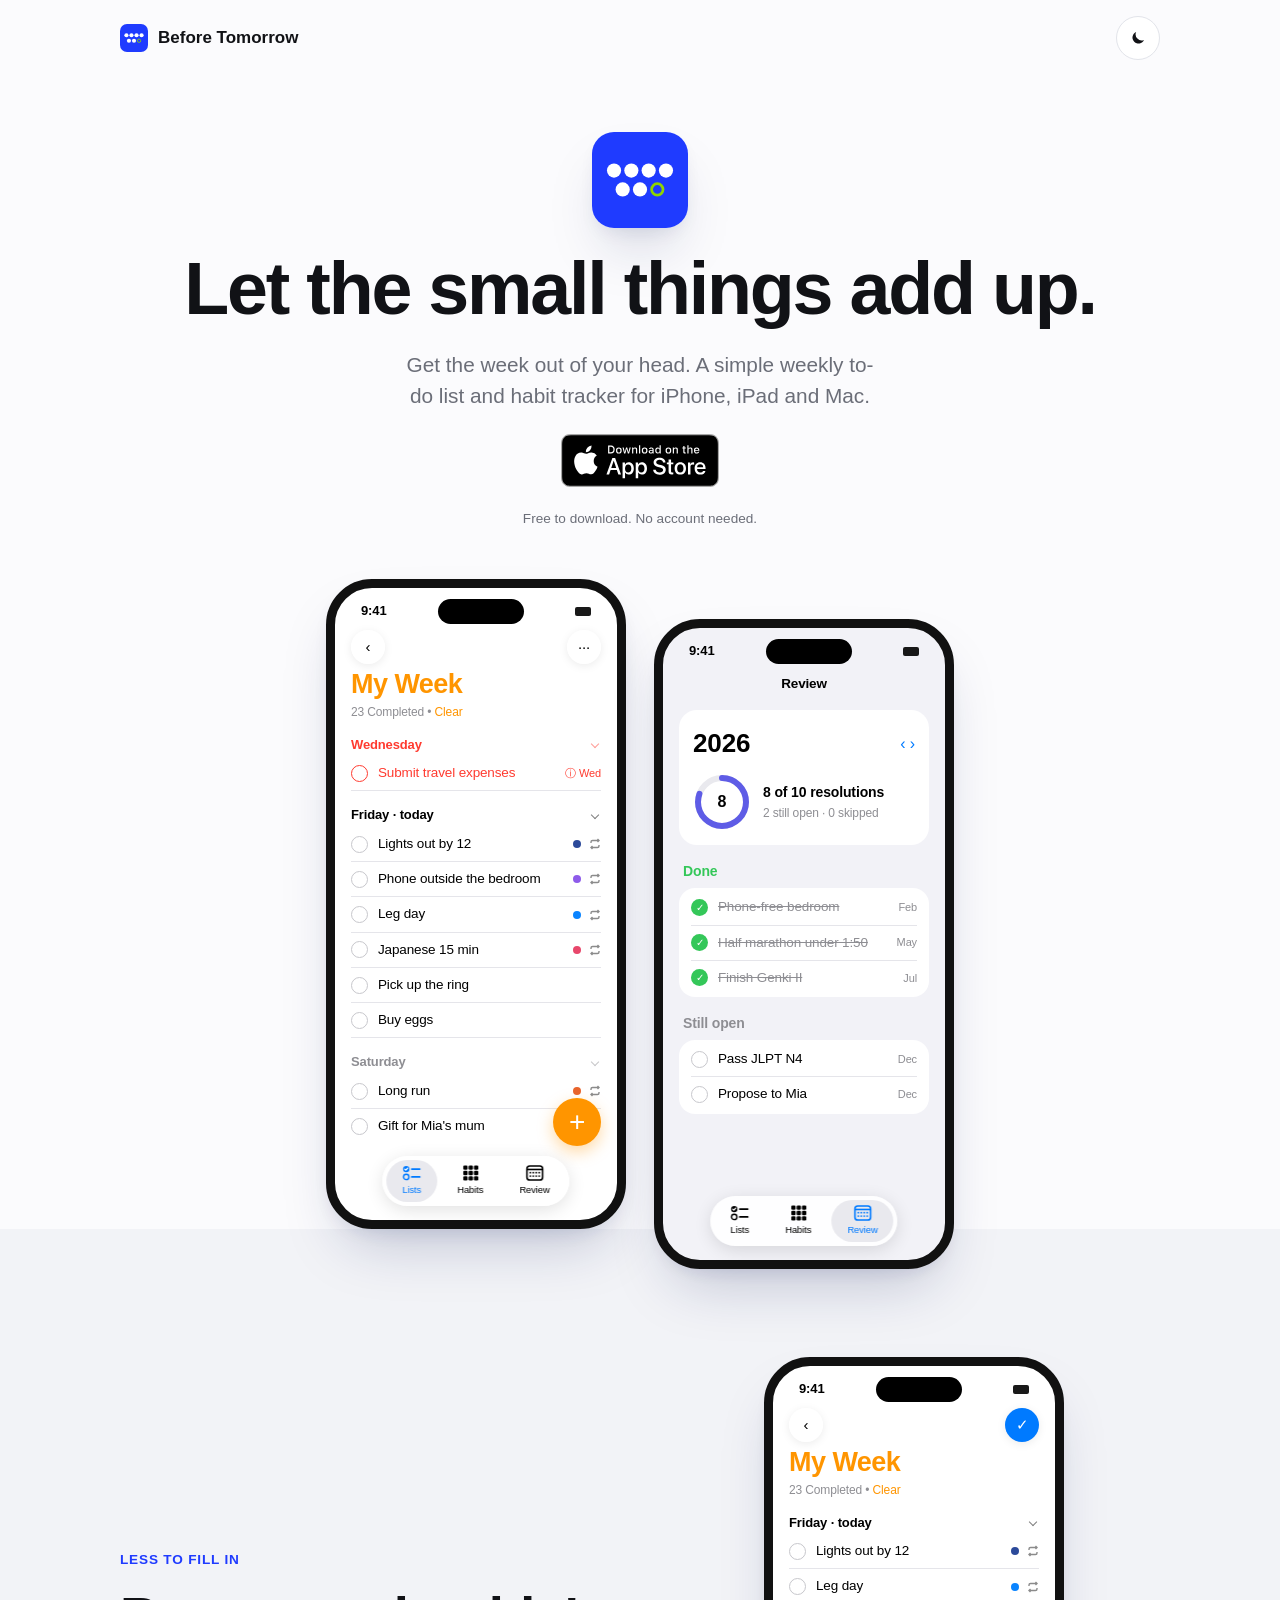
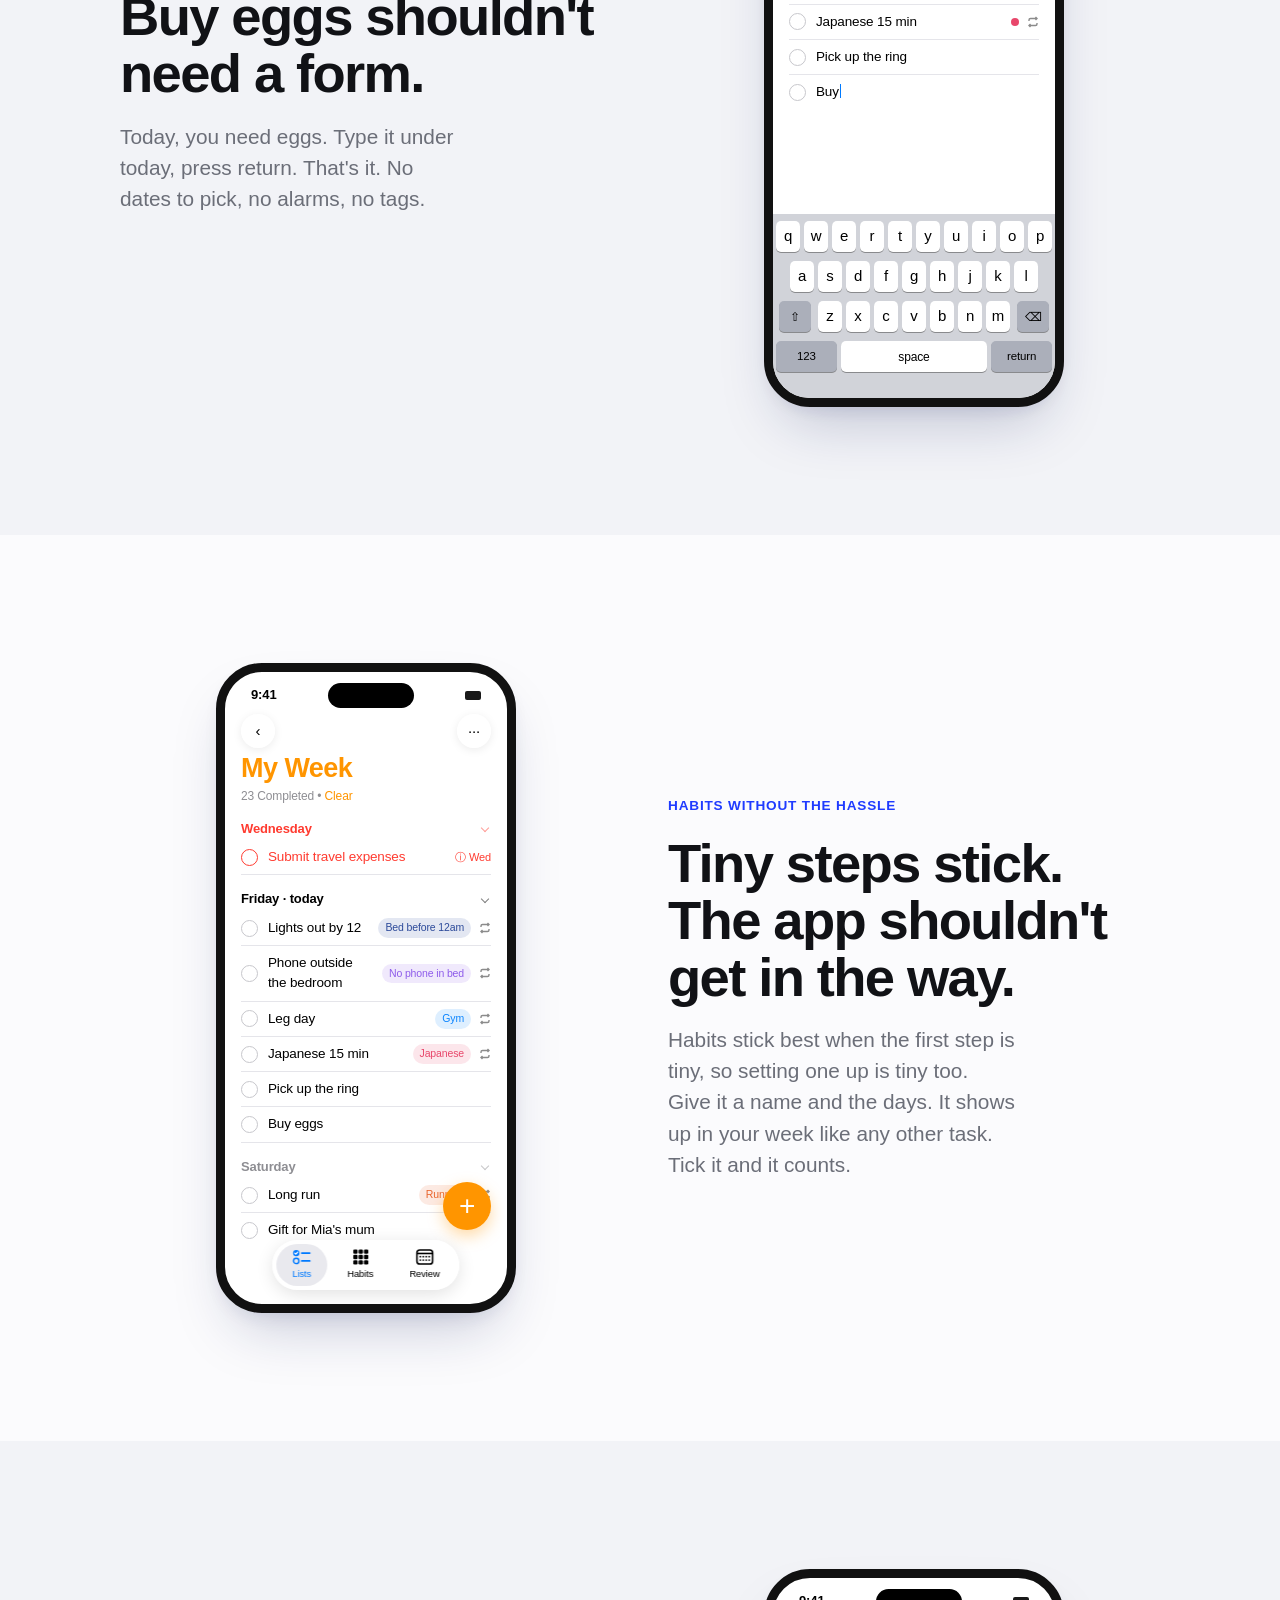
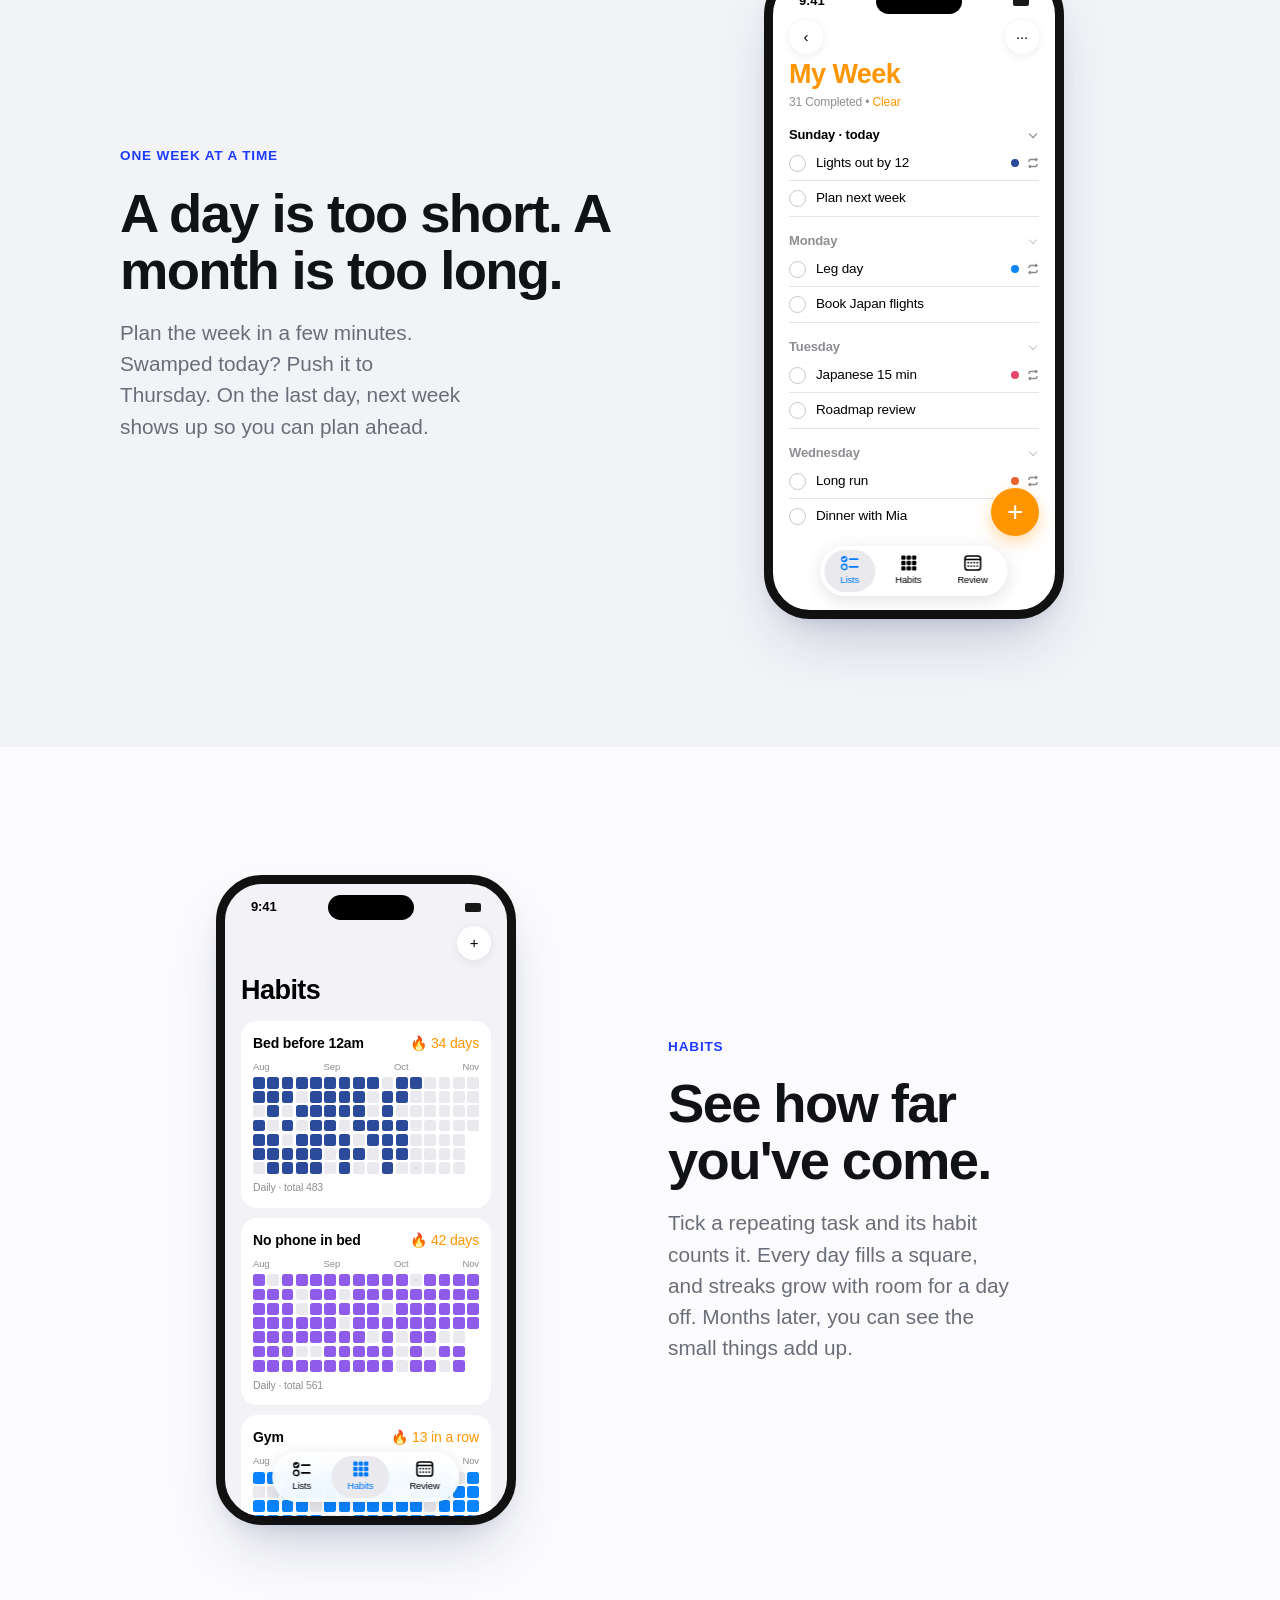
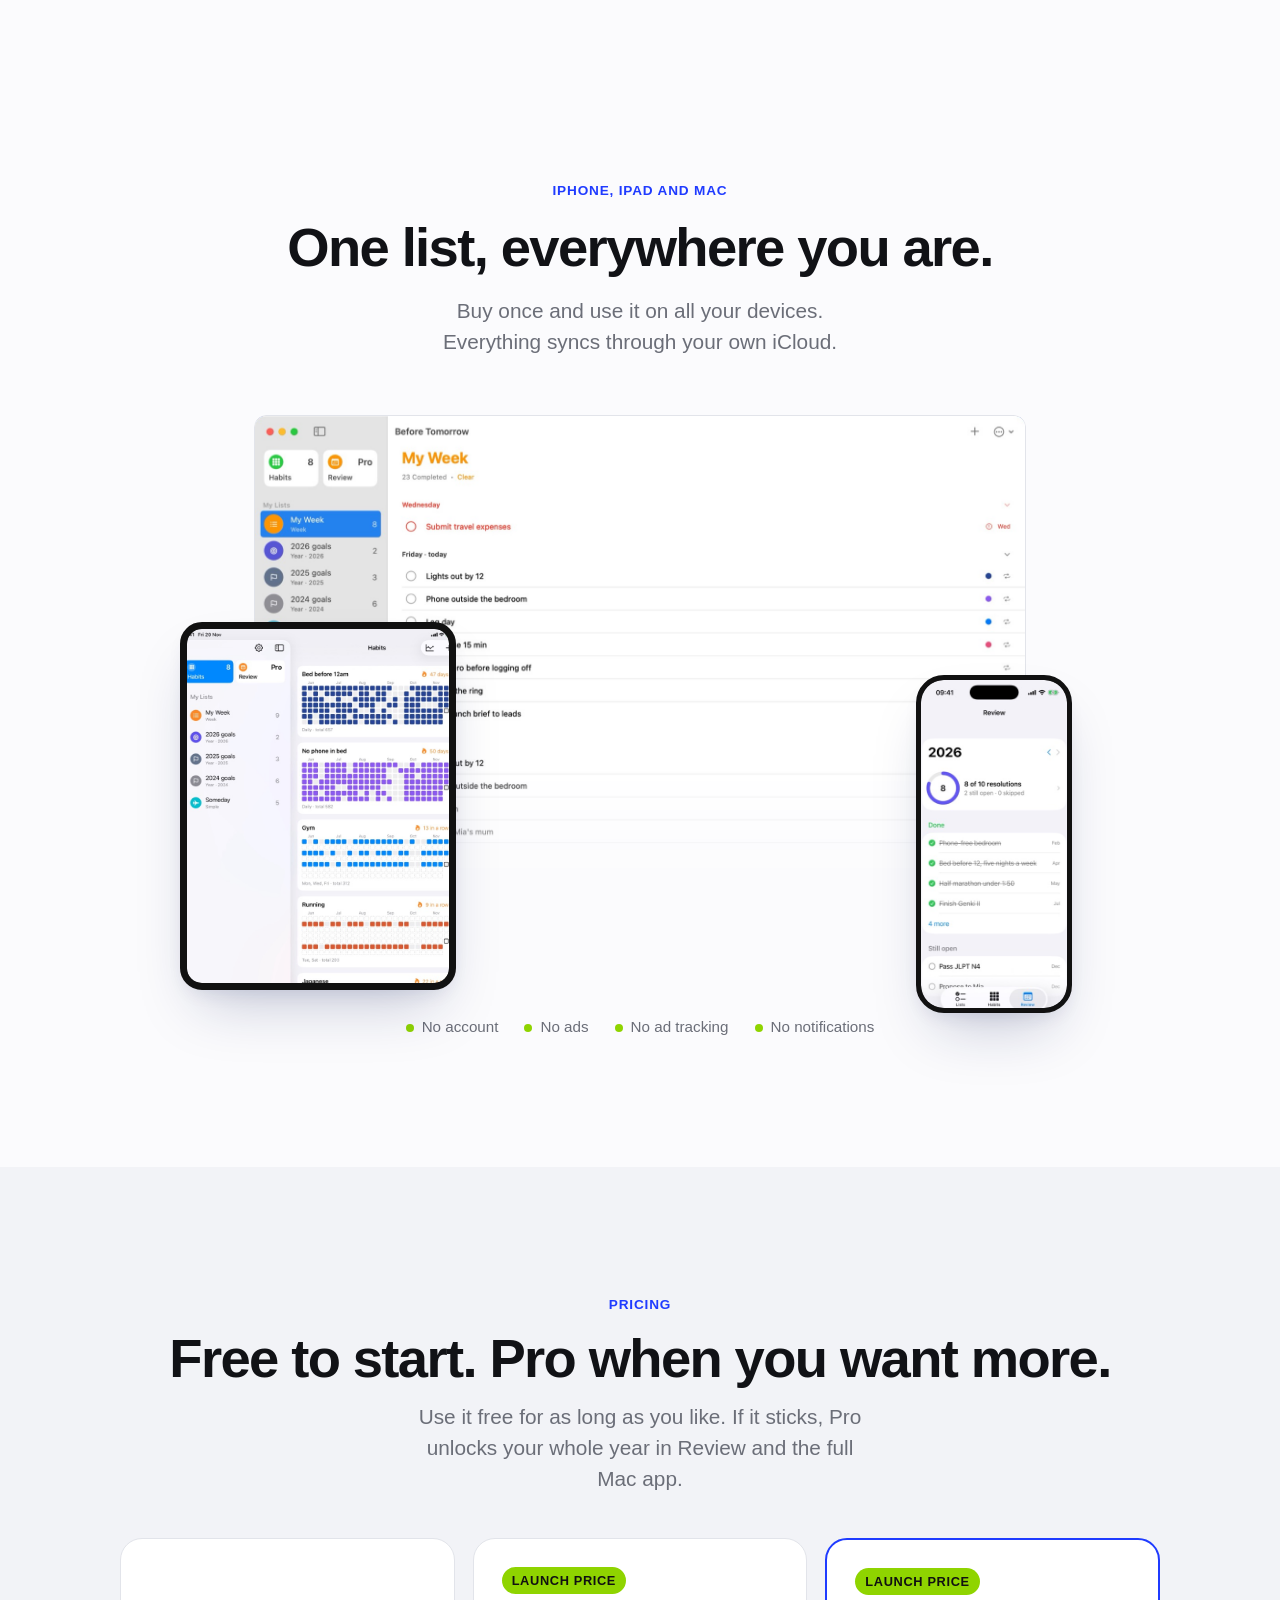
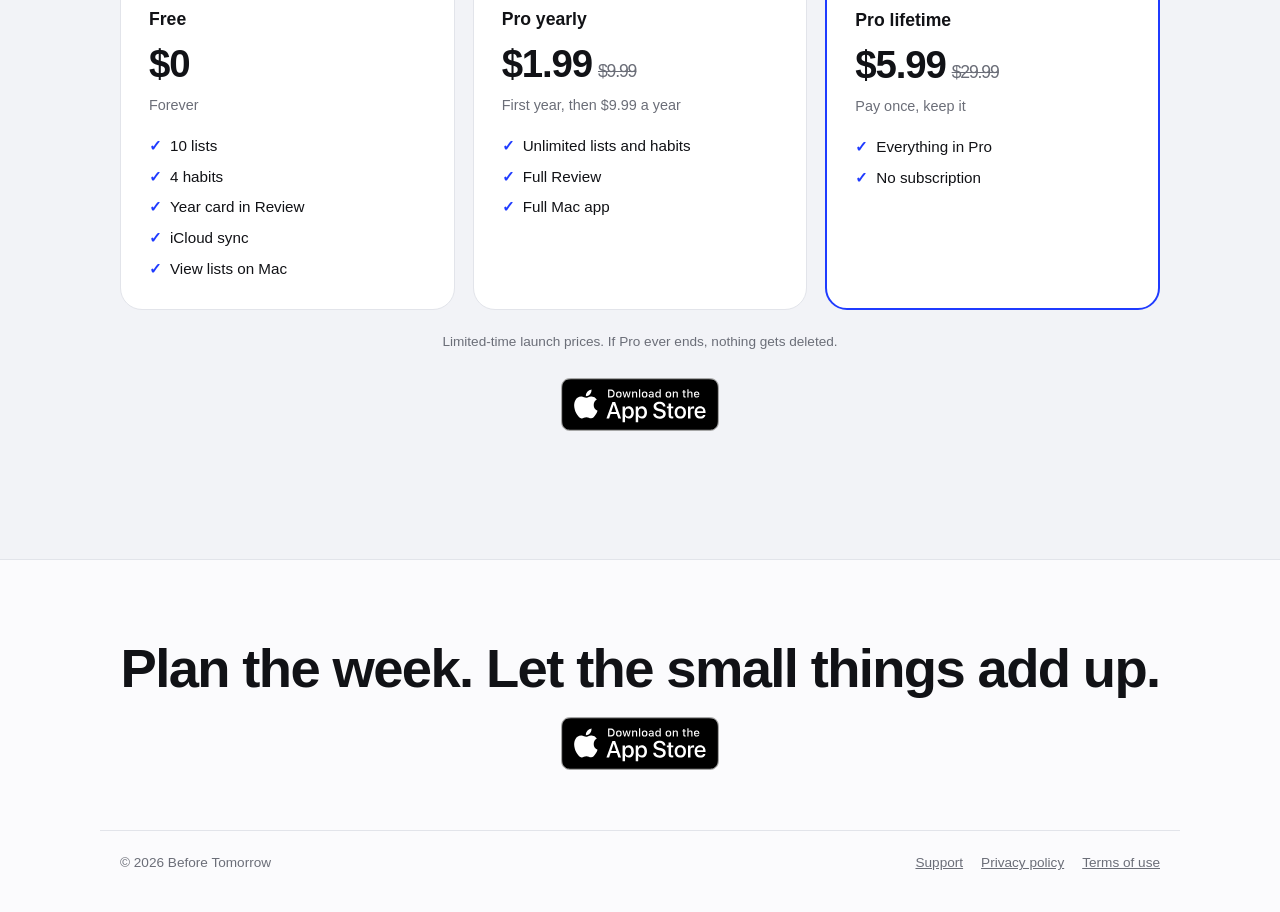
==== commit 891b9be4: "Say no ad tracking now that the app counts anonymous usage stats Co-Authored-By: Claude Opus 5.5 <no" ====
--- a/index.html
+++ b/index.html
@@ -285,7 +285,7 @@
     <figure class="dev ipadf"><img src="img/ipad-habits.jpg" width="721" height="900" loading="lazy" alt="Before Tomorrow on iPad: habit grids with streaks"></figure>
     <figure class="dev phonef"><img src="img/iphone-review.jpg" width="341" height="720" loading="lazy" alt="Before Tomorrow on iPhone: the year Review"></figure>
   </div>
-  <div class="tick-row"><span>No account</span><span>No ads</span><span>No tracking</span><span>No notifications</span></div>
+  <div class="tick-row"><span>No account</span><span>No ads</span><span>No ad tracking</span><span>No notifications</span></div>
 </div></section>
 
 <section class="pricing" id="pricing"><div class="wrap">
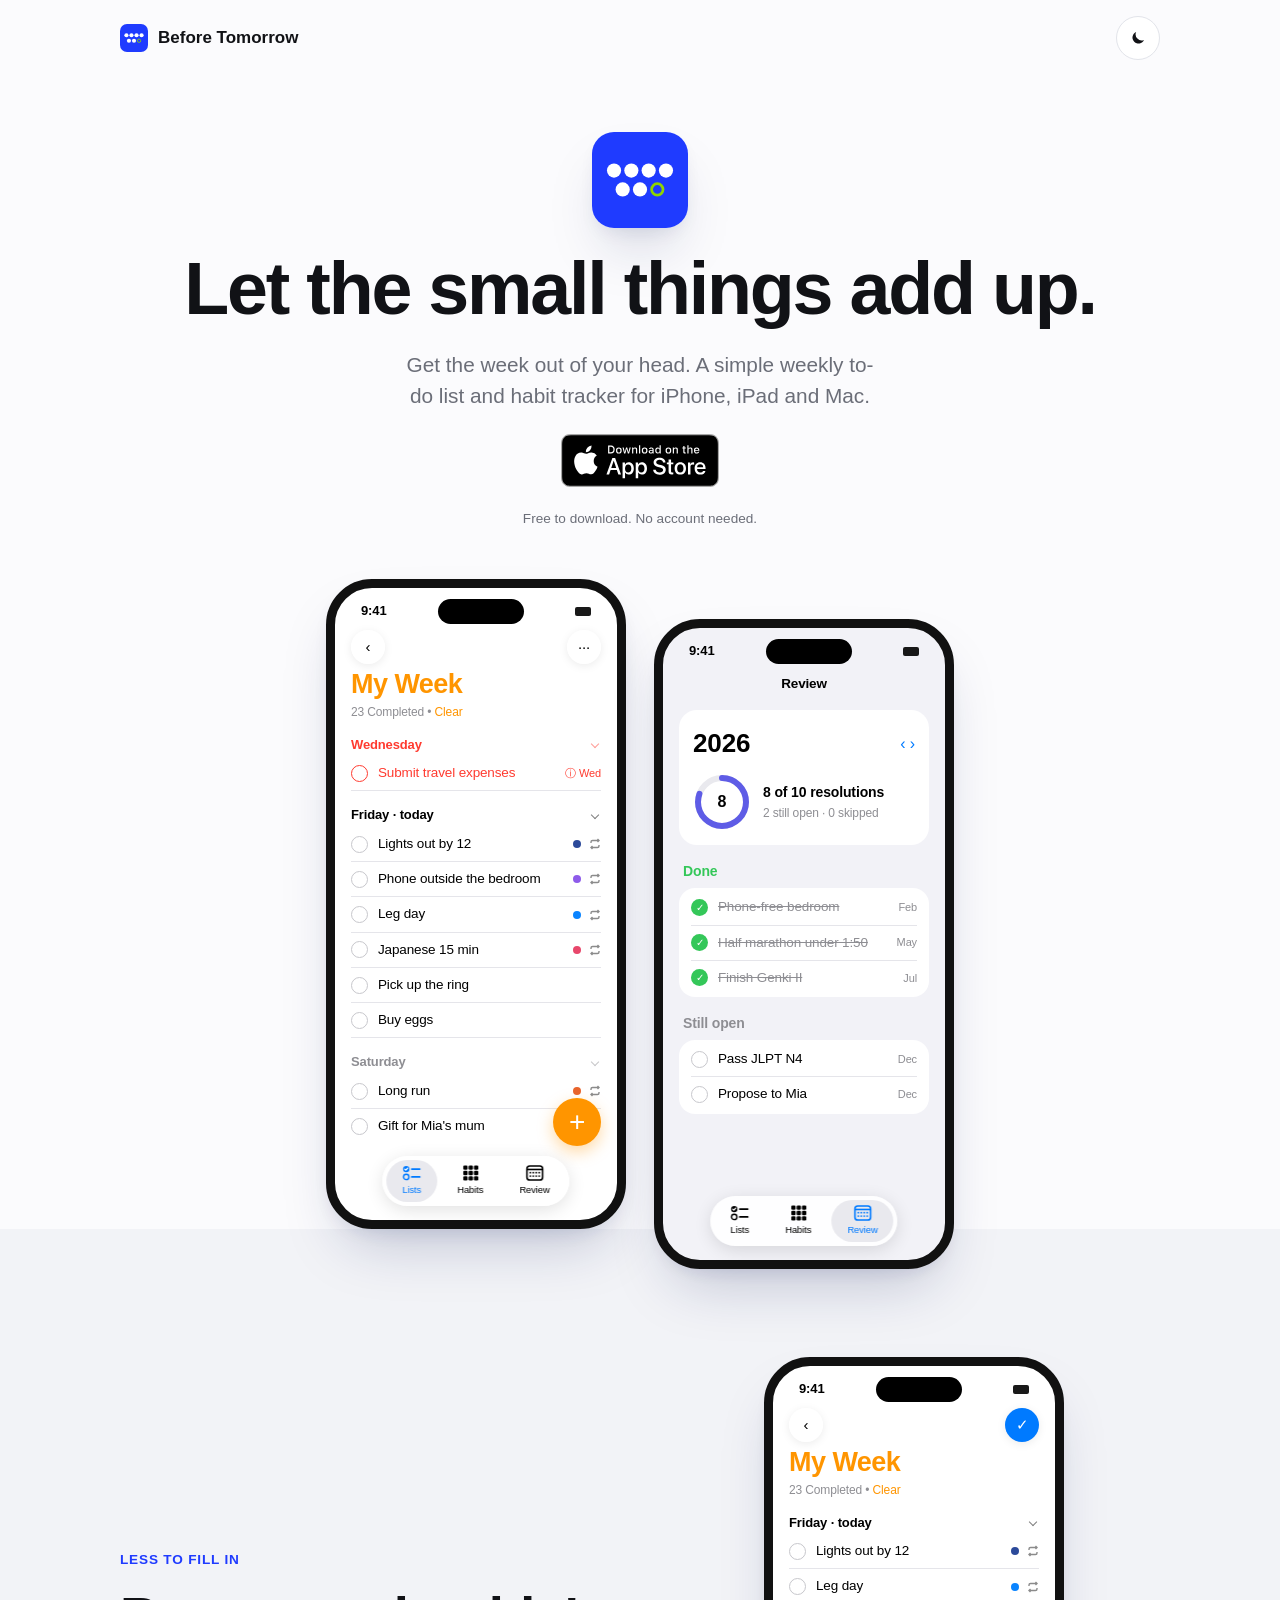
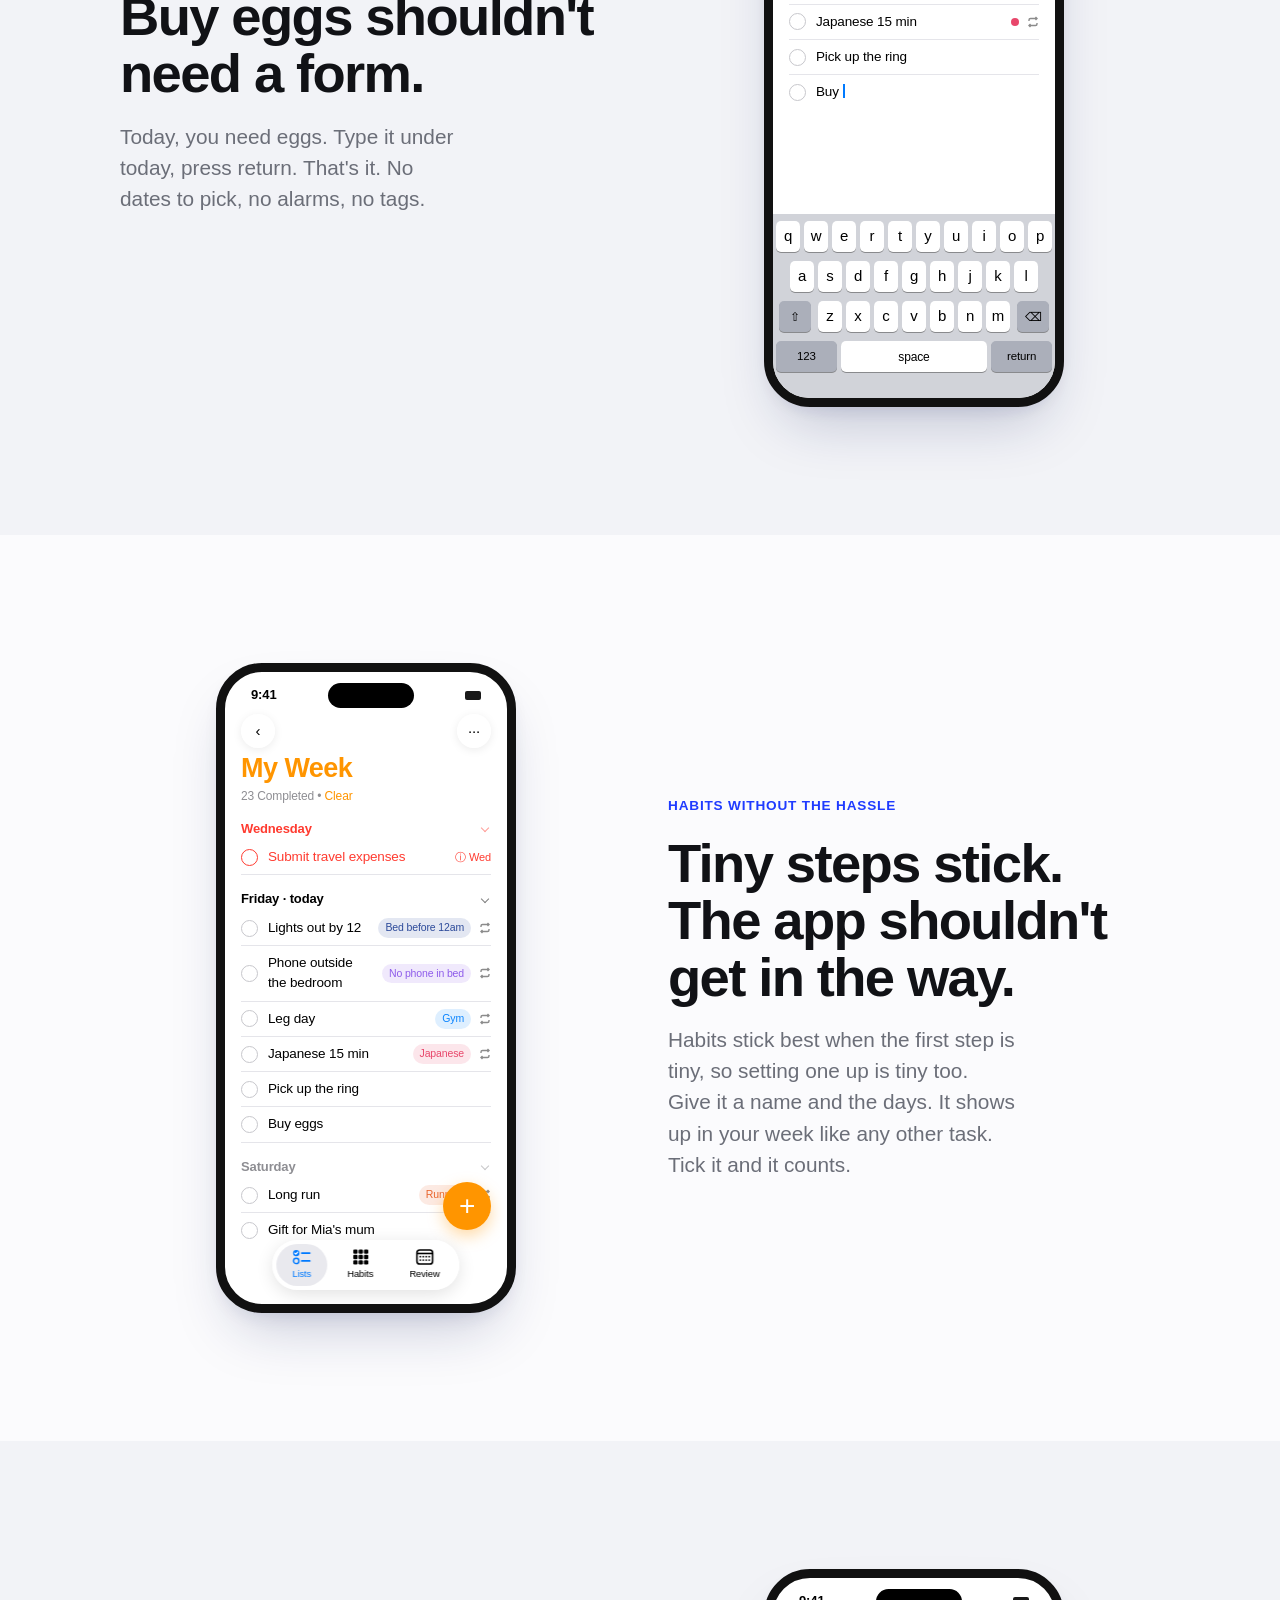
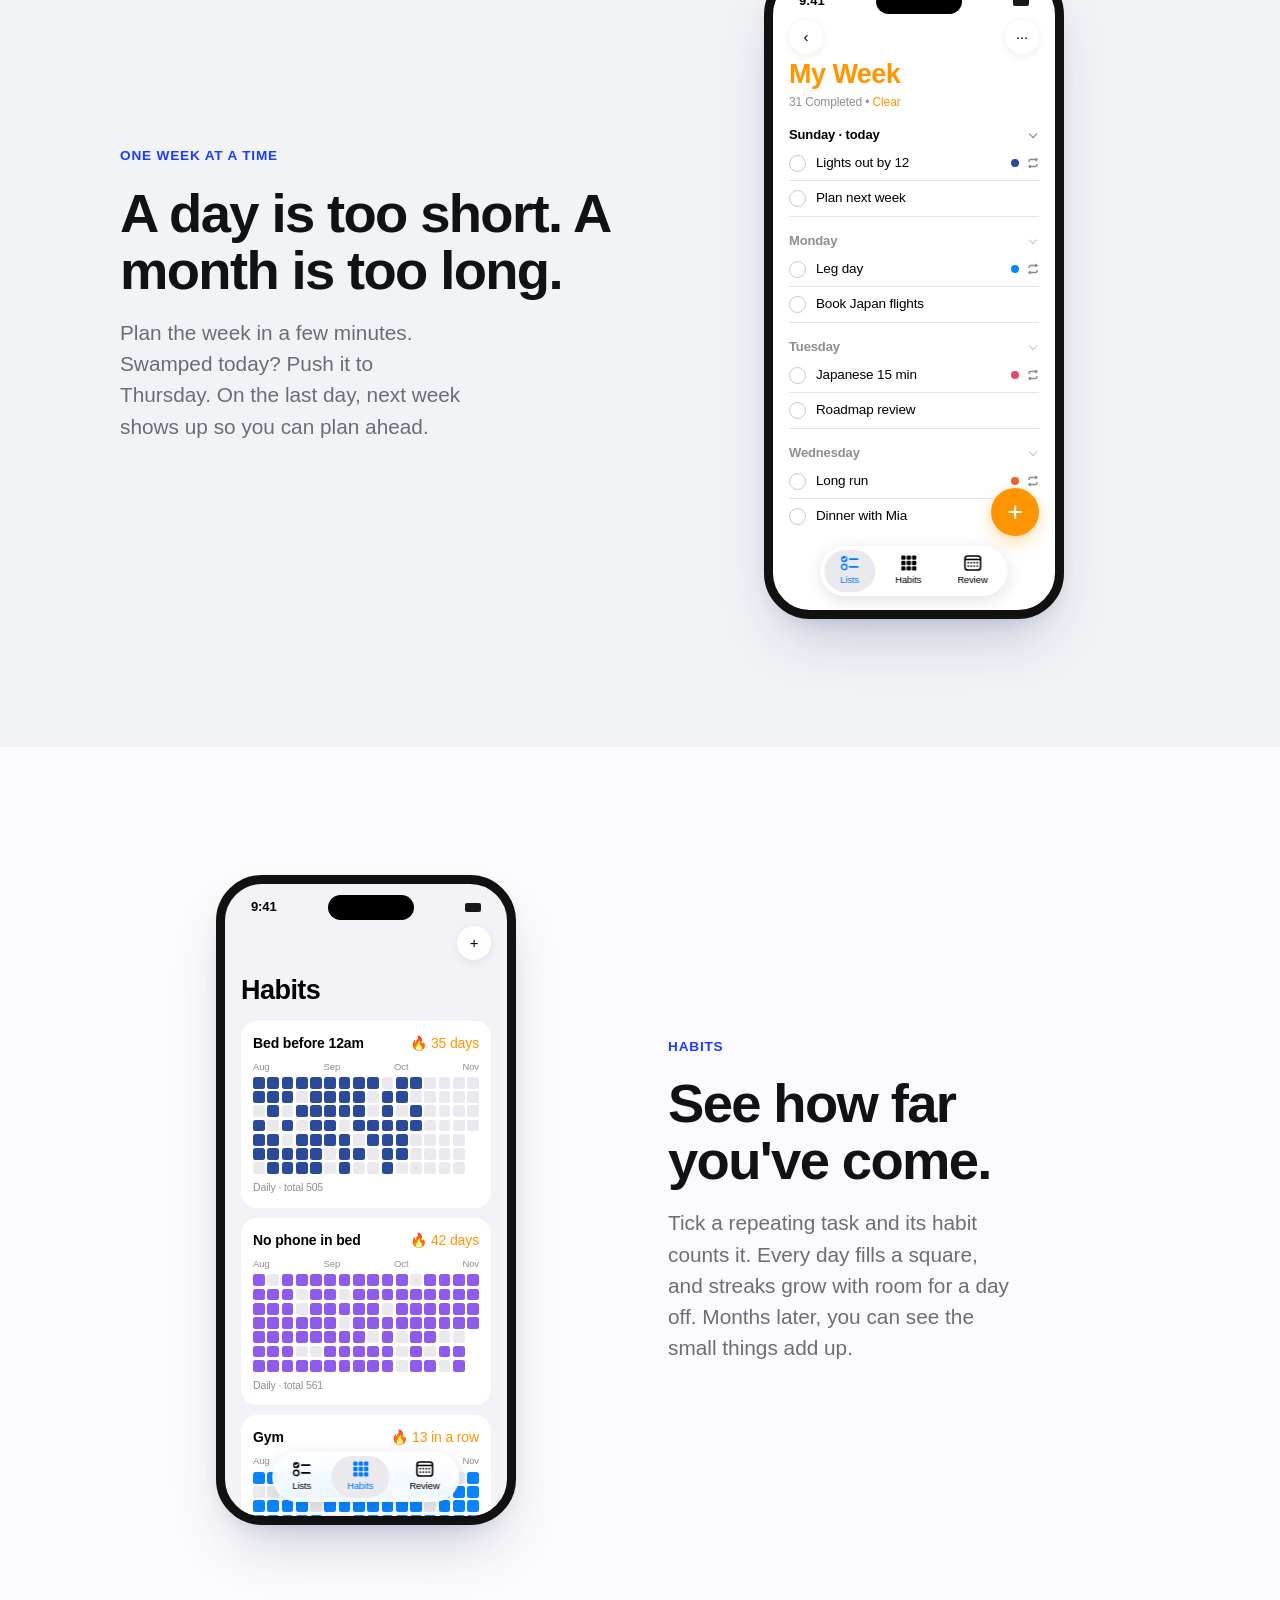
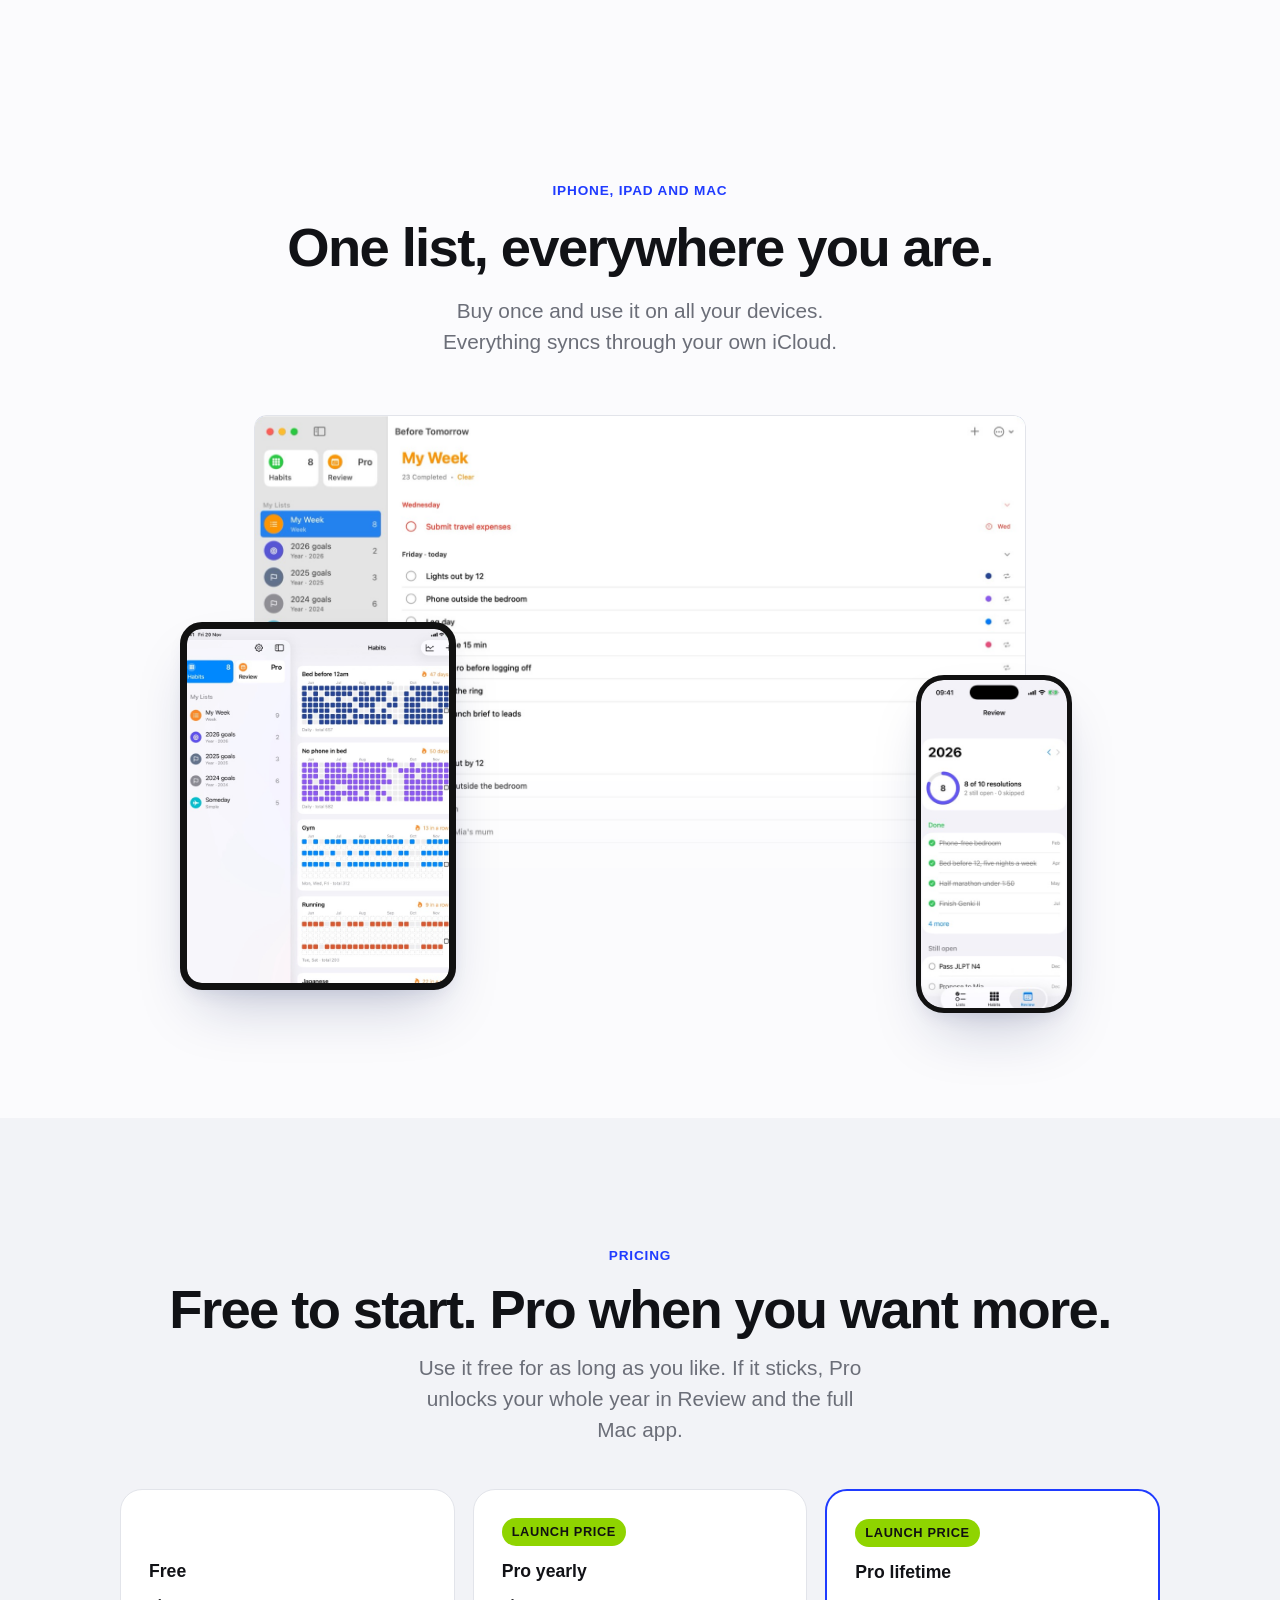
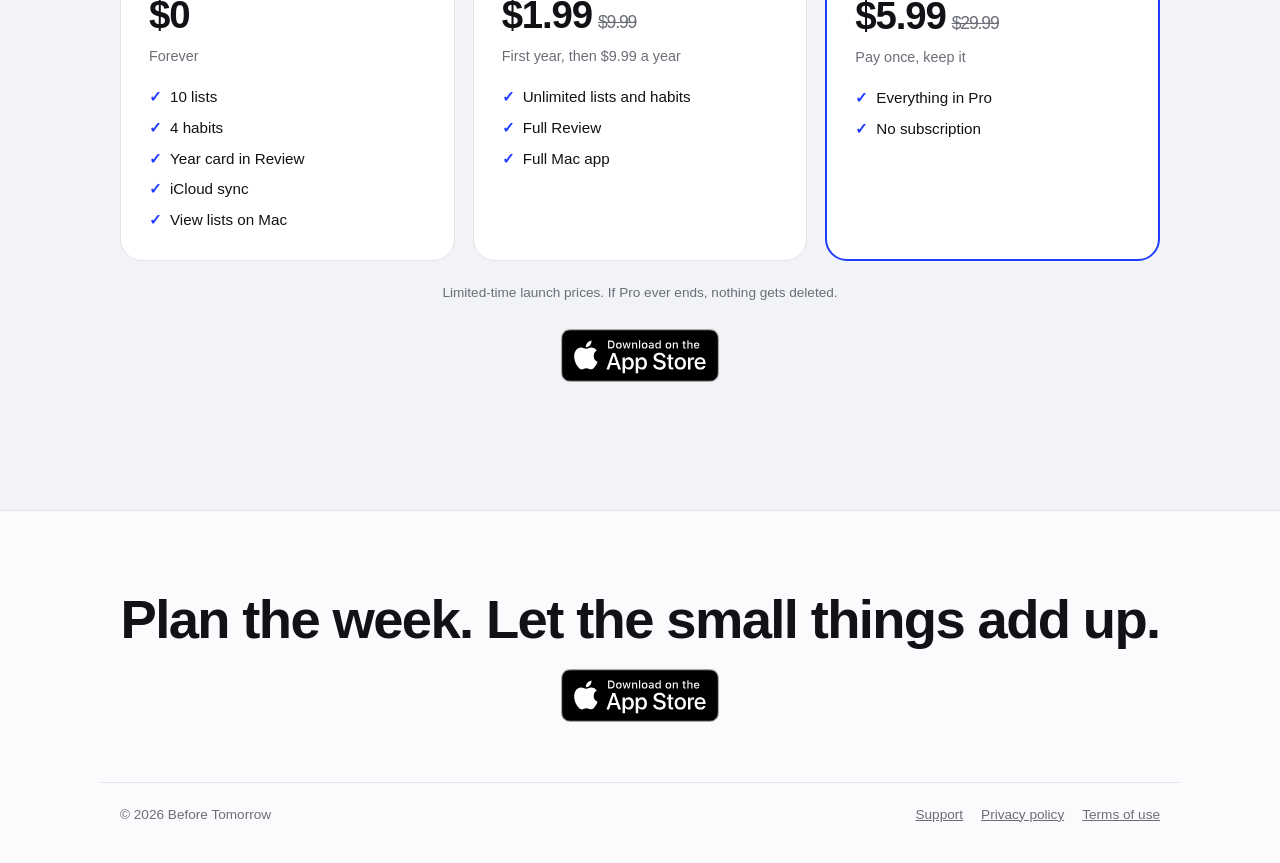
==== commit 59d112c3: "Remove the No account / No ads row from the devices section Co-Authored-By: Claude Opus 5.5 <noreply" ====
--- a/index.html
+++ b/index.html
@@ -185,8 +185,6 @@
 .phonef{right:3%;width:17%;aspect-ratio:9/19.5;border:5px solid var(--bezel);border-radius:28px;bottom:-4%}
 .phonef img{border-radius:22px}
 @media (max-width:600px){.devices{overflow:hidden}.stage{padding-bottom:34%}.macwin{width:100%}.ipadf{width:44%;left:-2%}.phonef{width:28%;right:0;bottom:-2%}.ipadf{border-width:4px;border-radius:12px}.ipadf img{border-radius:8px}.phonef{border-width:3px;border-radius:16px}.phonef img{border-radius:12px}}
-.tick-row{display:flex;flex-wrap:wrap;justify-content:center;gap:10px 26px;color:var(--muted);font-size:.95rem;margin-top:8px}
-.tick-row span::before{content:"";display:inline-block;width:8px;height:8px;border-radius:50%;background:var(--lime);margin-right:8px;vertical-align:middle}
 
 /* Pricing */
 .pricing{background:var(--band);padding-block:clamp(72px,10vw,130px)}
@@ -285,7 +283,6 @@
     <figure class="dev ipadf"><img src="img/ipad-habits.jpg" width="721" height="900" loading="lazy" alt="Before Tomorrow on iPad: habit grids with streaks"></figure>
     <figure class="dev phonef"><img src="img/iphone-review.jpg" width="341" height="720" loading="lazy" alt="Before Tomorrow on iPhone: the year Review"></figure>
   </div>
-  <div class="tick-row"><span>No account</span><span>No ads</span><span>No ad tracking</span><span>No notifications</span></div>
 </div></section>
 
 <section class="pricing" id="pricing"><div class="wrap">
